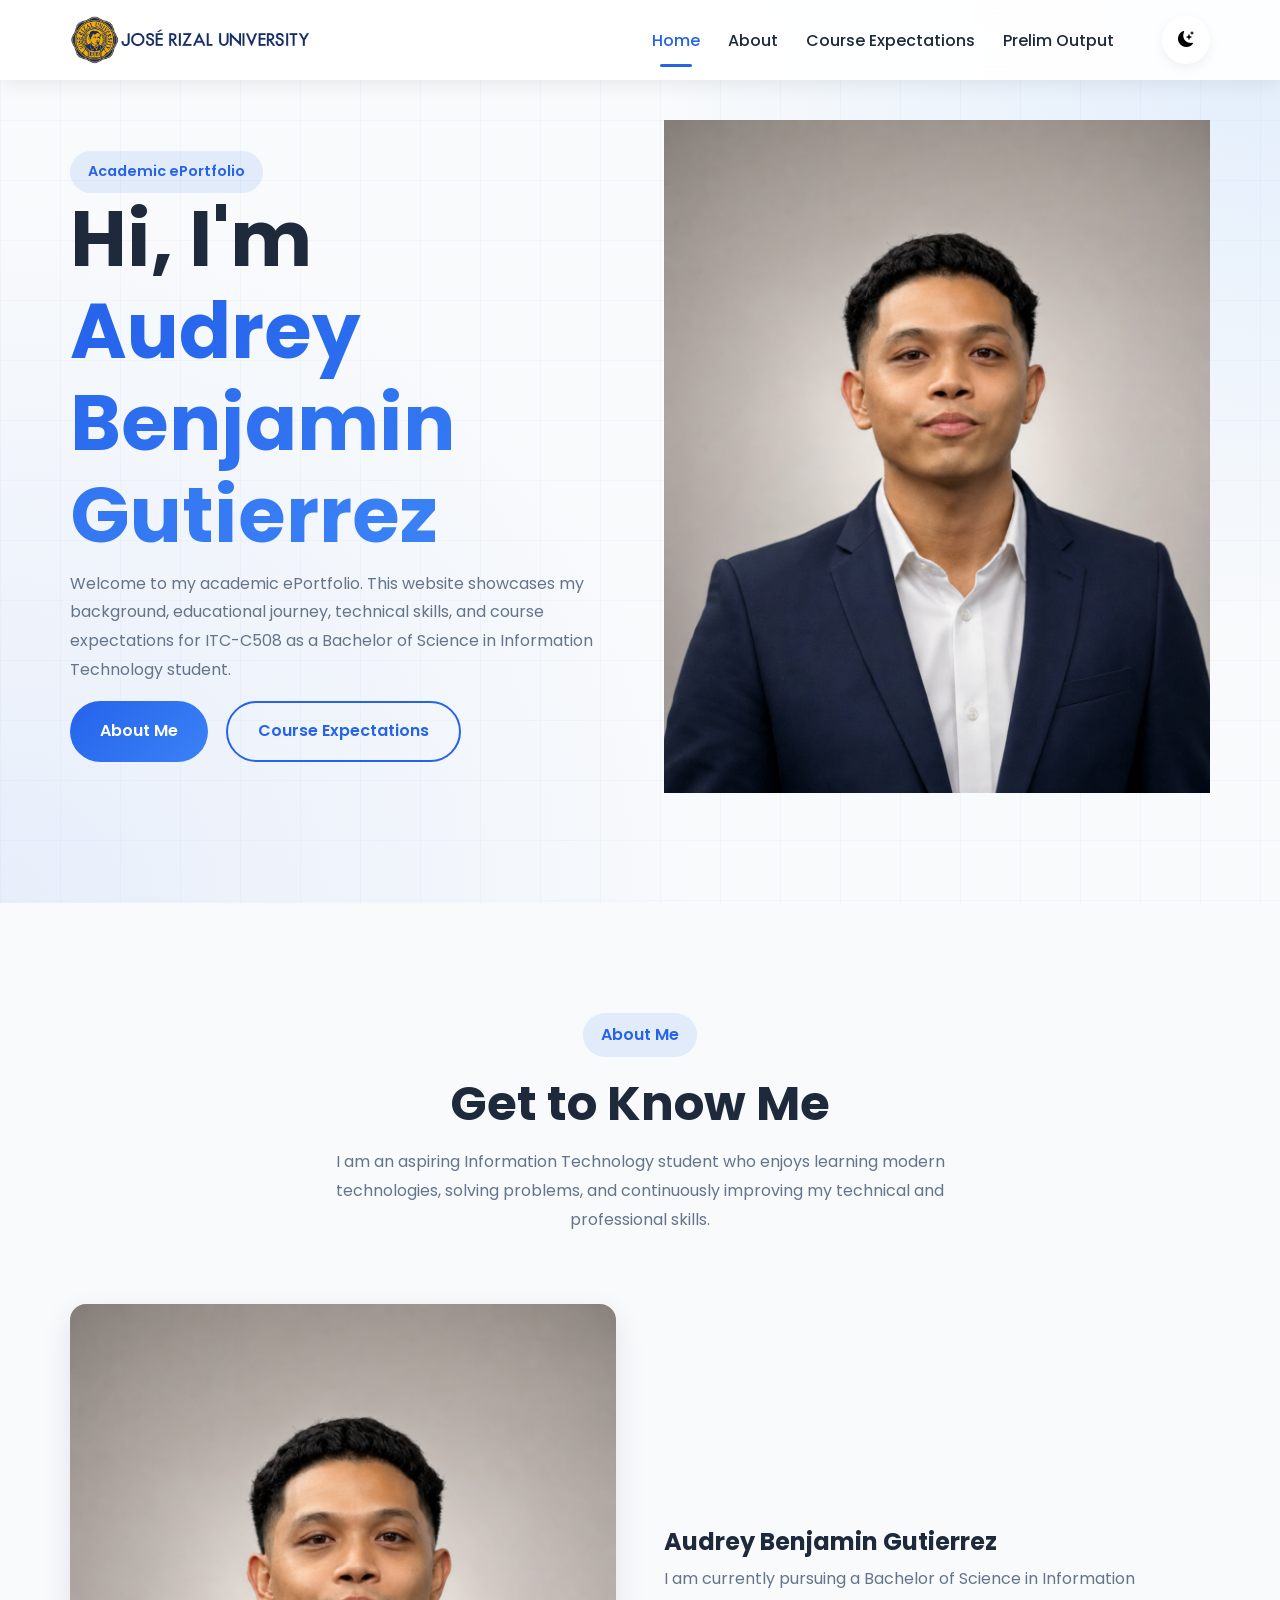
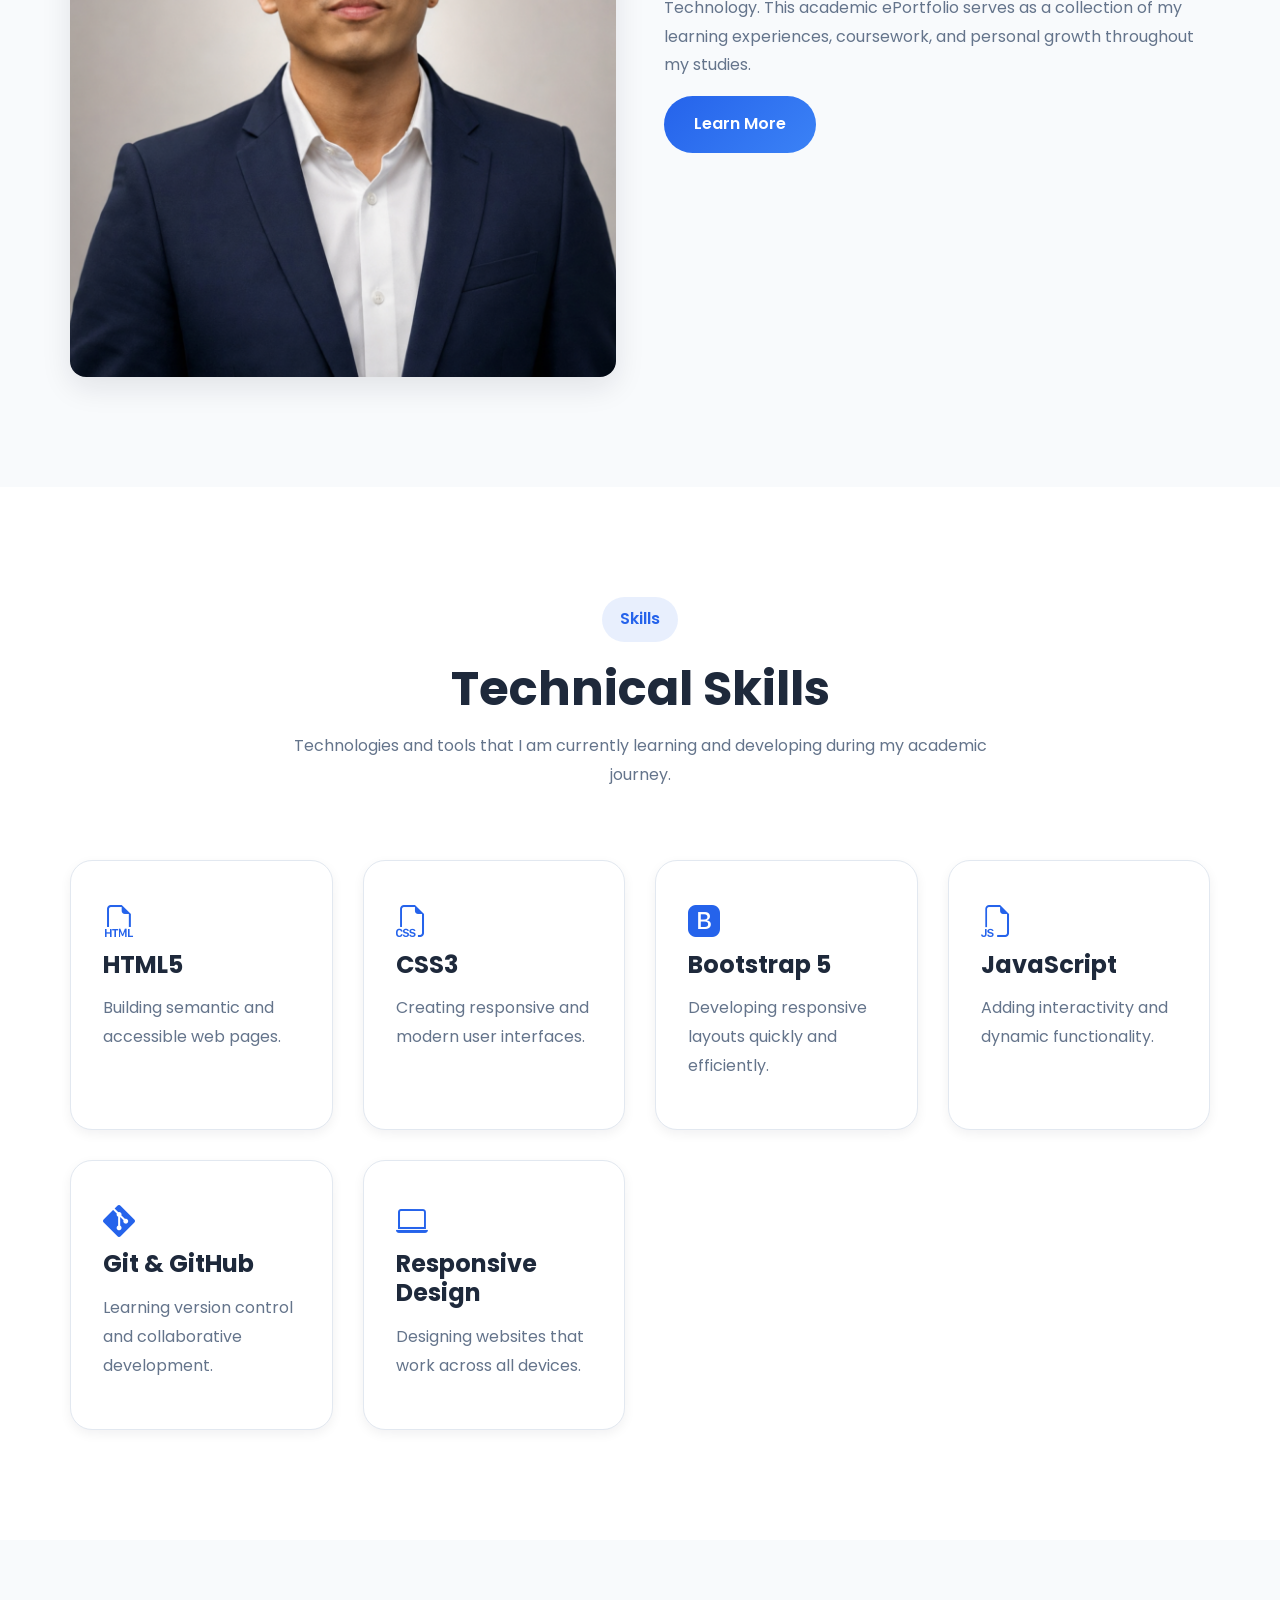
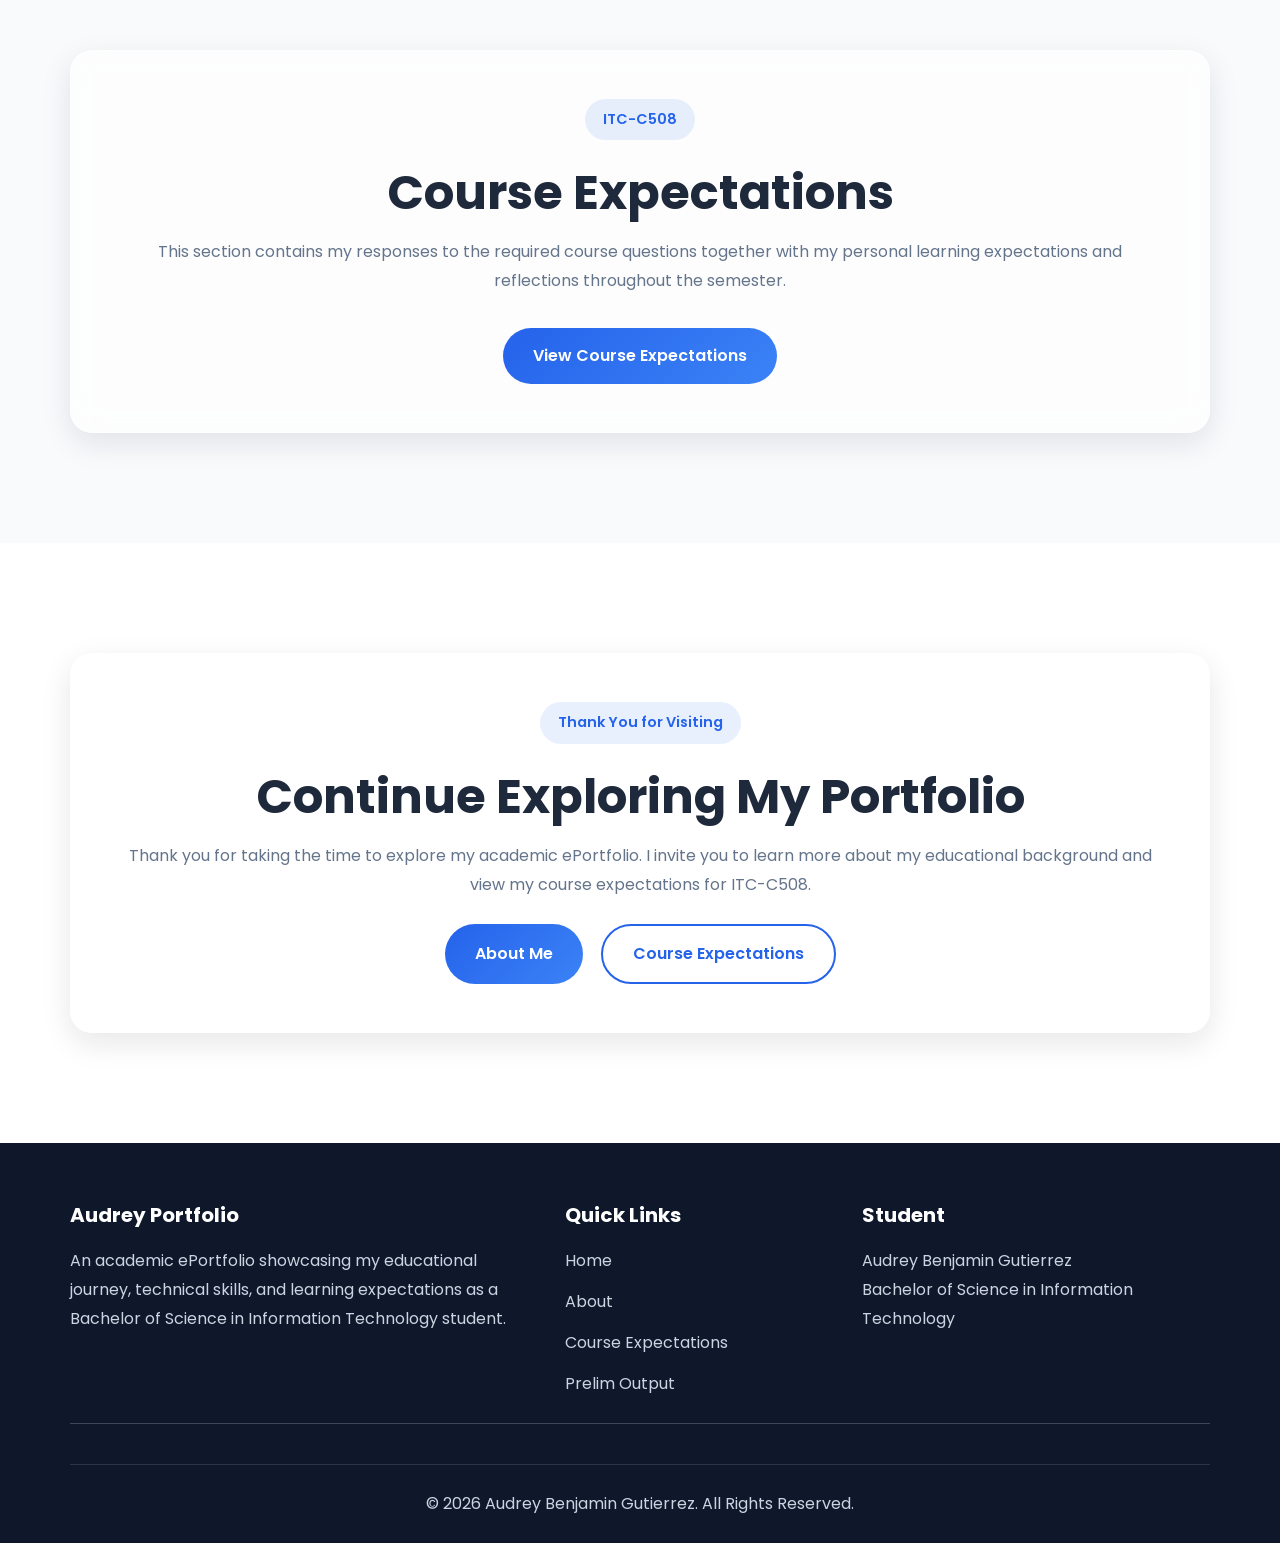
==== index.html @ da10d1b3 "Add Prelim Output page with seven captioned artifacts Publishes the ITC-C508 Prelim work on a dedica" ====
<!DOCTYPE html>
<html lang="en">

<head>

    <meta charset="UTF-8">
    <meta name="viewport" content="width=device-width, initial-scale=1.0">

    <title>Home | Audrey Benjamin Gutierrez</title>

    <meta name="description" content="Academic ePortfolio of Audrey Benjamin Gutierrez">

    <!-- Google Fonts -->
    <link href="https://fonts.googleapis.com/css2?family=Poppins:wght@300;400;500;600;700;800&display=swap"
        rel="stylesheet">

    <!-- Bootstrap -->
    <link href="https://cdn.jsdelivr.net/npm/bootstrap@5.3.3/dist/css/bootstrap.min.css" rel="stylesheet">

    <!-- Bootstrap Icons -->
    <link href="https://cdn.jsdelivr.net/npm/bootstrap-icons@1.11.3/font/bootstrap-icons.css" rel="stylesheet">

    <!-- Custom CSS -->
    <link rel="stylesheet" href="css/style.css">

    <link rel="stylesheet" href="css/responsive.css">

</head>

<body>

    <!-- ==========================================
         NAVIGATION
    =========================================== -->

    <nav class="navbar navbar-expand-lg fixed-top">

        <div class="container-custom">

            <a class="navbar-brand" href="index.html">

                <img src="images/jru.jpg" alt="Jose Rizal University Logo" class="navbar-logo">

            </a>

            <button class="navbar-toggler" type="button" data-bs-toggle="collapse" data-bs-target="#navbar">

                <span class="navbar-toggler-icon"></span>

            </button>

            <div class="collapse navbar-collapse" id="navbar">

                <ul class="navbar-nav ms-auto align-items-lg-center">

                    <li class="nav-item">

                        <a class="nav-link active" href="index.html">

                            Home

                        </a>

                    </li>

                    <li class="nav-item">

                        <a class="nav-link" href="about.html">

                            About

                        </a>

                    </li>

                    <li class="nav-item">

                        <a class="nav-link" href="expectations.html">

                            Course Expectations

                        </a>

                    </li>

                    <li class="nav-item">

                        <a class="nav-link" href="prelim.html">

                            Prelim Output

                        </a>

                    </li>

                    <li class="nav-item ms-lg-3">

                        <button id="darkModeToggle" class="btn-icon" aria-label="Toggle Dark Mode">

                            <i class="bi bi-moon-stars-fill"></i>

                        </button>

                    </li>

                </ul>

            </div>

        </div>

    </nav>

    <!-- ==========================================
         HERO
    =========================================== -->

    <section class="hero">

        <div class="container-custom">

            <div class="row align-items-center g-5">

                <div class="col-lg-6 fade-up">

                    <span class="badge-soft">

                        Academic ePortfolio

                    </span>

                    <h1>

                        Hi, I'm
                        <span class="gradient-text">
                            Audrey Benjamin Gutierrez
                        </span>

                    </h1>

                    <p class="hero-text">

                        Welcome to my academic ePortfolio. This website
                        showcases my background, educational journey,
                        technical skills, and course expectations for
                        ITC-C508 as a Bachelor of Science in Information
                        Technology student.

                    </p>

                    <div class="hero-buttons">

                        <a href="about.html" class="btn-primary-custom">

                            About Me

                        </a>

                        <a href="expectations.html" class="btn-outline-custom">

                            Course Expectations

                        </a>

                    </div>

                </div>

                <div class="col-lg-6 text-center fade-up">

                    <img src="images/profile.jpg" alt="Audrey Benjamin Gutierrez" class="hero-image img-fluid">

                </div>

            </div>

        </div>

    </section>

    <!-- ==========================================
         ABOUT PREVIEW
    =========================================== -->

    <section>

        <div class="container-custom">

            <div class="section-header fade-up">

                <span>About Me</span>

                <h2>Get to Know Me</h2>

                <p>

                    I am an aspiring Information Technology student who enjoys
                    learning modern technologies, solving problems, and
                    continuously improving my technical and professional skills.

                </p>

            </div>

            <div class="row align-items-center g-5">

                <div class="col-lg-6 fade-up">

                    <img src="images/profile.jpg" alt="Profile Picture" class="img-fluid rounded-4 shadow-soft">

                </div>

                <div class="col-lg-6 fade-up">

                    <h3>

                        Audrey Benjamin Gutierrez

                    </h3>

                    <p>

                        I am currently pursuing a Bachelor of Science in
                        Information Technology. This academic ePortfolio serves
                        as a collection of my learning experiences, coursework,
                        and personal growth throughout my studies.

                    </p>

                    <a href="about.html" class="btn-primary-custom">

                        Learn More

                    </a>

                </div>

            </div>

        </div>

    </section>

    <!-- ==========================================
         SKILLS
    =========================================== -->

    <section class="bg-white">

        <div class="container-custom">

            <div class="section-header fade-up">

                <span>Skills</span>

                <h2>Technical Skills</h2>

                <p>

                    Technologies and tools that I am currently learning and
                    developing during my academic journey.

                </p>

            </div>

            <div class="dashboard-grid">

                <div class="dashboard-card fade-up">

                    <i class="bi bi-filetype-html"></i>

                    <h3>HTML5</h3>

                    <p>Building semantic and accessible web pages.</p>

                </div>

                <div class="dashboard-card fade-up">

                    <i class="bi bi-filetype-css"></i>

                    <h3>CSS3</h3>

                    <p>Creating responsive and modern user interfaces.</p>

                </div>

                <div class="dashboard-card fade-up">

                    <i class="bi bi-bootstrap-fill"></i>

                    <h3>Bootstrap 5</h3>

                    <p>Developing responsive layouts quickly and efficiently.</p>

                </div>

                <div class="dashboard-card fade-up">

                    <i class="bi bi-filetype-js"></i>

                    <h3>JavaScript</h3>

                    <p>Adding interactivity and dynamic functionality.</p>

                </div>

                <div class="dashboard-card fade-up">

                    <i class="bi bi-git"></i>

                    <h3>Git & GitHub</h3>

                    <p>Learning version control and collaborative development.</p>

                </div>

                <div class="dashboard-card fade-up">

                    <i class="bi bi-laptop"></i>

                    <h3>Responsive Design</h3>

                    <p>Designing websites that work across all devices.</p>

                </div>

            </div>

        </div>

    </section>

    <!-- ==========================================
         COURSE EXPECTATIONS PREVIEW
    =========================================== -->

    <section>

        <div class="container-custom">

            <div class="glass p-5 text-center fade-up">

                <span class="badge-soft">

                    ITC-C508

                </span>

                <h2 class="mt-4">

                    Course Expectations

                </h2>

                <p class="mt-3">

                    This section contains my responses to the required course
                    questions together with my personal learning expectations
                    and reflections throughout the semester.

                </p>

                <a href="expectations.html" class="btn-primary-custom mt-3">

                    View Course Expectations

                </a>

            </div>

        </div>

    </section>

    <!-- ==========================================
         CALL TO ACTION
    =========================================== -->

    <section class="bg-white">

        <div class="container-custom">

            <div class="glass text-center p-5 fade-up">

                <span class="badge-soft">

                    Thank You for Visiting

                </span>

                <h2 class="mt-4">

                    Continue Exploring My Portfolio

                </h2>

                <p class="mt-3">

                    Thank you for taking the time to explore my academic
                    ePortfolio. I invite you to learn more about my educational
                    background and view my course expectations for ITC-C508.

                </p>

                <div class="hero-buttons justify-content-center mt-4">

                    <a href="about.html" class="btn-primary-custom">

                        About Me

                    </a>

                    <a href="expectations.html" class="btn-outline-custom">

                        Course Expectations

                    </a>

                </div>

            </div>

        </div>

    </section>

    <!-- ==========================================
         FOOTER
    =========================================== -->

    <footer class="footer">

        <div class="container-custom">

            <div class="row g-5">

                <div class="col-lg-5">

                    <h5>

                        Audrey Portfolio

                    </h5>

                    <p>

                        An academic ePortfolio showcasing my educational
                        journey, technical skills, and learning expectations
                        as a Bachelor of Science in Information Technology
                        student.

                    </p>

                </div>

                <div class="col-lg-3">

                    <h5>

                        Quick Links

                    </h5>

                    <div class="footer-links">

                        <a href="index.html">

                            Home

                        </a>

                        <a href="about.html">

                            About

                        </a>

                        <a href="expectations.html">

                            Course Expectations

                        </a>

                        <a href="prelim.html">

                            Prelim Output

                        </a>

                    </div>

                </div>

                <div class="col-lg-4">

                    <h5>

                        Student

                    </h5>

                    <p>

                        Audrey Benjamin Gutierrez<br>

                        Bachelor of Science in Information Technology

                    </p>

                </div>

            </div>

            <hr class="my-4">

            <div class="footer-bottom text-center">

                <p class="mb-0">

                    &copy;
                    <span id="year"></span>

                    Audrey Benjamin Gutierrez.
                    All Rights Reserved.

                </p>

            </div>

        </div>

    </footer>

    <!-- ==========================================
         BACK TO TOP
    =========================================== -->

    <button id="backToTop" aria-label="Back To Top">

        <i class="bi bi-arrow-up"></i>

    </button>

    <!-- ==========================================
         JAVASCRIPT
    =========================================== -->

    <script src="https://cdn.jsdelivr.net/npm/bootstrap@5.3.3/dist/js/bootstrap.bundle.min.js"></script>

    <script src="js/script.js"></script>

</body>

</html>
---- css/style.css ----
/* ==========================================================
   Academic ePortfolio
   Author: Audrey Benjamin Gutierrez
   Design: Modern • Apple Inspired
========================================================== */

@import url('https://fonts.googleapis.com/css2?family=Poppins:wght@300;400;500;600;700;800&display=swap');

/* ==========================================================
   VARIABLES
========================================================== */

:root {

    --primary: #2563EB;
    --secondary: #3B82F6;
    --accent: #60A5FA;

    --background: #F8FAFC;
    --surface: #FFFFFF;

    --text: #1E293B;
    --text-light: #64748B;

    --border: #E2E8F0;

    --shadow-sm: 0 4px 12px rgba(15, 23, 42, .06);
    --shadow-md: 0 10px 30px rgba(15, 23, 42, .10);
    --shadow-lg: 0 20px 60px rgba(15, 23, 42, .14);

    --radius: 22px;

    --transition: .35s ease;

    --navbar-height: 80px;

}

/* ==========================================================
   DARK MODE
========================================================== */

body.dark-mode {

    --background: #0F172A;

    --surface: #1E293B;

    --text: #F8FAFC;

    --text-light: #CBD5E1;

    --border: #334155;

}

/* ==========================================================
   RESET
========================================================== */

*,
*::before,
*::after {

    margin: 0;
    padding: 0;

    box-sizing: border-box;

}

html {

    scroll-behavior: smooth;

}

body {

    font-family: 'Poppins', sans-serif;

    background: var(--background);

    color: var(--text);

    line-height: 1.8;

    overflow-x: hidden;

    transition: var(--transition);

}

img {

    display: block;

    max-width: 100%;

}

a {

    text-decoration: none;

    color: inherit;

}

ul {

    list-style: none;

}

button {

    border: none;

    outline: none;

    cursor: pointer;

    background: none;

}

/* ==========================================================
   TYPOGRAPHY
========================================================== */

h1,
h2,
h3,
h4,
h5,
h6 {

    color: var(--text);

    font-weight: 700;

    line-height: 1.2;

}

h1 {

    font-size: clamp(3rem, 6vw, 5rem);

}

h2 {

    font-size: clamp(2rem, 4vw, 3rem);

}

h3 {

    font-size: 1.5rem;

}

p {

    color: var(--text-light);

    margin-bottom: 1rem;

}

/* ==========================================================
   LAYOUT
========================================================== */

section {

    padding: 110px 0;

}

.container-custom {

    width: min(1200px, 92%);

    margin: auto;

}

.bg-white {

    background: var(--surface);

}

/* ==========================================================
   NAVBAR
========================================================== */

.navbar {

    position: fixed;

    top: 0;
    left: 0;

    width: 100%;

    min-height: 80px;

    background: rgba(255, 255, 255, .92);

    backdrop-filter: blur(20px);

    box-shadow: 0 4px 20px rgba(0, 0, 0, .08);

    z-index: 1000;

}

body.dark-mode .navbar {

    background: rgba(15, 23, 42, .92);

}

.navbar .container-custom {

    display: flex;

    align-items: center;

}

.navbar-brand {

    display: flex;

    align-items: center;

    margin-right: auto;

}

.navbar-logo {

    height: 48px;

    width: auto;

}

.navbar-nav {

    align-items: center;

    gap: 12px;

}

.navbar-nav .nav-link {

    position: relative;

    padding: .5rem 1rem;

    line-height: normal;

    font-weight: 500;

    color: var(--text) !important;

}

.navbar-nav .nav-link.active,

.navbar-nav .nav-link:hover {

    color: var(--primary) !important;

}

.navbar-nav .nav-link::after {

    content: "";

    position: absolute;

    left: 1rem;

    right: 1rem;

    bottom: -6px;

    height: 3px;

    border-radius: 999px;

    background: var(--primary);

    transform: scaleX(0);

    transition: .3s;

}

.navbar-nav .nav-link:hover::after,

.navbar-nav .nav-link.active::after {

    transform: scaleX(1);

}

.btn-icon {

    width: 48px;

    height: 48px;

    margin-left: 12px;

    display: flex;

    align-items: center;

    justify-content: center;

    border-radius: 50%;

    background: var(--surface);

    box-shadow: var(--shadow-sm);

}

/* ==========================================================
   BUTTONS
========================================================== */

.btn-primary-custom {

    display: inline-flex;

    align-items: center;

    justify-content: center;

    padding: 14px 30px;

    border-radius: 999px;

    background: linear-gradient(135deg,
            var(--primary),
            var(--secondary));

    color: #fff;

    font-weight: 600;

    transition: var(--transition);

}

.btn-primary-custom:hover {

    transform: translateY(-4px);

    box-shadow: var(--shadow-md);

    color: #fff;

}

.btn-outline-custom {

    display: inline-flex;

    align-items: center;

    justify-content: center;

    padding: 14px 30px;

    border-radius: 999px;

    border: 2px solid var(--primary);

    color: var(--primary);

    font-weight: 600;

    transition: var(--transition);

}

.btn-outline-custom:hover {

    background: var(--primary);

    color: #fff;

}

.btn-icon {

    width: 48px;

    height: 48px;

    display: flex;

    align-items: center;

    justify-content: center;

    border-radius: 50%;

    background: var(--surface);

    box-shadow: var(--shadow-sm);

    transition: .3s;

}

.btn-icon:hover {

    background: var(--primary);

    color: #fff;

}

/* ==========================================================
   HERO SECTION
========================================================== */

.hero {

    min-height: 100vh;

    display: flex;
    align-items: center;

    padding-top: calc(var(--navbar-height) + 40px);

    position: relative;

    overflow: hidden;

    background:
        radial-gradient(circle at top right,
            rgba(96, 165, 250, .15),
            transparent 40%),
        radial-gradient(circle at bottom left,
            rgba(37, 99, 235, .08),
            transparent 45%),
        var(--background);

}

.hero::before {

    content: "";

    position: absolute;
    inset: 0;

    background-image:
        linear-gradient(rgba(37, 99, 235, .03) 1px, transparent 1px),
        linear-gradient(90deg, rgba(37, 99, 235, .03) 1px, transparent 1px);

    background-size: 60px 60px;

    pointer-events: none;

}

.hero-content {

    position: relative;

    z-index: 2;

}

.hero-badge {

    display: inline-block;

    padding: 10px 22px;

    border-radius: 999px;

    background: rgba(37, 99, 235, .10);

    color: var(--primary);

    font-weight: 600;

    margin-bottom: 25px;

}

.hero-title span {

    color: var(--primary);

}

.hero-subtitle {

    max-width: 650px;

    font-size: 1.15rem;

    margin: 25px 0 35px;

}

.hero-buttons {

    display: flex;

    flex-wrap: wrap;

    gap: 18px;

}

.hero-image {

    display: flex;

    justify-content: center;

}

.hero-image img {

    width: 340px;

    height: 340px;

    object-fit: cover;

    border-radius: 50%;

    border: 8px solid rgba(255, 255, 255, .9);

    box-shadow: var(--shadow-lg);

}

/* ==========================================================
   PAGE BANNER
========================================================== */

.page-banner {

    padding: 170px 0 90px;

    text-align: center;

    background:
        linear-gradient(135deg,
            rgba(37, 99, 235, .08),
            rgba(96, 165, 250, .04));

}

.page-banner h1 {

    margin: 20px 0;

}

.page-banner p {

    max-width: 720px;

    margin: auto;

}

/* ==========================================================
   SECTION HEADER
========================================================== */

.section-header {

    text-align: center;

    margin-bottom: 70px;

}

.section-header span {

    display: inline-block;

    padding: 8px 18px;

    border-radius: 999px;

    background: rgba(37, 99, 235, .10);

    color: var(--primary);

    font-weight: 600;

    margin-bottom: 18px;

}

.section-header h2 {

    margin-bottom: 15px;

}

.section-header p {

    max-width: 700px;

    margin: auto;

}

/* ==========================================================
   GLASS CARD
========================================================== */

.glass {

    background: rgba(255, 255, 255, .65);

    backdrop-filter: blur(16px);

    border: 1px solid rgba(255, 255, 255, .35);

    border-radius: var(--radius);

    box-shadow: var(--shadow-md);

}

body.dark-mode .glass {

    background: rgba(30, 41, 59, .55);

}

/* ==========================================================
   ABOUT
========================================================== */

.about-image {

    overflow: hidden;

    border-radius: 28px;

    box-shadow: var(--shadow-lg);

}

.about-image img {

    transition: .4s;

}

.about-image:hover img {

    transform: scale(1.05);

}

.about-info {

    display: grid;

    grid-template-columns: repeat(2, 1fr);

    gap: 20px;

    margin-top: 35px;

}

.info-box {

    padding: 22px;

    background: var(--surface);

    border-radius: 18px;

    box-shadow: var(--shadow-sm);

}

.info-box h5 {

    color: var(--primary);

    margin-bottom: 10px;

}

/* ==========================================================
   SKILLS
========================================================== */

.skill-card {

    background: var(--surface);

    border-radius: var(--radius);

    padding: 30px;

    box-shadow: var(--shadow-sm);

    transition: var(--transition);

    height: 100%;

}

.skill-card:hover {

    transform: translateY(-8px);

    box-shadow: var(--shadow-lg);

}

.skill-card i {

    font-size: 2.4rem;

    color: var(--primary);

    margin-bottom: 20px;

}

.skill-progress {

    width: 100%;

    height: 10px;

    background: var(--border);

    border-radius: 999px;

    overflow: hidden;

    margin-top: 18px;

}

.skill-progress span {

    display: block;

    height: 100%;

    border-radius: inherit;

    background: linear-gradient(90deg,
            var(--primary),
            var(--accent));

}

/* ==========================================================
   COURSE EXPECTATIONS
========================================================== */

.dashboard-grid {

    display: grid;

    grid-template-columns: repeat(auto-fit, minmax(260px, 1fr));

    gap: 30px;

}

.dashboard-card {

    background: var(--surface);

    border: 1px solid var(--border);

    border-radius: var(--radius);

    padding: 32px;

    box-shadow: var(--shadow-sm);

    transition: var(--transition);

    height: 100%;

}

.dashboard-card:hover {

    transform: translateY(-8px);

    border-color: var(--primary);

    box-shadow: var(--shadow-lg);

}

.dashboard-card i {

    font-size: 2rem;

    color: var(--primary);

    margin-bottom: 18px;

}

.dashboard-card h3 {

    margin-bottom: 15px;

}

/* ==========================================================
   TIMELINE
========================================================== */

.timeline {

    max-width: 900px;

    margin: auto;

}

.timeline-item {

    background: var(--surface);

    border-left: 5px solid var(--primary);

    border-radius: 18px;

    padding: 28px;

    margin-bottom: 25px;

    box-shadow: var(--shadow-sm);

    transition: var(--transition);

}

.timeline-item:hover {

    transform: translateY(-6px);

    box-shadow: var(--shadow-lg);

}

/* ==========================================================
   FOOTER
========================================================== */

.footer {

    background: #0F172A;

    color: #CBD5E1;

    padding: 60px 0 25px;

}

.footer h5 {

    color: #FFFFFF;

    margin-bottom: 20px;

}

.footer p {

    color: #CBD5E1;

}

.footer-links {

    display: flex;

    flex-direction: column;

    gap: 12px;

}

.footer-links a {

    color: #CBD5E1;

    transition: var(--transition);

}

.footer-links a:hover {

    color: var(--accent);

    padding-left: 6px;

}

.footer-bottom {

    margin-top: 40px;

    padding-top: 25px;

    border-top: 1px solid rgba(255, 255, 255, .12);

    text-align: center;

}

/* ==========================================================
   BACK TO TOP
========================================================== */

#backToTop {

    position: fixed;

    right: 25px;

    bottom: 25px;

    width: 55px;

    height: 55px;

    display: flex;

    align-items: center;

    justify-content: center;

    border-radius: 50%;

    background: var(--primary);

    color: #FFFFFF;

    font-size: 1.3rem;

    box-shadow: var(--shadow-md);

    opacity: 0;

    visibility: hidden;

    transition: var(--transition);

    z-index: 999;

}

#backToTop.show {

    opacity: 1;

    visibility: visible;

}

#backToTop:hover {

    background: var(--secondary);

    transform: translateY(-5px);

}

/* ==========================================================
   BADGES
========================================================== */

.badge-soft {

    display: inline-block;

    padding: 8px 18px;

    border-radius: 999px;

    background: rgba(37, 99, 235, .10);

    color: var(--primary);

    font-size: .9rem;

    font-weight: 600;

}

/* ==========================================================
   UTILITIES
========================================================== */

.rounded-xl {

    border-radius: var(--radius);

}

.shadow-soft {

    box-shadow: var(--shadow-md);

}

.gradient-text {

    background: linear-gradient(135deg,
            var(--primary),
            var(--secondary));

    -webkit-background-clip: text;

    -webkit-text-fill-color: transparent;

    background-clip: text;

}

.fade-up {

    opacity: 0;

    transform: translateY(40px);

    transition: .8s ease;

}

.fade-up.show {

    opacity: 1;

    transform: translateY(0);

}

/* ==========================================================
   DARK MODE
========================================================== */

body.dark-mode .glass,
body.dark-mode .skill-card,
body.dark-mode .dashboard-card,
body.dark-mode .info-box,
body.dark-mode .timeline-item {

    background: var(--surface);

}

body.dark-mode .page-banner {

    background:
        linear-gradient(135deg,
            rgba(59, 130, 246, .12),
            rgba(96, 165, 250, .06));

}

/* ==========================================================
   SCROLLBAR
========================================================== */

::-webkit-scrollbar {

    width: 10px;

}

::-webkit-scrollbar-track {

    background: var(--background);

}

::-webkit-scrollbar-thumb {

    background: var(--primary);

    border-radius: 999px;

}

::-webkit-scrollbar-thumb:hover {

    background: var(--secondary);

}

/* ==========================================================
   TEXT SELECTION
========================================================== */

::selection {

    background: var(--primary);

    color: #FFFFFF;

}

/* ==========================================================
   ANIMATIONS
========================================================== */

@keyframes fadeUp {

    from {

        opacity: 0;

        transform: translateY(40px);

    }

    to {

        opacity: 1;

        transform: translateY(0);

    }

}

.animate-fade-up {

    animation: fadeUp .8s ease both;

}

/* ==========================================================
   PRELIM ARTIFACTS
========================================================== */

.artifact-frame {

    position: relative;

    width: 100%;

    height: 720px;

    margin: 30px 0;

    border: 1px solid var(--border);

    border-radius: var(--radius);

    background: var(--surface);

    box-shadow: var(--shadow-sm);

    overflow: hidden;

}

.artifact-frame iframe,
.artifact-frame object,
.artifact-frame embed {

    display: block;

    width: 100%;

    height: 100%;

    border: 0;

}

.artifact-fallback {

    display: flex;

    flex-direction: column;

    align-items: center;

    justify-content: center;

    height: 100%;

    padding: 40px;

    text-align: center;

    color: var(--text-light);

}

.artifact-fallback i {

    font-size: 2.5rem;

    color: var(--primary);

    margin-bottom: 15px;

}

.artifact-actions {

    display: flex;

    flex-wrap: wrap;

    align-items: center;

    gap: 15px;

}

.file-meta {

    display: inline-flex;

    align-items: center;

    gap: 8px;

    font-size: .85rem;

    font-weight: 500;

    color: var(--text-light);

}

.file-meta i {

    font-size: 1rem;

    color: var(--primary);

}

/* ==========================================================
   GALLERY
========================================================== */

.gallery-grid {

    display: grid;

    grid-template-columns: repeat(auto-fit, minmax(280px, 1fr));

    gap: 30px;

}

.gallery-item {

    background: var(--surface);

    border: 1px solid var(--border);

    border-radius: var(--radius);

    box-shadow: var(--shadow-sm);

    transition: var(--transition);

    overflow: hidden;

}

.gallery-item:hover {

    transform: translateY(-8px);

    border-color: var(--primary);

    box-shadow: var(--shadow-lg);

}

.gallery-item img {

    display: block;

    width: 100%;

    height: 240px;

    object-fit: cover;

    cursor: zoom-in;

}

/* Single wide screenshot: show the whole frame rather than cropping it. */

.gallery-grid--single {

    grid-template-columns: 1fr;

}

.gallery-grid--single .gallery-item img {

    height: auto;

    max-height: 540px;

    object-fit: contain;

    background: var(--background);

}

.gallery-caption {

    padding: 22px 26px;

}

.gallery-caption h3 {

    font-size: 1.05rem;

    margin-bottom: 6px;

}

.gallery-caption p {

    font-size: .9rem;

    color: var(--text-light);

    margin-bottom: 0;

}

/* ==========================================================
   LIGHTBOX
========================================================== */

.lightbox {

    position: fixed;

    inset: 0;

    z-index: 2000;

    display: none;

    align-items: center;

    justify-content: center;

    padding: 40px 20px;

    background: rgba(15, 23, 42, .88);

    backdrop-filter: blur(8px);

    cursor: zoom-out;

}

.lightbox.active {

    display: flex;

    animation: fadeUp .35s ease both;

}

.lightbox img {

    max-width: min(1100px, 100%);

    max-height: 88vh;

    border-radius: var(--radius);

    box-shadow: var(--shadow-lg);

}

.lightbox::after {

    content: "\00D7";

    position: absolute;

    top: 14px;

    right: 30px;

    font-size: 2.6rem;

    line-height: 1;

    color: #FFFFFF;

    opacity: .85;

}

body.dark-mode .artifact-frame {

    background: #1E293B;

}

/* ==========================================================
   ARTIFACT CAPTION
========================================================== */

.artifact-caption {

    display: grid;

    grid-template-columns: auto 1fr;

    gap: 8px 20px;

    margin: 26px 0;

    padding: 24px 28px;

    background: var(--surface);

    border: 1px solid var(--border);

    border-left: 4px solid var(--primary);

    border-radius: 16px;

}

.artifact-caption dt {

    font-size: .78rem;

    font-weight: 600;

    letter-spacing: .05em;

    text-transform: uppercase;

    color: var(--primary);

    line-height: 2.2;

}

.artifact-caption dd {

    margin: 0;

    font-size: .95rem;

    line-height: 2.2;

    color: var(--text);

}

/* ==========================================================
   ARTIFACT INDEX
========================================================== */

.artifact-index {

    display: grid;

    grid-template-columns: repeat(auto-fit, minmax(250px, 1fr));

    gap: 18px;

}

.artifact-index a {

    display: flex;

    align-items: center;

    gap: 14px;

    padding: 18px 22px;

    background: var(--surface);

    border: 1px solid var(--border);

    border-radius: 16px;

    color: var(--text);

    font-weight: 500;

    line-height: 1.5;

    text-decoration: none;

    transition: var(--transition);

}

.artifact-index a:hover {

    transform: translateY(-4px);

    border-color: var(--primary);

    color: var(--primary);

    box-shadow: var(--shadow-md);

}

.artifact-index i {

    flex-shrink: 0;

    font-size: 1.3rem;

    color: var(--primary);

}

/* ==========================================================
   STAT TILES
========================================================== */

.stat-row {

    display: grid;

    grid-template-columns: repeat(auto-fit, minmax(210px, 1fr));

    gap: 26px;

}

.stat-tile {

    padding: 30px 24px;

    text-align: center;

    background: var(--surface);

    border: 1px solid var(--border);

    border-radius: var(--radius);

    box-shadow: var(--shadow-sm);

}

.stat-value {

    display: block;

    font-size: 2.3rem;

    font-weight: 700;

    line-height: 1.2;

    color: var(--primary);

}

.stat-label {

    display: block;

    margin-top: 10px;

    font-size: .88rem;

    line-height: 1.6;

    color: var(--text-light);

}

/* ==========================================================
   DATA TABLE
========================================================== */

.table-scroll {

    overflow-x: auto;

    background: var(--surface);

    border: 1px solid var(--border);

    border-radius: var(--radius);

    box-shadow: var(--shadow-sm);

}

.data-table {

    width: 100%;

    border-collapse: collapse;

    font-size: .85rem;

    line-height: 1.6;

    white-space: nowrap;

}

.data-table th,
.data-table td {

    padding: 13px 18px;

    text-align: right;

    border-bottom: 1px solid var(--border);

}

.data-table thead th {

    font-weight: 600;

    color: var(--text);

    border-bottom: 2px solid var(--border);

}

.data-table thead th:first-child {

    text-align: left;

}

.data-table tbody th {

    text-align: left;

    font-weight: 600;

    color: var(--primary);

}

.data-table tbody tr:last-child th,
.data-table tbody tr:last-child td {

    border-bottom: 0;

}

.data-table tbody tr:hover {

    background: rgba(37, 99, 235, .06);

}

/* ==========================================================
   CHART
========================================================== */

.viz-root {

    --series-val: #2A78D6;

    --series-test: #EB6834;

    --viz-line: #E2E8F0;

    --viz-band: rgba(15, 23, 42, .03);

    position: relative;

    padding: 30px;

    background: var(--surface);

    border: 1px solid var(--border);

    border-radius: var(--radius);

    box-shadow: var(--shadow-sm);

}

body.dark-mode .viz-root {

    --series-val: #3987E5;

    --series-test: #D95926;

    --viz-line: #334155;

    --viz-band: rgba(248, 250, 252, .04);

}

.viz-legend {

    display: flex;

    flex-wrap: wrap;

    gap: 26px;

    margin-bottom: 22px;

}

.viz-legend span {

    display: inline-flex;

    align-items: center;

    gap: 10px;

    font-size: .9rem;

    font-weight: 500;

    color: var(--text);

}

.viz-swatch {

    width: 14px;

    height: 14px;

    border-radius: 50%;

}

.viz-swatch--val {

    background: var(--series-val);

}

.viz-swatch--test {

    background: var(--series-test);

}

.viz-svg {

    display: block;

    width: 100%;

    height: auto;

}

.viz-grid {

    stroke: var(--viz-line);

    stroke-width: 1;

}

.viz-band {

    fill: var(--viz-band);

}

.viz-tick,
.viz-axis-label,
.viz-rowlabel,
.viz-callout {

    font-family: 'Poppins', sans-serif;

}

.viz-tick {

    font-size: 13px;

    fill: var(--text-light);

}

.viz-axis-label {

    font-size: 13px;

    font-weight: 600;

    fill: var(--text-light);

}

.viz-rowlabel {

    font-size: 13px;

    font-weight: 500;

    fill: var(--text);

}

.viz-callout {

    font-size: 12px;

    font-weight: 600;

    fill: var(--text);

}

.viz-connector {

    stroke: var(--text-light);

    stroke-width: 2;

    opacity: .35;

}

.viz-dot {

    stroke: var(--surface);

    stroke-width: 2;

    cursor: pointer;

    transition: r .15s ease;

}

.viz-dot--val {

    fill: var(--series-val);

}

.viz-dot--test {

    fill: var(--series-test);

}

.viz-dot:hover,
.viz-dot:focus {

    r: 8;

    outline: none;

}

.viz-tooltip {

    position: absolute;

    z-index: 5;

    padding: 11px 15px;

    background: var(--text);

    color: var(--background);

    border-radius: 12px;

    font-size: .82rem;

    line-height: 1.6;

    white-space: nowrap;

    box-shadow: var(--shadow-md);

    pointer-events: none;

    opacity: 0;

    transform: translate(-50%, -125%);

    transition: opacity .15s ease;

}

.viz-tooltip.active {

    opacity: 1;

}

.visually-hidden {

    position: absolute;

    width: 1px;

    height: 1px;

    padding: 0;

    margin: -1px;

    overflow: hidden;

    clip: rect(0 0 0 0);

    white-space: nowrap;

    border: 0;

}

/* ==========================================================
   PRINT
========================================================== */

@media print {

    .navbar,
    .footer,
    #backToTop {

        display: none !important;

    }

    body {

        background: #FFFFFF;

        color: #000000;

    }

    section {

        padding: 20px 0;

    }

}
---- css/responsive.css ----
/* ==========================================================
   RESPONSIVE STYLES
   Academic ePortfolio
========================================================== */

/* ==========================================================
   LARGE DESKTOP
========================================================== */

@media (max-width: 1400px) {

    .container-custom {

        width: min(1140px, 92%);

    }

}

/* ==========================================================
   LAPTOP
========================================================== */

@media (max-width: 1200px) {

    section {

        padding: 90px 0;

    }

    .hero-title {

        font-size: 3.8rem;

    }

    .hero-image img {

        width: 300px;
        height: 300px;

    }

}

/* ==========================================================
   TABLET
========================================================== */

@media (max-width: 992px) {

    html {

        font-size: 15px;

    }

    .navbar-collapse {

        background: var(--surface);

        padding: 20px;

        margin-top: 15px;

        border-radius: 18px;

        box-shadow: var(--shadow-md);

    }

    body.dark-mode .navbar-collapse {

        background: var(--surface);

    }

    .navbar-nav .nav-link {

        margin: 12px 0;

    }

    .hero {

        text-align: center;

        padding-top: 120px;

        min-height: auto;

    }

    .hero-content {

        margin-bottom: 50px;

    }

    .hero-subtitle {

        margin-left: auto;

        margin-right: auto;

    }

    .hero-buttons {

        justify-content: center;

    }

    .hero-image {

        margin-top: 25px;

    }

    .hero-image img {

        width: 280px;

        height: 280px;

    }

    .about-info {

        grid-template-columns: 1fr;

    }

    .dashboard-grid {

        grid-template-columns: repeat(auto-fit, minmax(260px, 1fr));

    }

    .timeline {

        display: flex;

        flex-direction: column;

        gap: 25px;

    }

    .timeline-item {

        width: 100%;

    }

    .footer {

        text-align: center;

    }

}
/* ==========================================================
   MOBILE
========================================================== */

@media (max-width: 768px) {

    html {

        font-size: 14px;

    }

    section {

        padding: 70px 0;

    }

    .page-banner {

        padding: 140px 0 70px;

    }

    .hero-title {

        font-size: 2.8rem;

    }

    .hero-subtitle {

        font-size: 1rem;

    }

    .hero-image img {

        width: 240px;

        height: 240px;

    }

    .glass,
    .dashboard-card,
    .skill-card,
    .info-box,
    .timeline-item {

        padding: 24px;

    }

    .section-header {

        margin-bottom: 50px;

    }

    #backToTop {

        width: 48px;

        height: 48px;

        right: 18px;

        bottom: 18px;

    }

}

/* ==========================================================
   SMALL PHONES
========================================================== */

@media (max-width: 576px) {

    .container-custom {

        width: 94%;

    }

    .hero {

        padding-top: 110px;

    }

    .hero-title {

        font-size: 2.3rem;

    }

    .hero-badge {

        padding: 8px 16px;

        font-size: .85rem;

    }

    .hero-buttons {

        flex-direction: column;

        width: 100%;

    }

    .hero-buttons a {

        width: 100%;

        justify-content: center;

    }

    .hero-image img {

        width: 200px;

        height: 200px;

    }

    .glass,
    .dashboard-card,
    .skill-card,
    .info-box,
    .timeline-item {

        padding: 20px;

    }

    .dashboard-grid {

        grid-template-columns: 1fr;

    }

    .footer {

        padding: 50px 0 25px;

    }

    .footer-bottom {

        margin-top: 30px;

    }

}

/* ==========================================================
   ULTRA SMALL DEVICES
========================================================== */

@media (max-width: 400px) {

    .hero-title {

        font-size: 2rem;

    }

    .hero-image img {

        width: 170px;

        height: 170px;

    }

    .section-header h2 {

        font-size: 1.8rem;

    }

    .glass,
    .dashboard-card,
    .skill-card,
    .info-box,
    .timeline-item {

        padding: 18px;

    }

}

/* ==========================================================
   PRELIM ARTIFACTS
========================================================== */

@media (max-width: 992px) {

    .artifact-frame {

        height: 560px;

    }

}

@media (max-width: 768px) {

    .artifact-frame {

        height: 440px;

    }

    .gallery-item img {

        height: 200px;

    }

}

@media (max-width: 576px) {

    .artifact-frame {

        height: 360px;

        margin: 24px 0;

    }

    .artifact-actions {

        flex-direction: column;

        align-items: stretch;

    }

    .artifact-actions .btn-primary-custom,
    .artifact-actions .btn-outline-custom {

        width: 100%;

        text-align: center;

    }

    .file-meta {

        justify-content: center;

    }

    .artifact-caption {

        grid-template-columns: 1fr;

        gap: 2px;

        padding: 20px 22px;

    }

    .artifact-caption dt {

        line-height: 1.8;

        margin-top: 10px;

    }

    .artifact-caption dd {

        line-height: 1.7;

    }

    .stat-value {

        font-size: 1.9rem;

    }

    .viz-root {

        padding: 20px 16px;

    }

}

/* ==========================================================
   LANDSCAPE PHONES
========================================================== */

@media (max-height: 500px) and (orientation: landscape) {

    .hero {

        min-height: auto;

        padding: 130px 0 80px;

    }

    .hero-image {

        display: none;

    }

}
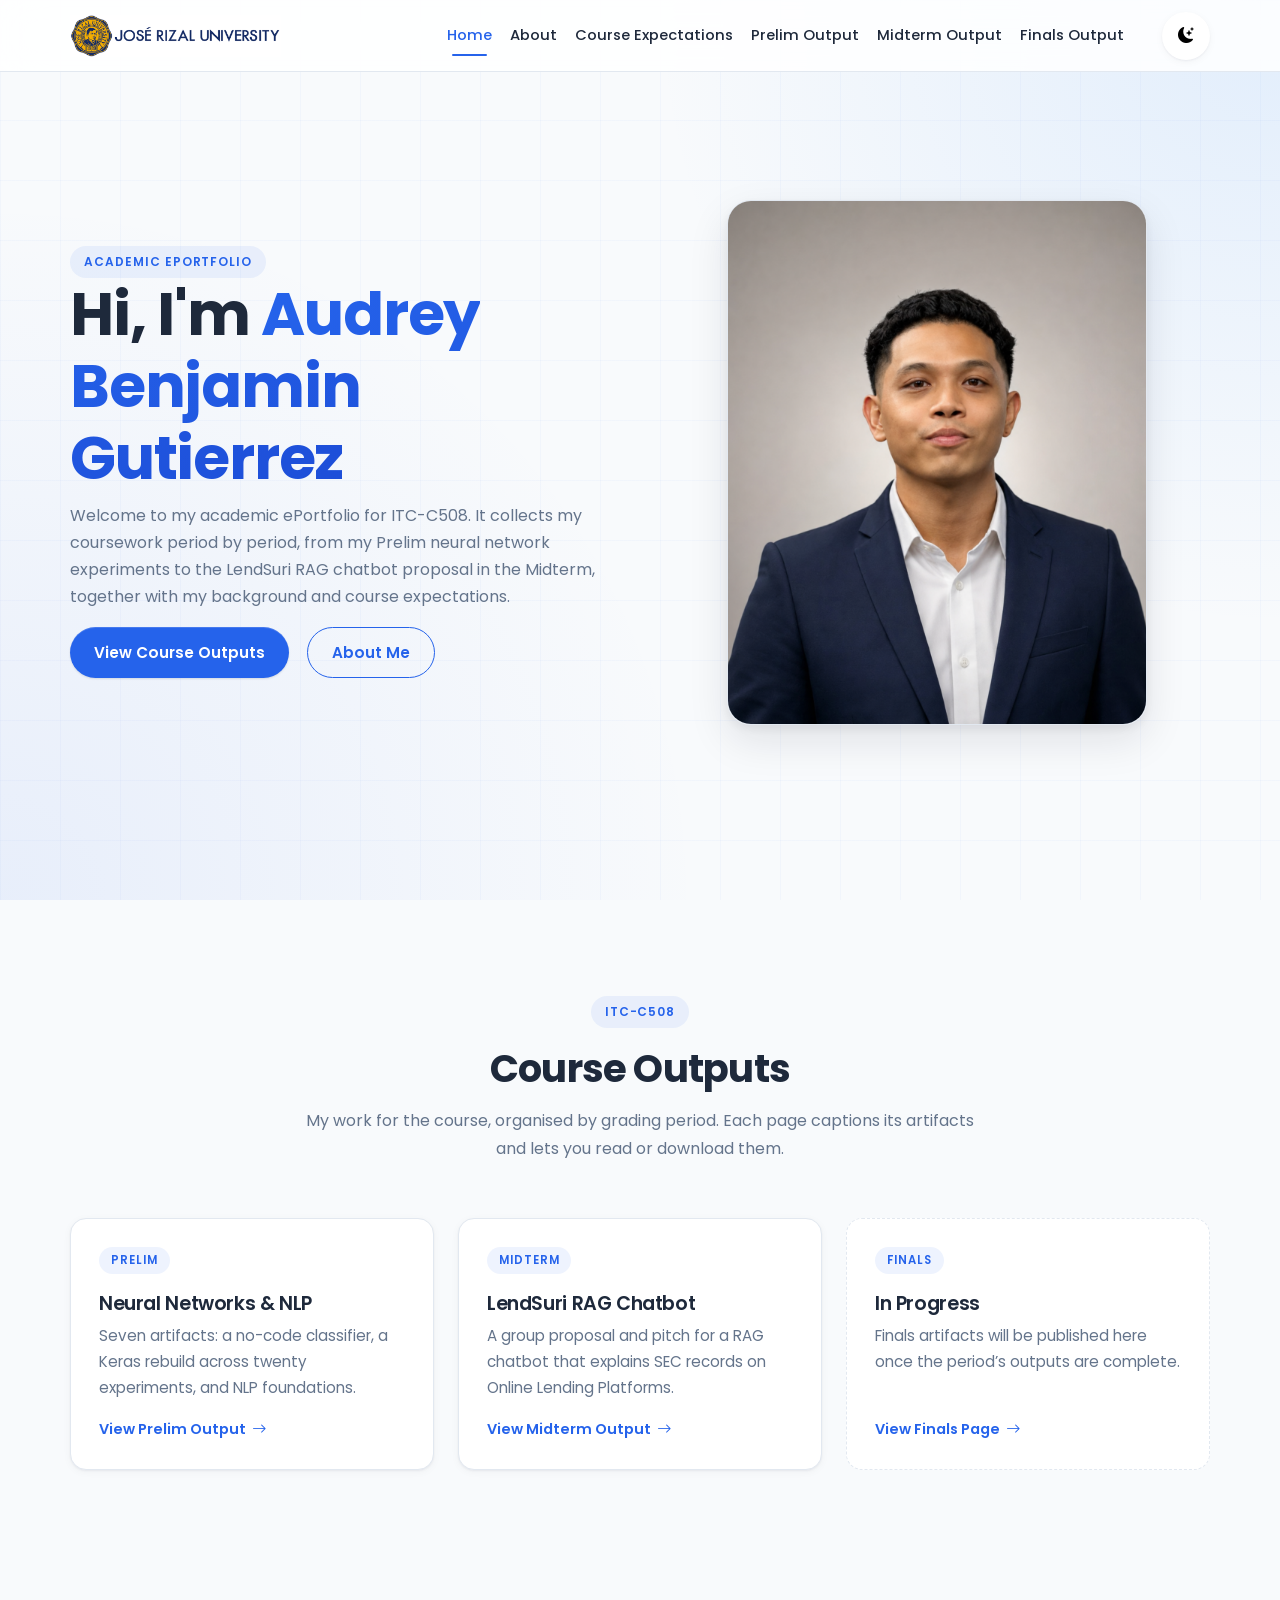
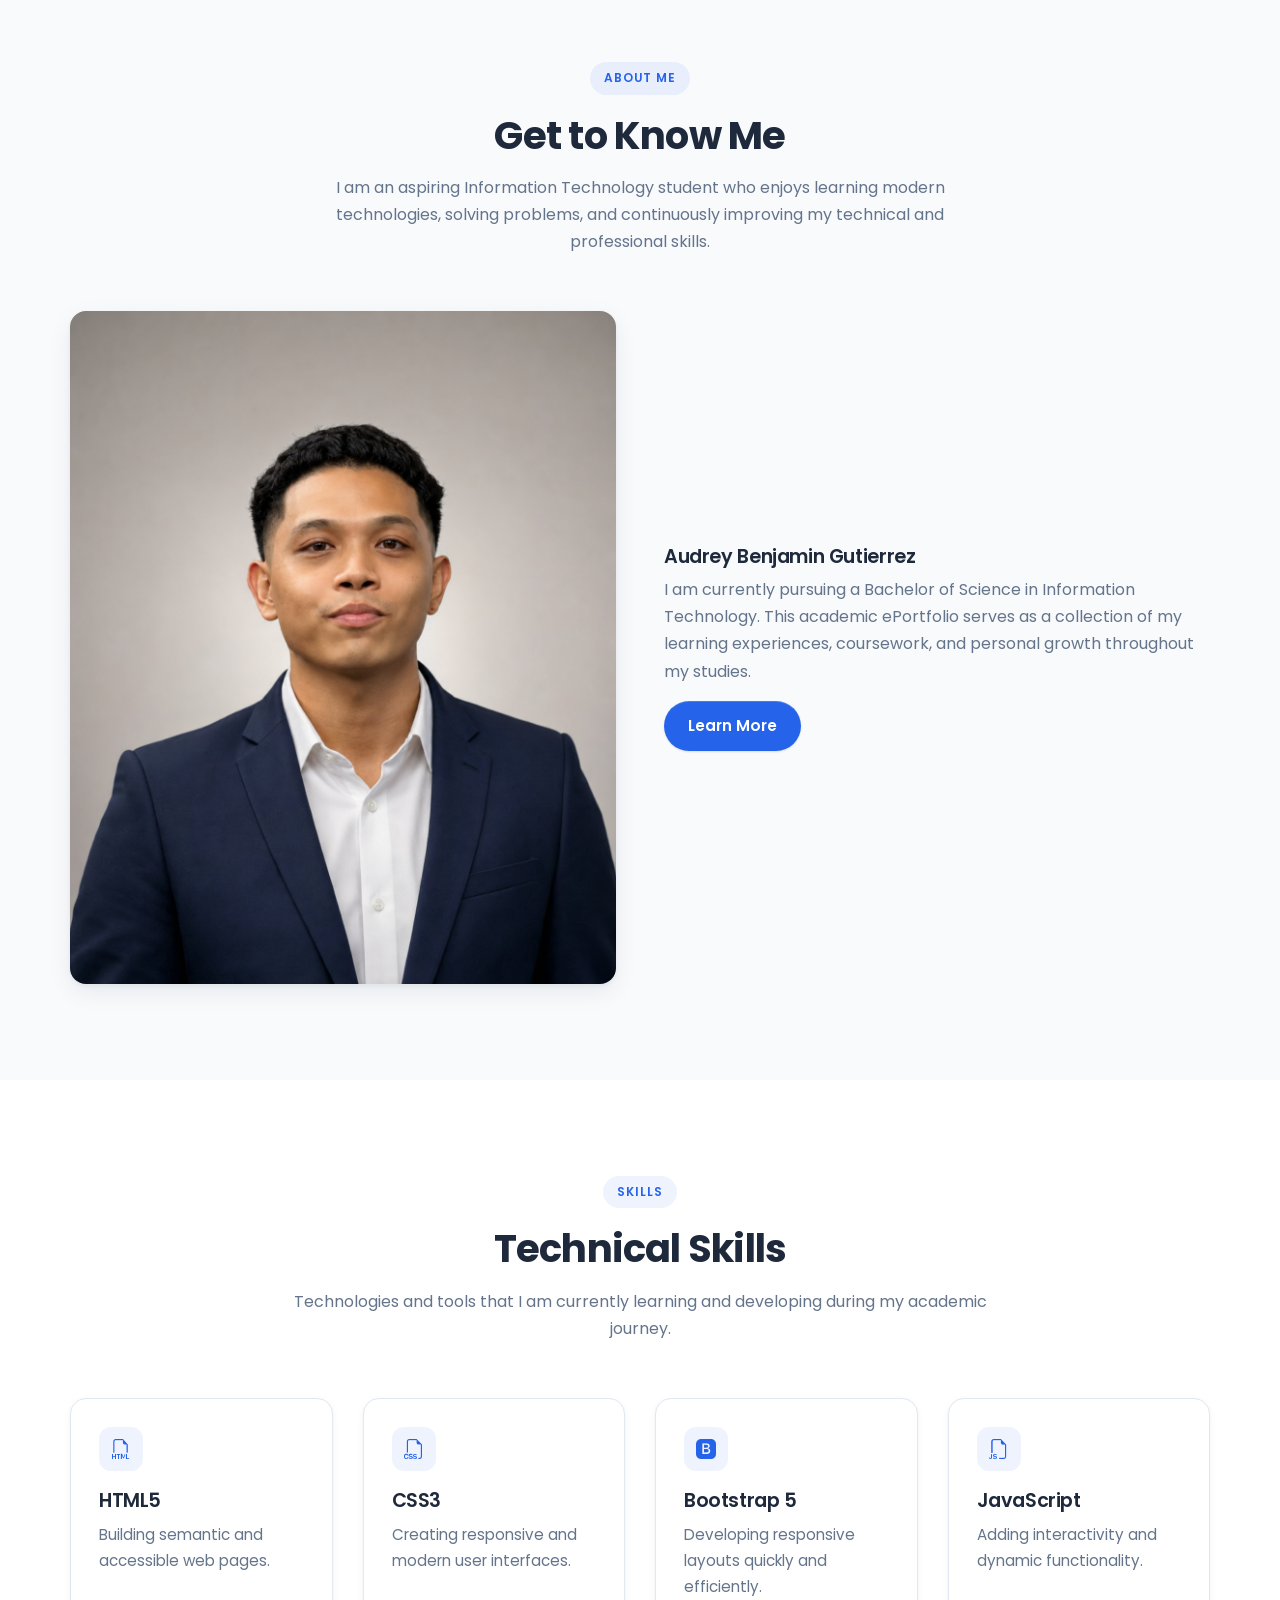
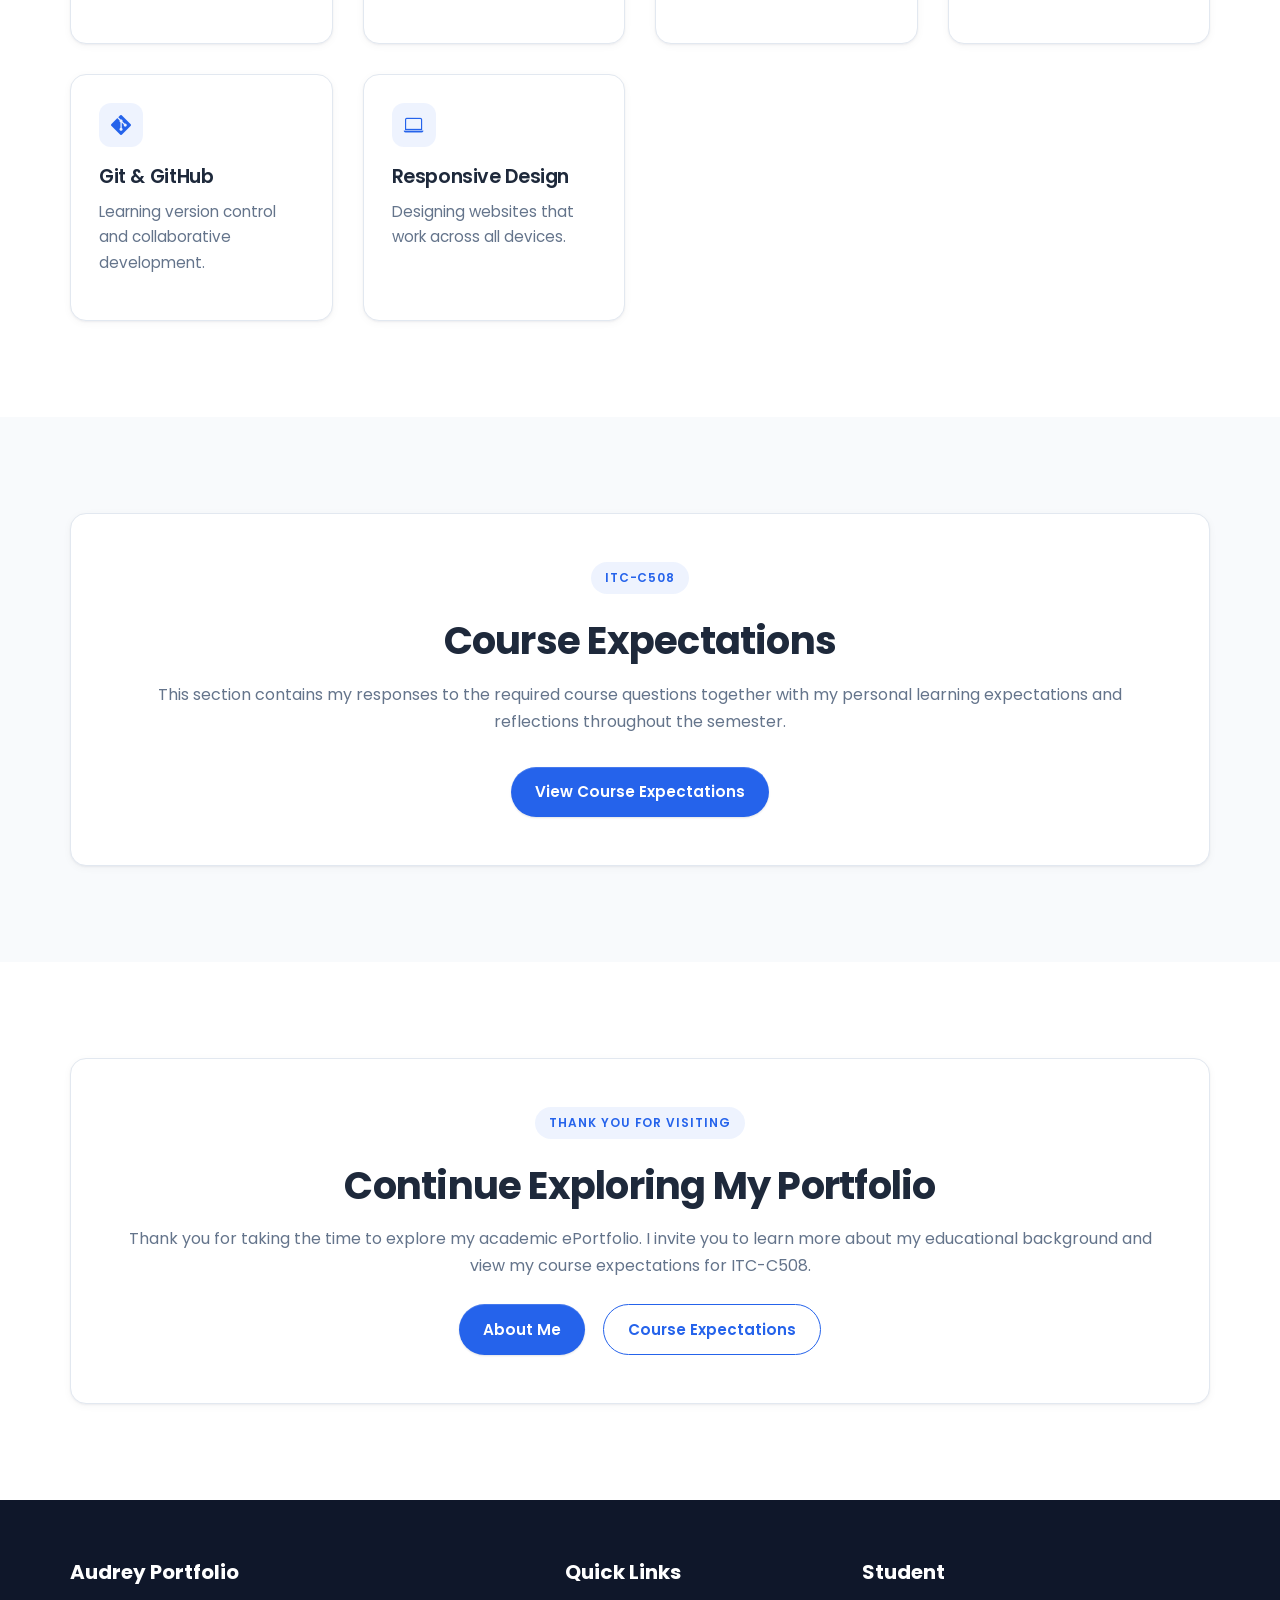
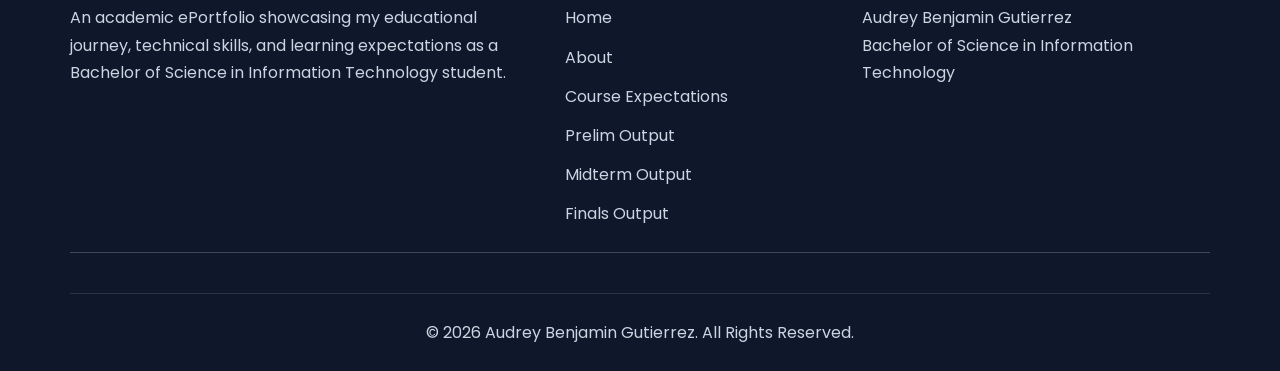
==== commit f118060b: "Add Midterm and Finals pages and refresh the site design - Midterm: WW-M2 LendSuri proposal and pitc" ====
--- a/index.html
+++ b/index.html
@@ -88,6 +88,26 @@
                         <a class="nav-link" href="prelim.html">
 
                             Prelim Output
+
+                        </a>
+
+                    </li>
+
+                    <li class="nav-item">
+
+                        <a class="nav-link" href="midterm.html">
+
+                            Midterm Output
+
+                        </a>
+
+                    </li>
+
+                    <li class="nav-item">
+
+                        <a class="nav-link" href="finals.html">
+
+                            Finals Output
 
                         </a>
 
@@ -140,28 +160,28 @@
 
                     <p class="hero-text">
 
-                        Welcome to my academic ePortfolio. This website
-                        showcases my background, educational journey,
-                        technical skills, and course expectations for
-                        ITC-C508 as a Bachelor of Science in Information
-                        Technology student.
+                        Welcome to my academic ePortfolio for ITC-C508. It
+                        collects my coursework period by period, from my
+                        Prelim neural network experiments to the LendSuri
+                        RAG chatbot proposal in the Midterm, together with
+                        my background and course expectations.
 
                     </p>
 
                     <div class="hero-buttons">
 
-                        <a href="about.html" class="btn-primary-custom">
+                        <a href="#outputs" class="btn-primary-custom">
+
+                            View Course Outputs
+
+                        </a>
+
+                        <a href="about.html" class="btn-outline-custom">
 
                             About Me
 
                         </a>
 
-                        <a href="expectations.html" class="btn-outline-custom">
-
-                            Course Expectations
-
-                        </a>
-
                     </div>
 
                 </div>
@@ -171,6 +191,73 @@
                     <img src="images/profile.jpg" alt="Audrey Benjamin Gutierrez" class="hero-image img-fluid">
 
                 </div>
+
+            </div>
+
+        </div>
+
+    </section>
+
+    <!-- ==========================================
+         COURSE OUTPUTS
+    =========================================== -->
+
+    <section id="outputs">
+
+        <div class="container-custom">
+
+            <div class="section-header fade-up">
+
+                <span>ITC-C508</span>
+
+                <h2>Course Outputs</h2>
+
+                <p>
+
+                    My work for the course, organised by grading period. Each page
+                    captions its artifacts and lets you read or download them.
+
+                </p>
+
+            </div>
+
+            <div class="output-grid">
+
+                <a href="prelim.html" class="output-card fade-up">
+
+                    <span class="output-period">Prelim</span>
+
+                    <h3>Neural Networks &amp; NLP</h3>
+
+                    <p>Seven artifacts: a no-code classifier, a Keras rebuild across twenty experiments, and NLP foundations.</p>
+
+                    <span class="output-link">View Prelim Output <i class="bi bi-arrow-right" aria-hidden="true"></i></span>
+
+                </a>
+
+                <a href="midterm.html" class="output-card fade-up">
+
+                    <span class="output-period">Midterm</span>
+
+                    <h3>LendSuri RAG Chatbot</h3>
+
+                    <p>A group proposal and pitch for a RAG chatbot that explains SEC records on Online Lending Platforms.</p>
+
+                    <span class="output-link">View Midterm Output <i class="bi bi-arrow-right" aria-hidden="true"></i></span>
+
+                </a>
+
+                <a href="finals.html" class="output-card output-card--pending fade-up">
+
+                    <span class="output-period">Finals</span>
+
+                    <h3>In Progress</h3>
+
+                    <p>Finals artifacts will be published here once the period&rsquo;s outputs are complete.</p>
+
+                    <span class="output-link">View Finals Page <i class="bi bi-arrow-right" aria-hidden="true"></i></span>
+
+                </a>
 
             </div>
 
@@ -489,6 +576,18 @@
 
                         </a>
 
+                        <a href="midterm.html">
+
+                            Midterm Output
+
+                        </a>
+
+                        <a href="finals.html">
+
+                            Finals Output
+
+                        </a>
+
                     </div>
 
                 </div>
--- a/css/style.css
+++ b/css/style.css
@@ -1560,409 +1560,6 @@
 
 }
 
-/* ==========================================================
-   STAT TILES
-========================================================== */
-
-.stat-row {
-
-    display: grid;
-
-    grid-template-columns: repeat(auto-fit, minmax(210px, 1fr));
-
-    gap: 26px;
-
-}
-
-.stat-tile {
-
-    padding: 30px 24px;
-
-    text-align: center;
-
-    background: var(--surface);
-
-    border: 1px solid var(--border);
-
-    border-radius: var(--radius);
-
-    box-shadow: var(--shadow-sm);
-
-}
-
-.stat-value {
-
-    display: block;
-
-    font-size: 2.3rem;
-
-    font-weight: 700;
-
-    line-height: 1.2;
-
-    color: var(--primary);
-
-}
-
-.stat-label {
-
-    display: block;
-
-    margin-top: 10px;
-
-    font-size: .88rem;
-
-    line-height: 1.6;
-
-    color: var(--text-light);
-
-}
-
-/* ==========================================================
-   DATA TABLE
-========================================================== */
-
-.table-scroll {
-
-    overflow-x: auto;
-
-    background: var(--surface);
-
-    border: 1px solid var(--border);
-
-    border-radius: var(--radius);
-
-    box-shadow: var(--shadow-sm);
-
-}
-
-.data-table {
-
-    width: 100%;
-
-    border-collapse: collapse;
-
-    font-size: .85rem;
-
-    line-height: 1.6;
-
-    white-space: nowrap;
-
-}
-
-.data-table th,
-.data-table td {
-
-    padding: 13px 18px;
-
-    text-align: right;
-
-    border-bottom: 1px solid var(--border);
-
-}
-
-.data-table thead th {
-
-    font-weight: 600;
-
-    color: var(--text);
-
-    border-bottom: 2px solid var(--border);
-
-}
-
-.data-table thead th:first-child {
-
-    text-align: left;
-
-}
-
-.data-table tbody th {
-
-    text-align: left;
-
-    font-weight: 600;
-
-    color: var(--primary);
-
-}
-
-.data-table tbody tr:last-child th,
-.data-table tbody tr:last-child td {
-
-    border-bottom: 0;
-
-}
-
-.data-table tbody tr:hover {
-
-    background: rgba(37, 99, 235, .06);
-
-}
-
-/* ==========================================================
-   CHART
-========================================================== */
-
-.viz-root {
-
-    --series-val: #2A78D6;
-
-    --series-test: #EB6834;
-
-    --viz-line: #E2E8F0;
-
-    --viz-band: rgba(15, 23, 42, .03);
-
-    position: relative;
-
-    padding: 30px;
-
-    background: var(--surface);
-
-    border: 1px solid var(--border);
-
-    border-radius: var(--radius);
-
-    box-shadow: var(--shadow-sm);
-
-}
-
-body.dark-mode .viz-root {
-
-    --series-val: #3987E5;
-
-    --series-test: #D95926;
-
-    --viz-line: #334155;
-
-    --viz-band: rgba(248, 250, 252, .04);
-
-}
-
-.viz-legend {
-
-    display: flex;
-
-    flex-wrap: wrap;
-
-    gap: 26px;
-
-    margin-bottom: 22px;
-
-}
-
-.viz-legend span {
-
-    display: inline-flex;
-
-    align-items: center;
-
-    gap: 10px;
-
-    font-size: .9rem;
-
-    font-weight: 500;
-
-    color: var(--text);
-
-}
-
-.viz-swatch {
-
-    width: 14px;
-
-    height: 14px;
-
-    border-radius: 50%;
-
-}
-
-.viz-swatch--val {
-
-    background: var(--series-val);
-
-}
-
-.viz-swatch--test {
-
-    background: var(--series-test);
-
-}
-
-.viz-svg {
-
-    display: block;
-
-    width: 100%;
-
-    height: auto;
-
-}
-
-.viz-grid {
-
-    stroke: var(--viz-line);
-
-    stroke-width: 1;
-
-}
-
-.viz-band {
-
-    fill: var(--viz-band);
-
-}
-
-.viz-tick,
-.viz-axis-label,
-.viz-rowlabel,
-.viz-callout {
-
-    font-family: 'Poppins', sans-serif;
-
-}
-
-.viz-tick {
-
-    font-size: 13px;
-
-    fill: var(--text-light);
-
-}
-
-.viz-axis-label {
-
-    font-size: 13px;
-
-    font-weight: 600;
-
-    fill: var(--text-light);
-
-}
-
-.viz-rowlabel {
-
-    font-size: 13px;
-
-    font-weight: 500;
-
-    fill: var(--text);
-
-}
-
-.viz-callout {
-
-    font-size: 12px;
-
-    font-weight: 600;
-
-    fill: var(--text);
-
-}
-
-.viz-connector {
-
-    stroke: var(--text-light);
-
-    stroke-width: 2;
-
-    opacity: .35;
-
-}
-
-.viz-dot {
-
-    stroke: var(--surface);
-
-    stroke-width: 2;
-
-    cursor: pointer;
-
-    transition: r .15s ease;
-
-}
-
-.viz-dot--val {
-
-    fill: var(--series-val);
-
-}
-
-.viz-dot--test {
-
-    fill: var(--series-test);
-
-}
-
-.viz-dot:hover,
-.viz-dot:focus {
-
-    r: 8;
-
-    outline: none;
-
-}
-
-.viz-tooltip {
-
-    position: absolute;
-
-    z-index: 5;
-
-    padding: 11px 15px;
-
-    background: var(--text);
-
-    color: var(--background);
-
-    border-radius: 12px;
-
-    font-size: .82rem;
-
-    line-height: 1.6;
-
-    white-space: nowrap;
-
-    box-shadow: var(--shadow-md);
-
-    pointer-events: none;
-
-    opacity: 0;
-
-    transform: translate(-50%, -125%);
-
-    transition: opacity .15s ease;
-
-}
-
-.viz-tooltip.active {
-
-    opacity: 1;
-
-}
-
-.visually-hidden {
-
-    position: absolute;
-
-    width: 1px;
-
-    height: 1px;
-
-    padding: 0;
-
-    margin: -1px;
-
-    overflow: hidden;
-
-    clip: rect(0 0 0 0);
-
-    white-space: nowrap;
-
-    border: 0;
-
-}
 
 /* ==========================================================
    PRINT
@@ -1992,4 +1589,502 @@
 
     }
 
-}+}
+/* ==========================================================
+   REFRESH (November 2026)
+   A calmer, more professional layer over the original design:
+   solid surfaces, tighter type, tactile press feedback,
+   visible focus, accessible dark mode, reduced-motion support.
+   Everything above stays; these rules override it.
+========================================================== */
+
+:root {
+    --primary: #2563EB;
+    --secondary: #1D4ED8;
+    --accent: #60A5FA;
+    --primary-soft: rgba(37, 99, 235, .08);
+    --radius: 16px;
+    --radius-sm: 12px;
+    --shadow-sm: 0 1px 2px rgba(15, 23, 42, .05), 0 2px 8px rgba(15, 23, 42, .04);
+    --shadow-md: 0 2px 4px rgba(15, 23, 42, .05), 0 8px 24px rgba(15, 23, 42, .07);
+    --shadow-lg: 0 4px 8px rgba(15, 23, 42, .06), 0 16px 40px rgba(15, 23, 42, .10);
+    --ease-out: cubic-bezier(.2, .8, .2, 1);
+    --transition: .22s var(--ease-out);
+}
+
+body.dark-mode {
+    --primary: #60A5FA;
+    --secondary: #3B82F6;
+    --accent: #93C5FD;
+    --primary-soft: rgba(96, 165, 250, .12);
+}
+
+body {
+    line-height: 1.7;
+    -webkit-font-smoothing: antialiased;
+}
+
+/* ---------- Alternate sections ----------
+   Bootstrap's .bg-white uses !important, which kept these
+   sections white in dark mode (white text on white). */
+
+.bg-white {
+    background-color: var(--surface) !important;
+}
+
+/* ---------- Typography ---------- */
+
+h1, h2, h3 {
+    letter-spacing: -.02em;
+}
+
+h1 {
+    font-size: clamp(2.4rem, 5vw, 3.75rem);
+}
+
+h2 {
+    font-size: clamp(1.7rem, 3.2vw, 2.4rem);
+}
+
+h3 {
+    font-size: 1.2rem;
+    font-weight: 600;
+}
+
+section {
+    padding: 96px 0;
+}
+
+/* ---------- Home hero photo ---------- */
+
+img.hero-image {
+    width: 100%;
+    max-width: 420px;
+    aspect-ratio: 4 / 5;
+    margin: 0 auto;
+    object-fit: cover;
+    object-position: top;
+    border-radius: 24px;
+    border: 1px solid var(--border);
+    box-shadow: var(--shadow-lg);
+}
+
+/* ---------- Eyebrows and badges ---------- */
+
+.section-header span,
+.badge-soft,
+.hero-badge {
+    padding: 6px 14px;
+    background: var(--primary-soft);
+    color: var(--primary);
+    font-size: .75rem;
+    font-weight: 600;
+    letter-spacing: .08em;
+    text-transform: uppercase;
+}
+
+.section-header {
+    margin-bottom: 56px;
+}
+
+/* ---------- Surfaces: solid, hairline-bordered ---------- */
+
+.glass,
+body.dark-mode .glass {
+    background: var(--surface);
+    backdrop-filter: none;
+    border: 1px solid var(--border);
+    box-shadow: var(--shadow-sm);
+}
+
+.page-banner {
+    padding: 150px 0 72px;
+    background:
+        radial-gradient(ellipse at top, var(--primary-soft), transparent 70%),
+        var(--background);
+    border-bottom: 1px solid var(--border);
+}
+
+body.dark-mode .page-banner {
+    background:
+        radial-gradient(ellipse at top, var(--primary-soft), transparent 70%),
+        var(--background);
+}
+
+.navbar {
+    min-height: 72px;
+    background: rgba(255, 255, 255, .85);
+    box-shadow: none;
+    border-bottom: 1px solid var(--border);
+    transition: box-shadow var(--transition);
+}
+
+.navbar.shadow {
+    box-shadow: var(--shadow-sm) !important;
+}
+
+.navbar-logo {
+    height: 42px;
+}
+
+.navbar-nav {
+    gap: 2px;
+}
+
+.navbar-nav .nav-link {
+    padding: .5rem .8rem;
+    font-size: .92rem;
+}
+
+.navbar-nav .nav-link::after {
+    left: .8rem;
+    right: .8rem;
+    bottom: -2px;
+    height: 2px;
+}
+
+/* ---------- Buttons: tactile press feedback ---------- */
+
+.btn-primary-custom,
+.btn-outline-custom {
+    gap: 8px;
+    padding: 12px 24px;
+    font-size: .95rem;
+    transition:
+        transform .15s var(--ease-out),
+        box-shadow var(--transition),
+        background-color var(--transition),
+        color var(--transition);
+    -webkit-tap-highlight-color: transparent;
+    user-select: none;
+}
+
+.btn-primary-custom {
+    background: var(--primary);
+    box-shadow: 0 1px 2px rgba(15, 23, 42, .12), inset 0 1px 0 rgba(255, 255, 255, .15);
+}
+
+body.dark-mode .btn-primary-custom {
+    color: #0F172A;
+}
+
+.btn-primary-custom:hover {
+    background: var(--secondary);
+    transform: translateY(-2px);
+    box-shadow: var(--shadow-md);
+}
+
+body.dark-mode .btn-primary-custom:hover {
+    color: #0F172A;
+}
+
+.btn-outline-custom {
+    border-width: 1.5px;
+}
+
+.btn-outline-custom:hover {
+    transform: translateY(-2px);
+}
+
+body.dark-mode .btn-outline-custom:hover {
+    color: #0F172A;
+}
+
+.btn-primary-custom:active,
+.btn-outline-custom:active,
+.btn-icon:active,
+#backToTop:active {
+    transform: translateY(0) scale(.97);
+    box-shadow: none;
+    transition-duration: .06s;
+}
+
+/* ---------- Cards: lift on hover, settle on press ---------- */
+
+.dashboard-card,
+.timeline-item,
+.gallery-item,
+.artifact-index a,
+.output-card {
+    transition:
+        transform var(--transition),
+        box-shadow var(--transition),
+        border-color var(--transition);
+}
+
+.dashboard-card:hover,
+.timeline-item:hover,
+.gallery-item:hover {
+    transform: translateY(-4px);
+    box-shadow: var(--shadow-md);
+}
+
+.dashboard-card {
+    padding: 28px;
+}
+
+.dashboard-card i {
+    display: inline-flex;
+    align-items: center;
+    justify-content: center;
+    width: 44px;
+    height: 44px;
+    border-radius: var(--radius-sm);
+    background: var(--primary-soft);
+    font-size: 1.25rem;
+}
+
+.dashboard-card h3 {
+    margin-bottom: 10px;
+}
+
+.dashboard-card p {
+    font-size: .95rem;
+}
+
+.timeline-item {
+    border-left-width: 3px;
+    border-radius: var(--radius-sm);
+}
+
+.artifact-index a {
+    border-radius: var(--radius-sm);
+}
+
+.artifact-index a:hover {
+    transform: translateY(-2px);
+    box-shadow: var(--shadow-sm);
+}
+
+.artifact-index a:active,
+.output-card:active,
+.dashboard-card:active {
+    transform: scale(.985);
+    transition-duration: .06s;
+}
+
+.artifact-index a.is-current {
+    border-color: var(--primary);
+    background: var(--primary-soft);
+    color: var(--primary);
+}
+
+.artifact-caption {
+    border-radius: var(--radius-sm);
+    border-left-width: 3px;
+}
+
+.artifact-frame {
+    height: 680px;
+    border-radius: var(--radius-sm);
+}
+
+.artifact-frame--slides {
+    height: auto;
+    aspect-ratio: 16 / 10;
+}
+
+/* ---------- Course output cards (home, finals) ---------- */
+
+.output-grid {
+    display: grid;
+    grid-template-columns: repeat(auto-fit, minmax(260px, 1fr));
+    gap: 24px;
+}
+
+.output-card {
+    position: relative;
+    display: flex;
+    flex-direction: column;
+    padding: 28px;
+    background: var(--surface);
+    border: 1px solid var(--border);
+    border-radius: var(--radius);
+    box-shadow: var(--shadow-sm);
+    color: var(--text);
+    overflow: hidden;
+    -webkit-tap-highlight-color: transparent;
+}
+
+.output-card::before {
+    content: "";
+    position: absolute;
+    inset: 0 0 auto;
+    height: 3px;
+    background: var(--primary);
+    transform: scaleX(0);
+    transform-origin: left;
+    transition: transform .35s var(--ease-out);
+}
+
+.output-card:hover {
+    transform: translateY(-4px);
+    border-color: var(--primary);
+    box-shadow: var(--shadow-md);
+    color: var(--text);
+}
+
+.output-card:hover::before {
+    transform: scaleX(1);
+}
+
+.output-period {
+    align-self: flex-start;
+    padding: 4px 12px;
+    border-radius: 999px;
+    background: var(--primary-soft);
+    color: var(--primary);
+    font-size: .72rem;
+    font-weight: 600;
+    letter-spacing: .08em;
+    text-transform: uppercase;
+}
+
+.output-card h3 {
+    margin: 18px 0 8px;
+}
+
+.output-card p {
+    flex: 1;
+    font-size: .95rem;
+}
+
+.output-link {
+    display: inline-flex;
+    align-items: center;
+    gap: 6px;
+    color: var(--primary);
+    font-size: .9rem;
+    font-weight: 600;
+}
+
+.output-link i {
+    transition: transform var(--transition);
+}
+
+.output-card:hover .output-link i {
+    transform: translateX(4px);
+}
+
+.output-card--pending {
+    border-style: dashed;
+    box-shadow: none;
+}
+
+/* ---------- Status pill (finals) ---------- */
+
+.status-pill {
+    display: inline-flex;
+    align-items: center;
+    gap: 8px;
+    padding: 6px 14px;
+    border-radius: 999px;
+    background: rgba(245, 158, 11, .12);
+    color: #92400E;
+    font-size: .8rem;
+    font-weight: 600;
+    letter-spacing: .04em;
+    text-transform: uppercase;
+}
+
+body.dark-mode .status-pill {
+    color: #FCD34D;
+}
+
+.status-dot {
+    width: 8px;
+    height: 8px;
+    border-radius: 50%;
+    background: #F59E0B;
+    animation: statusPulse 1.8s ease-in-out infinite;
+}
+
+@keyframes statusPulse {
+    0%, 100% { box-shadow: 0 0 0 0 rgba(245, 158, 11, .5); }
+    50% { box-shadow: 0 0 0 6px rgba(245, 158, 11, 0); }
+}
+
+.status-card p {
+    max-width: 620px;
+    margin-left: auto;
+    margin-right: auto;
+}
+
+/* ---------- Reading progress bar ---------- */
+
+.scroll-progress {
+    position: fixed;
+    top: 0;
+    left: 0;
+    z-index: 1100;
+    width: 100%;
+    height: 3px;
+    background: var(--primary);
+    transform: scaleX(0);
+    transform-origin: left;
+    pointer-events: none;
+}
+
+/* ---------- Back to top ---------- */
+
+#backToTop {
+    width: 48px;
+    height: 48px;
+    font-size: 1.1rem;
+}
+
+body.dark-mode #backToTop {
+    color: #0F172A;
+}
+
+#backToTop:hover {
+    transform: translateY(-3px);
+}
+
+/* ---------- Reveal: shorter and subtler ---------- */
+
+.fade-up {
+    transform: translateY(16px);
+    transition: opacity .6s var(--ease-out), transform .6s var(--ease-out);
+}
+
+/* ---------- Visible keyboard focus ---------- */
+
+:focus-visible {
+    outline: 3px solid var(--accent);
+    outline-offset: 3px;
+    border-radius: 6px;
+}
+
+.btn-primary-custom:focus-visible,
+.btn-outline-custom:focus-visible,
+.btn-icon:focus-visible,
+#backToTop:focus-visible {
+    border-radius: 999px;
+}
+
+/* ---------- Reduced motion ---------- */
+
+@media (prefers-reduced-motion: reduce) {
+
+    html {
+        scroll-behavior: auto;
+    }
+
+    *,
+    *::before,
+    *::after {
+        animation-duration: .01ms !important;
+        animation-iteration-count: 1 !important;
+        transition-duration: .01ms !important;
+    }
+
+    .fade-up {
+        opacity: 1;
+        transform: none;
+    }
+
+    .scroll-progress {
+        display: none;
+    }
+}
--- a/css/responsive.css
+++ b/css/responsive.css
@@ -446,17 +446,6 @@
 
     }
 
-    .stat-value {
-
-        font-size: 1.9rem;
-
-    }
-
-    .viz-root {
-
-        padding: 20px 16px;
-
-    }
 
 }
 
@@ -480,4 +469,48 @@
 
     }
 
-}+}
+/* ==========================================================
+   REFRESH (November 2026)
+========================================================== */
+
+@media (max-width: 1200px) and (min-width: 992px) {
+
+    .navbar-nav .nav-link {
+        padding: .5rem .55rem;
+        font-size: .88rem;
+    }
+}
+
+@media (max-width: 768px) {
+
+    section {
+        padding: 72px 0;
+    }
+
+    .page-banner {
+        padding: 120px 0 56px;
+    }
+
+    .artifact-frame--slides {
+        height: auto;
+    }
+}
+
+@media (max-width: 576px) {
+
+    /* Bootstrap's g-5 gutter is wider than the 4% side margin of
+       .container-custom, which pushed rows ~9px past the screen. */
+    .row.g-5 {
+        --bs-gutter-x: 1.5rem;
+    }
+
+    .output-card,
+    .dashboard-card {
+        padding: 22px;
+    }
+
+    .glass.p-5 {
+        padding: 1.75rem !important;
+    }
+}
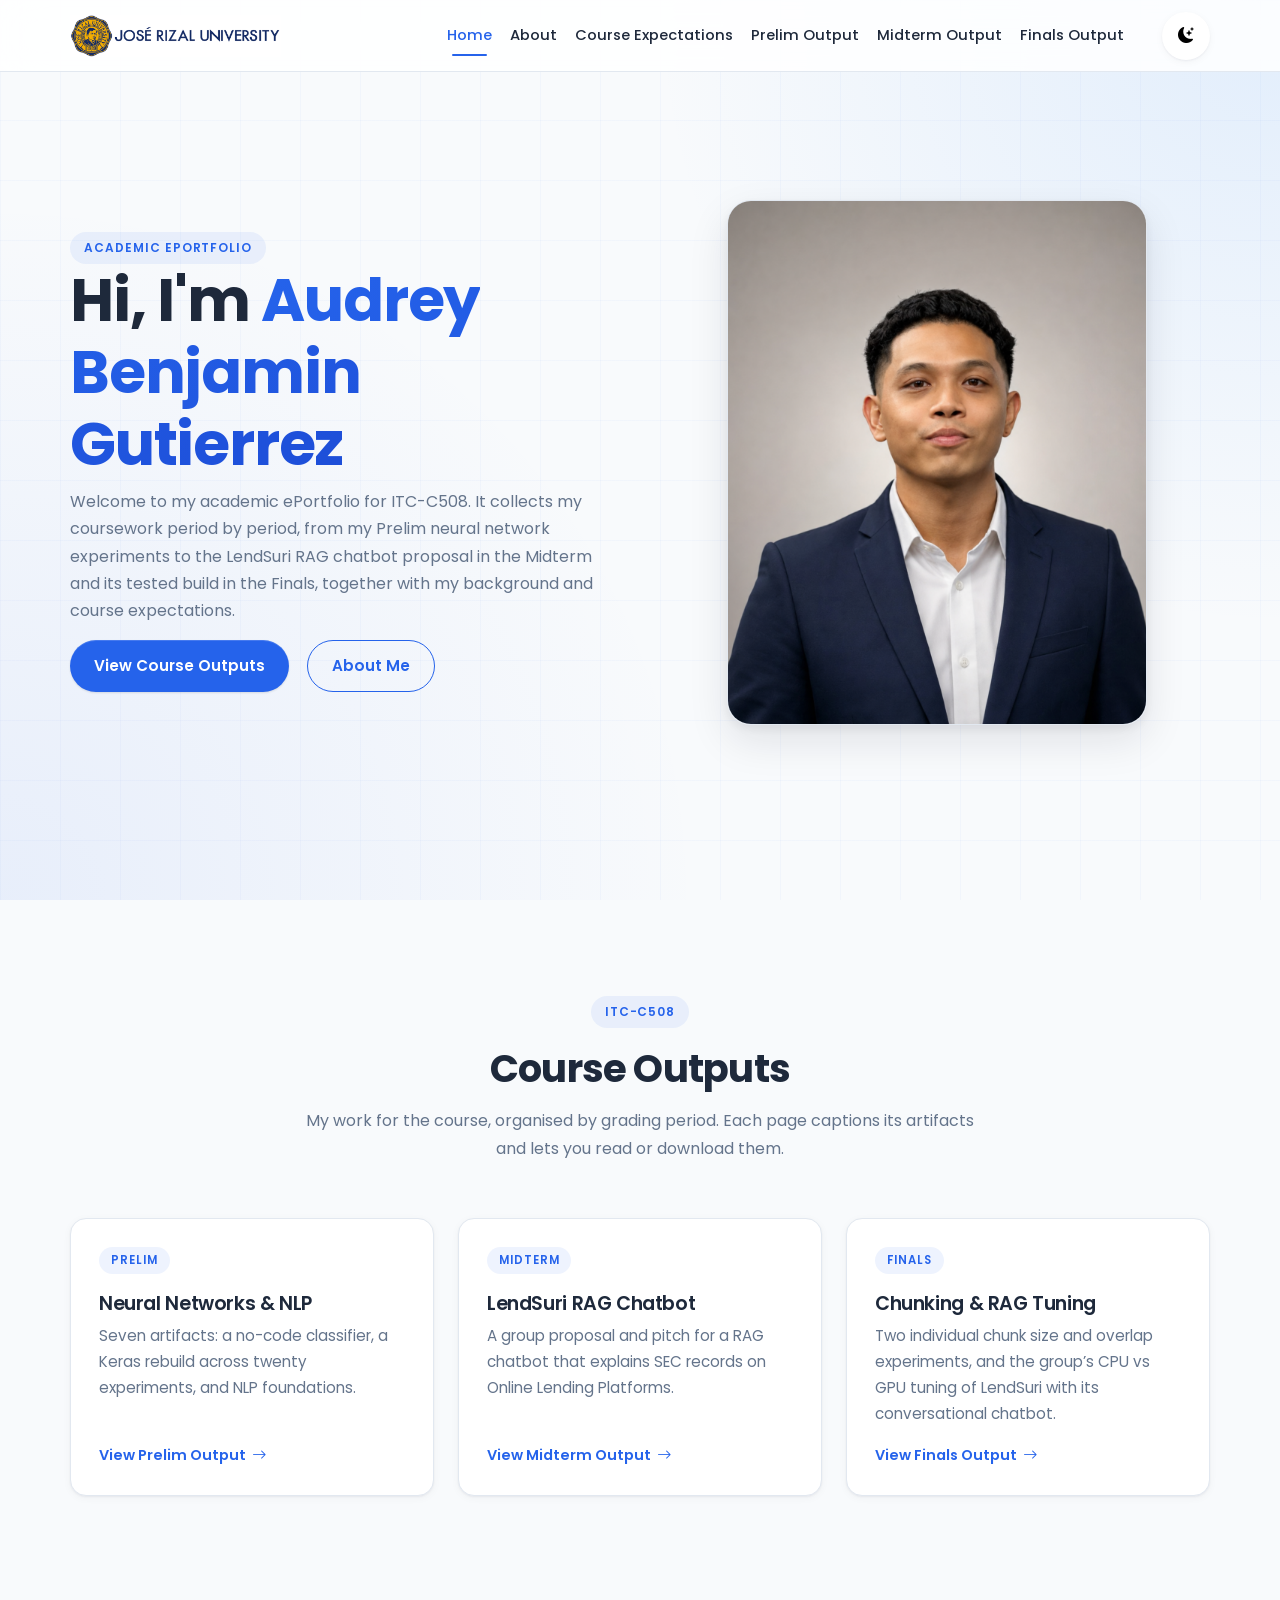
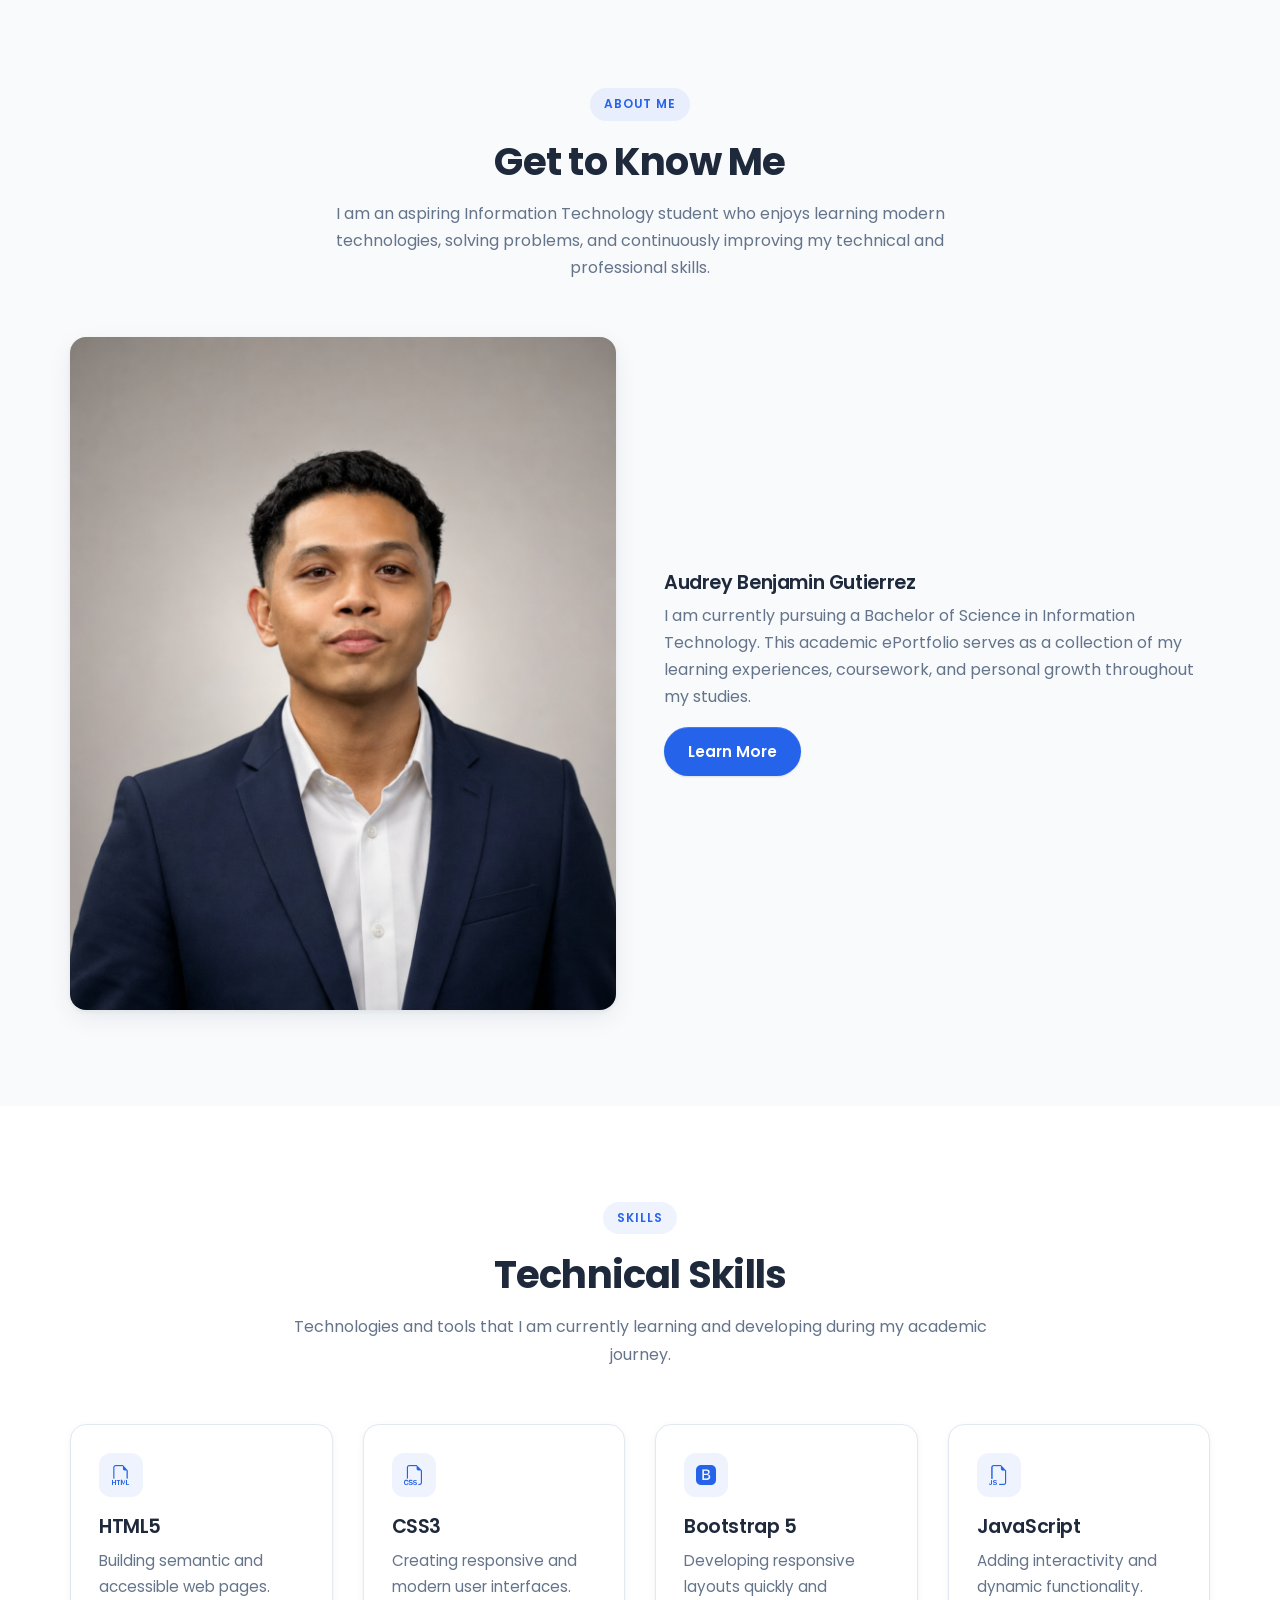
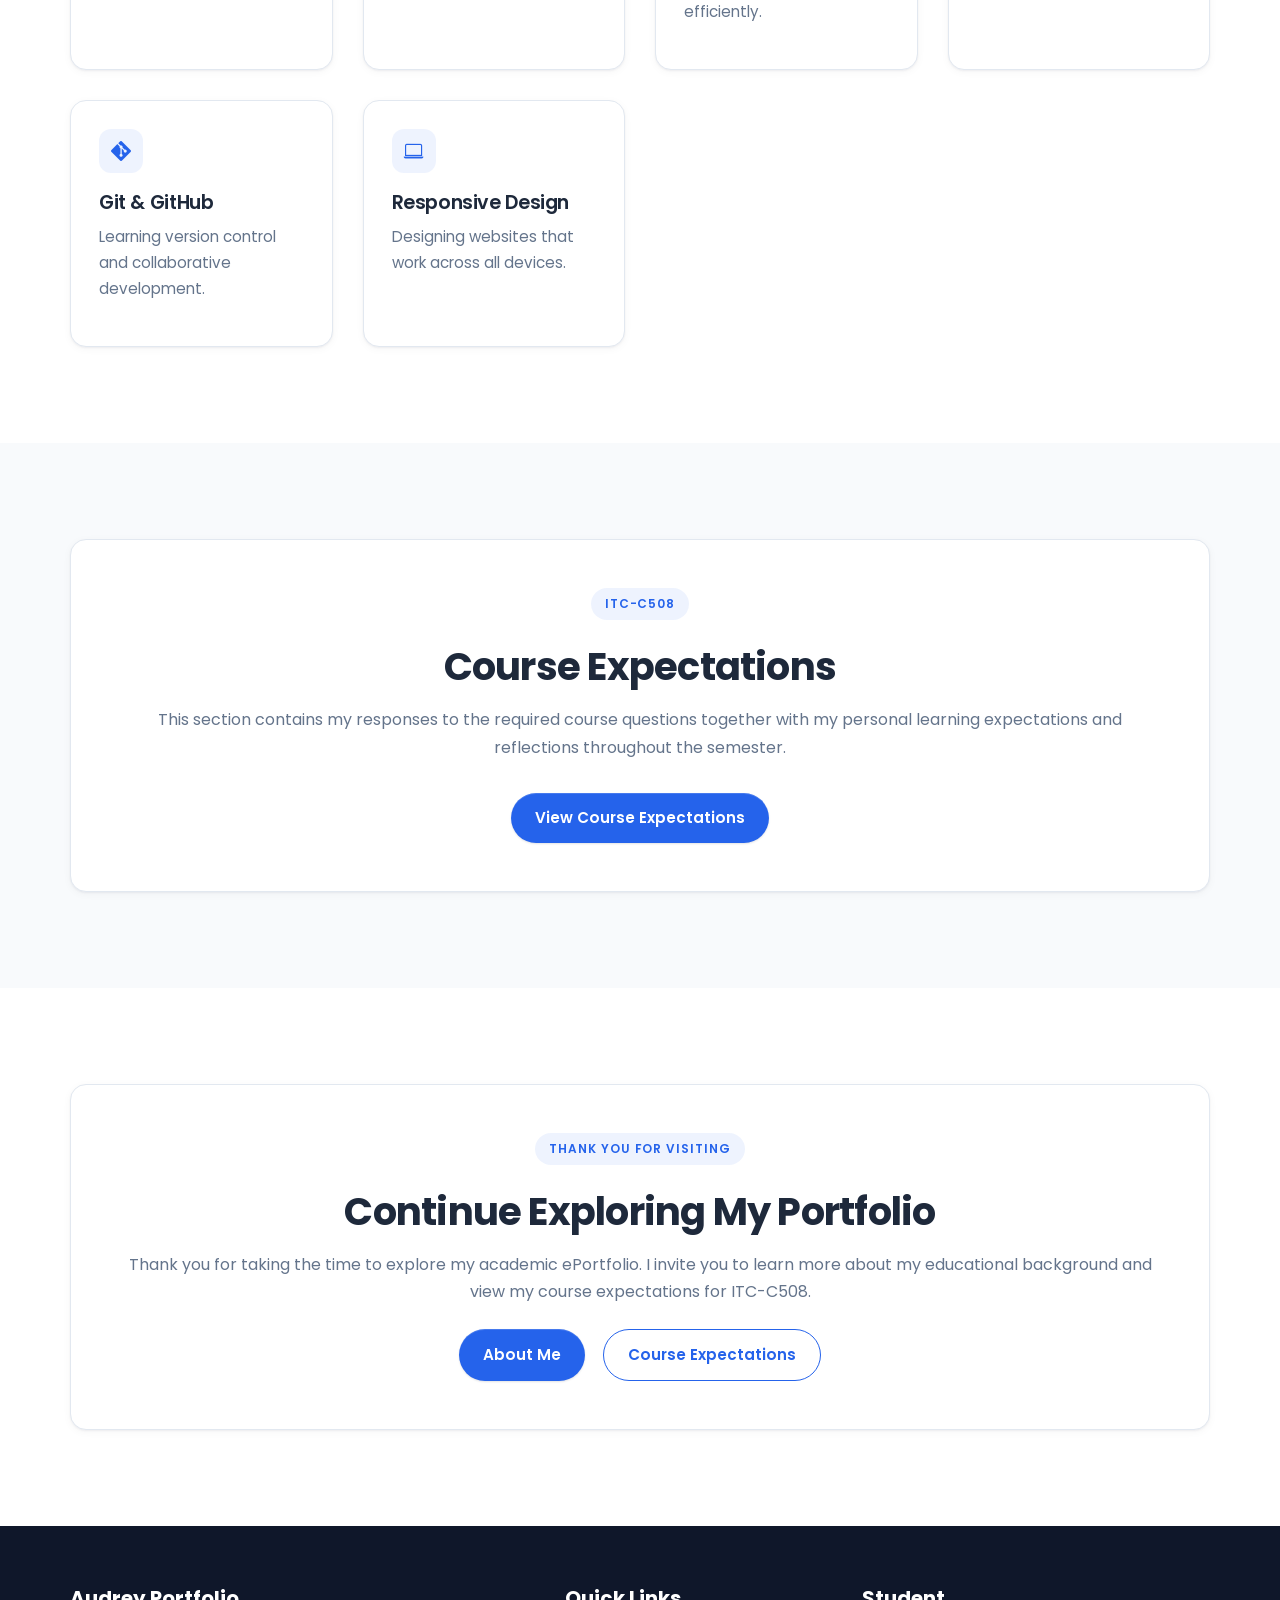
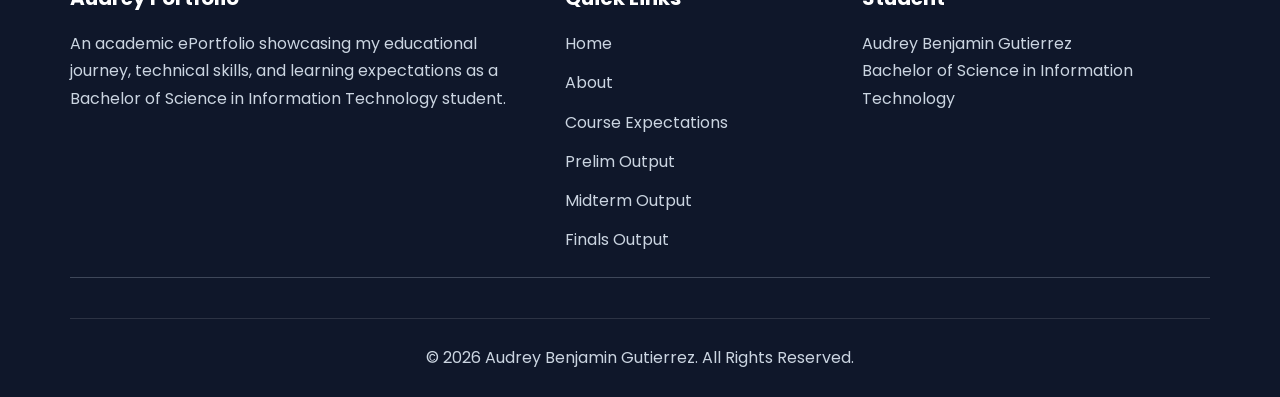
==== commit 971bee5d: "Publish Finals output: PT-F1, PT-F2, WW1 & WW2 and the learning reflection Co-Authored-By: Claude Op" ====
--- a/index.html
+++ b/index.html
@@ -163,7 +163,8 @@
                         Welcome to my academic ePortfolio for ITC-C508. It
                         collects my coursework period by period, from my
                         Prelim neural network experiments to the LendSuri
-                        RAG chatbot proposal in the Midterm, together with
+                        RAG chatbot proposal in the Midterm and its tested
+                        build in the Finals, together with
                         my background and course expectations.
 
                     </p>
@@ -247,15 +248,15 @@
 
                 </a>
 
-                <a href="finals.html" class="output-card output-card--pending fade-up">
+                <a href="finals.html" class="output-card fade-up">
 
                     <span class="output-period">Finals</span>
 
-                    <h3>In Progress</h3>
-
-                    <p>Finals artifacts will be published here once the period&rsquo;s outputs are complete.</p>
-
-                    <span class="output-link">View Finals Page <i class="bi bi-arrow-right" aria-hidden="true"></i></span>
+                    <h3>Chunking &amp; RAG Tuning</h3>
+
+                    <p>Two individual chunk size and overlap experiments, and the group&rsquo;s CPU vs GPU tuning of LendSuri with its conversational chatbot.</p>
+
+                    <span class="output-link">View Finals Output <i class="bi bi-arrow-right" aria-hidden="true"></i></span>
 
                 </a>
 
--- a/css/style.css
+++ b/css/style.css
@@ -2088,3 +2088,65 @@
         display: none;
     }
 }
+
+/* ---------- Data table (finals results) ---------- */
+
+.table-scroll {
+    margin-top: 20px;
+    overflow-x: auto;
+    border: 1px solid var(--border);
+    border-radius: var(--radius-sm);
+}
+
+.data-table {
+    width: 100%;
+    min-width: 520px;
+    border-collapse: collapse;
+    font-size: .92rem;
+    font-variant-numeric: tabular-nums;
+}
+
+.data-table th,
+.data-table td {
+    padding: 12px 16px;
+    text-align: right;
+    border-bottom: 1px solid var(--border);
+    color: var(--text);
+}
+
+.data-table th:first-child,
+.data-table td:first-child,
+.data-table th:nth-child(2),
+.data-table td:nth-child(2) {
+    text-align: left;
+}
+
+.data-table thead th {
+    background: var(--primary-soft);
+    color: var(--primary);
+    font-size: .75rem;
+    font-weight: 600;
+    letter-spacing: .06em;
+    text-transform: uppercase;
+}
+
+.data-table tbody tr:last-child td {
+    border-bottom: 0;
+}
+
+.data-table tbody tr {
+    transition: background-color var(--transition);
+}
+
+.data-table tbody tr:hover {
+    background: var(--primary-soft);
+}
+
+.data-table tr.is-best td {
+    font-weight: 600;
+    background: var(--primary-soft);
+}
+
+.data-table tr.is-best td:first-child {
+    box-shadow: inset 3px 0 0 var(--primary);
+}
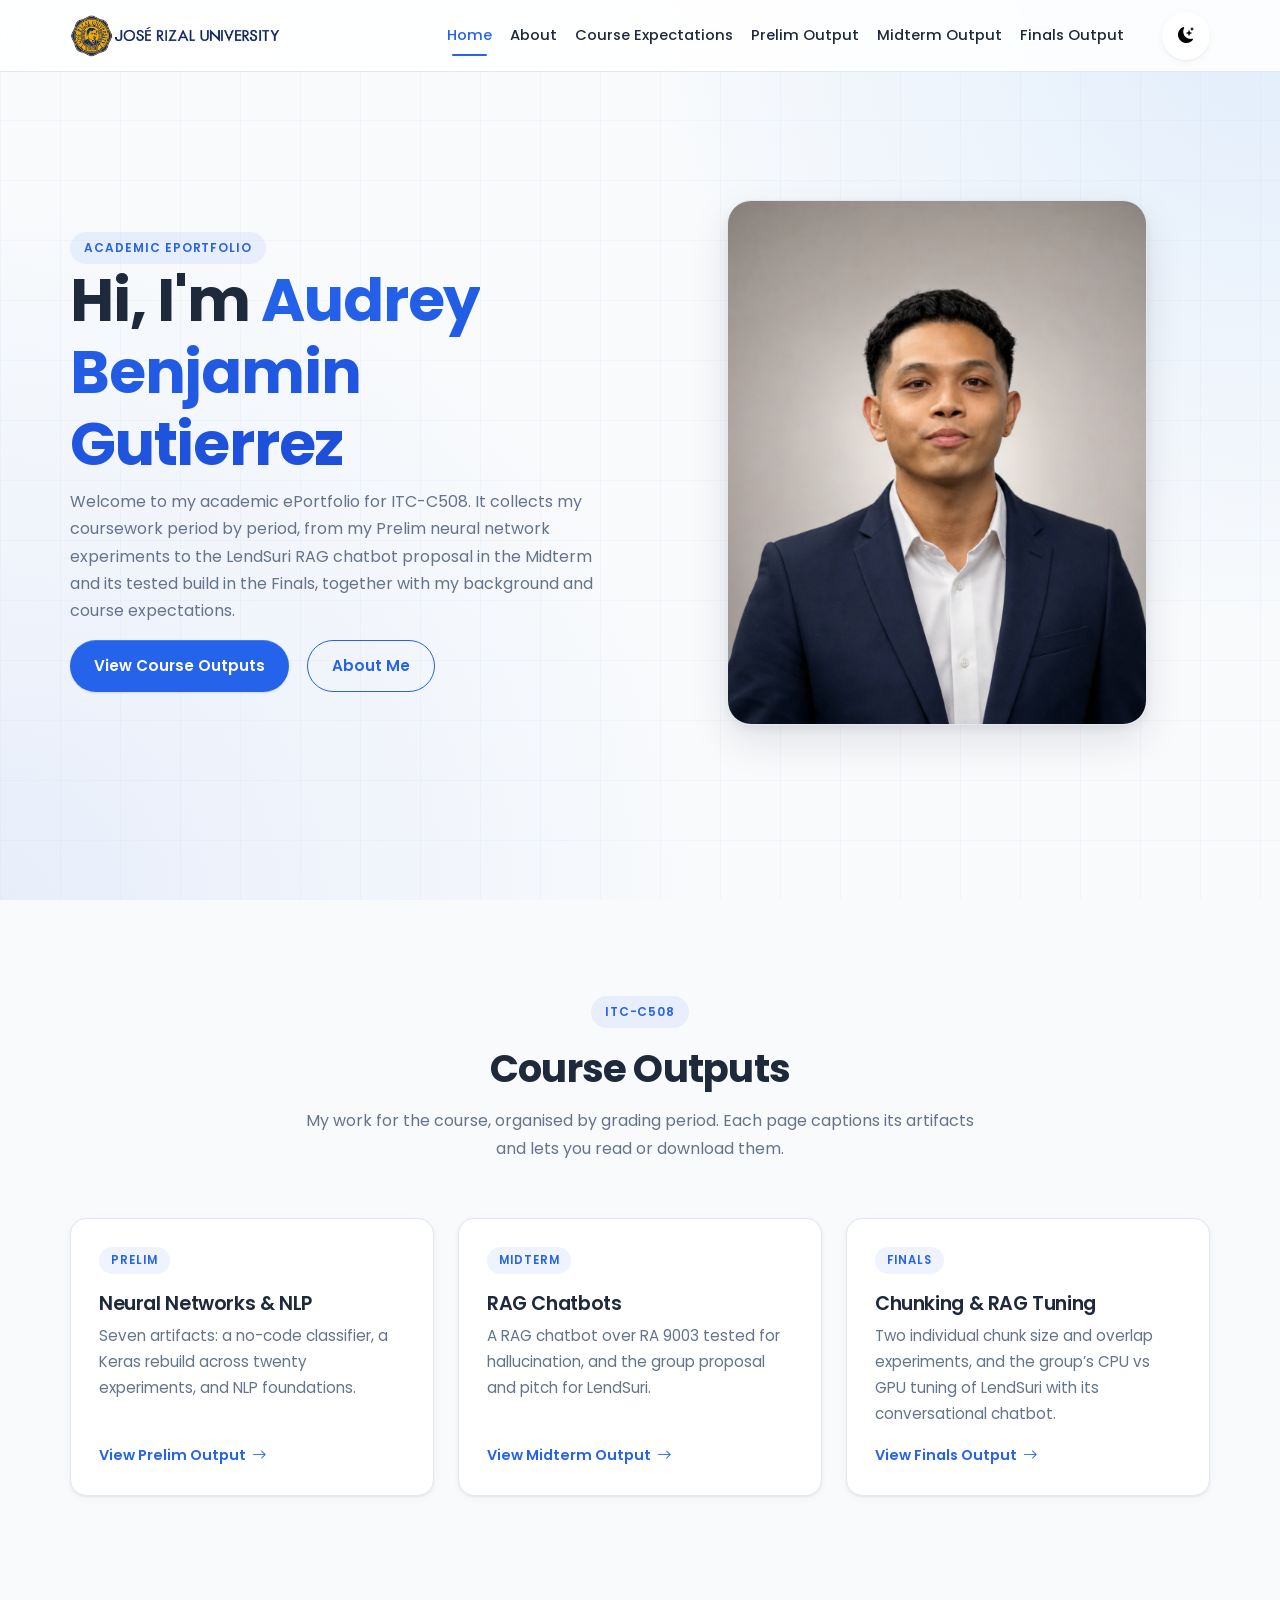
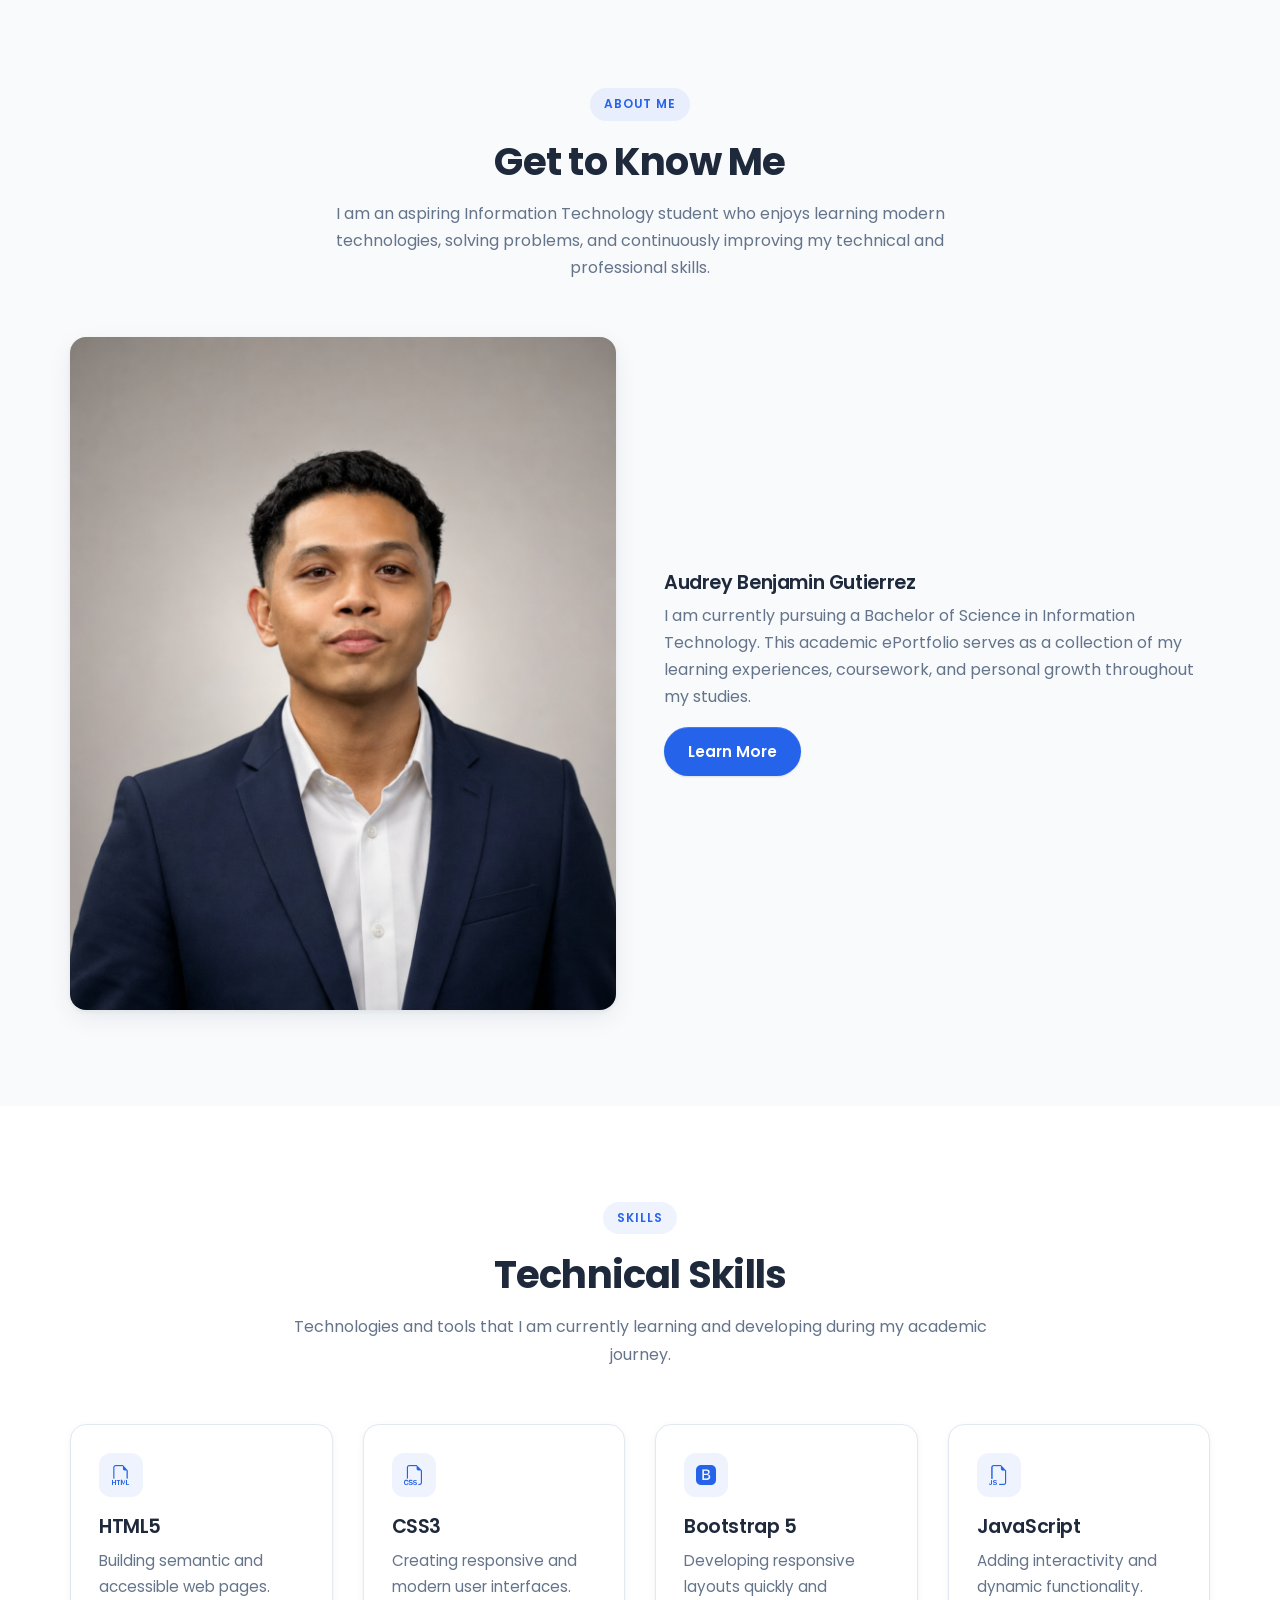
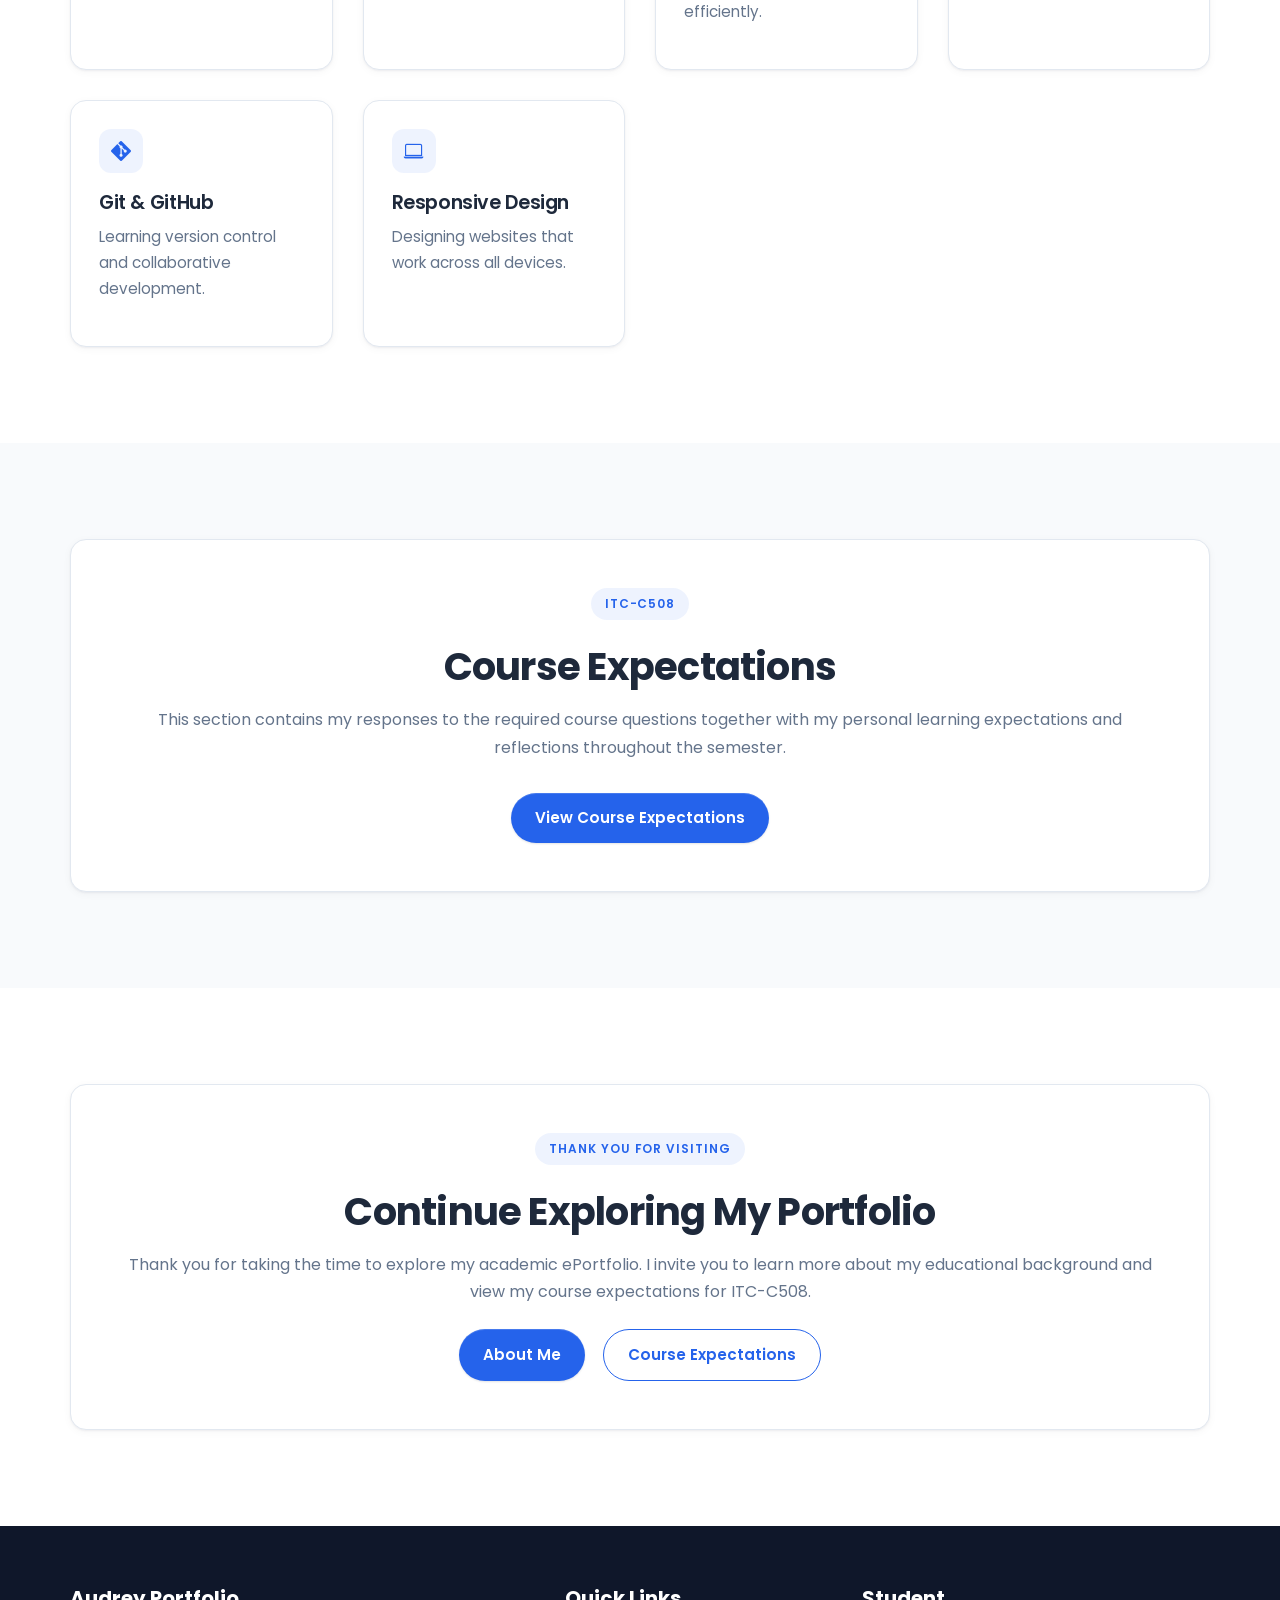
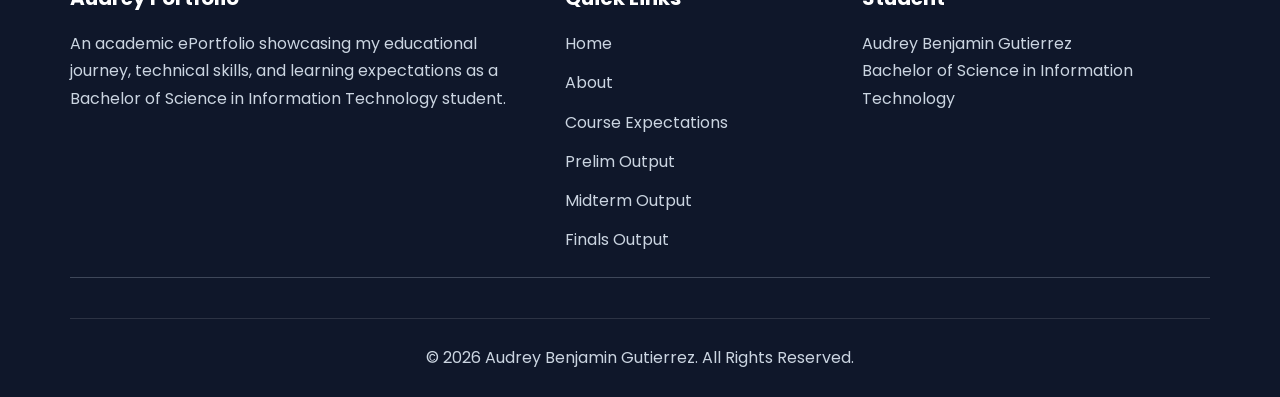
==== commit 6d4a62e6: "Add PT-M1 RAG chatbot lab to the Midterm page and update its reflection Co-Authored-By: Claude Opus " ====
--- a/index.html
+++ b/index.html
@@ -240,9 +240,9 @@
 
                     <span class="output-period">Midterm</span>
 
-                    <h3>LendSuri RAG Chatbot</h3>
-
-                    <p>A group proposal and pitch for a RAG chatbot that explains SEC records on Online Lending Platforms.</p>
+                    <h3>RAG Chatbots</h3>
+
+                    <p>A RAG chatbot over RA 9003 tested for hallucination, and the group proposal and pitch for LendSuri.</p>
 
                     <span class="output-link">View Midterm Output <i class="bi bi-arrow-right" aria-hidden="true"></i></span>
 
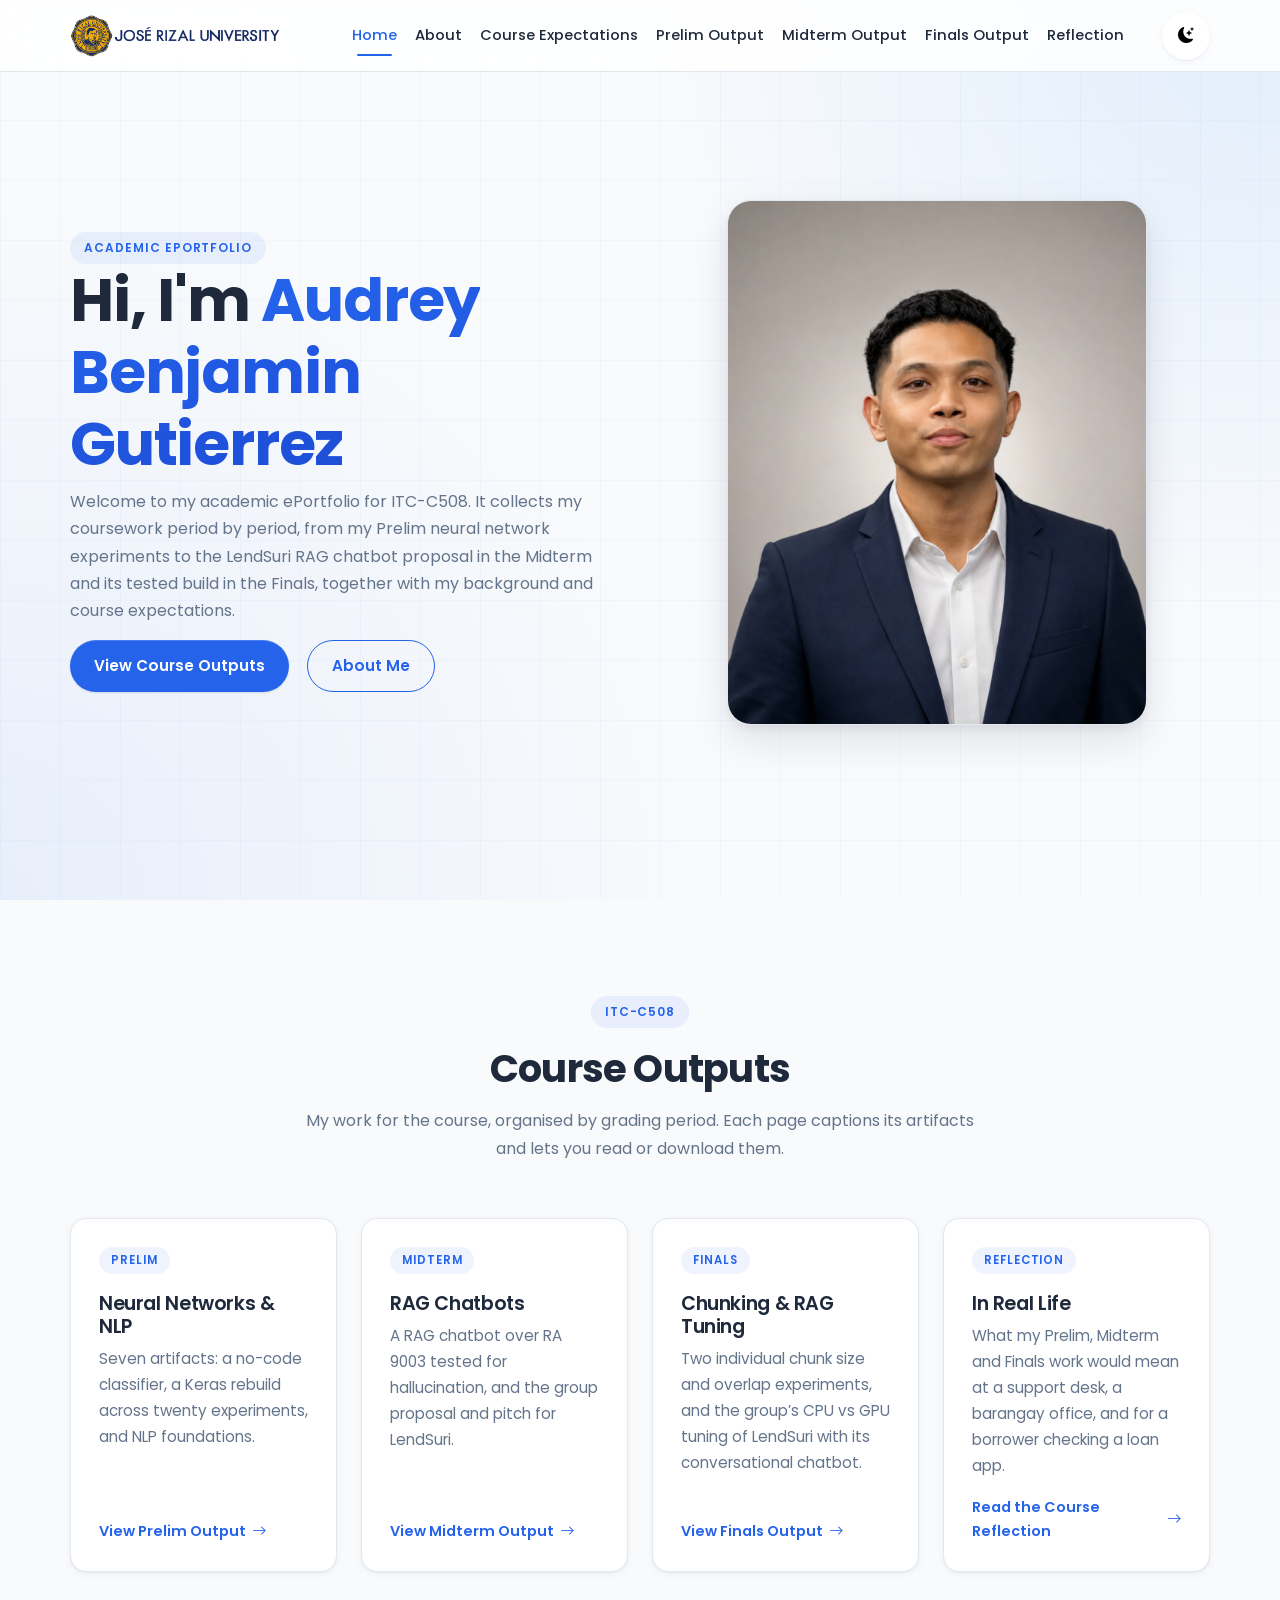
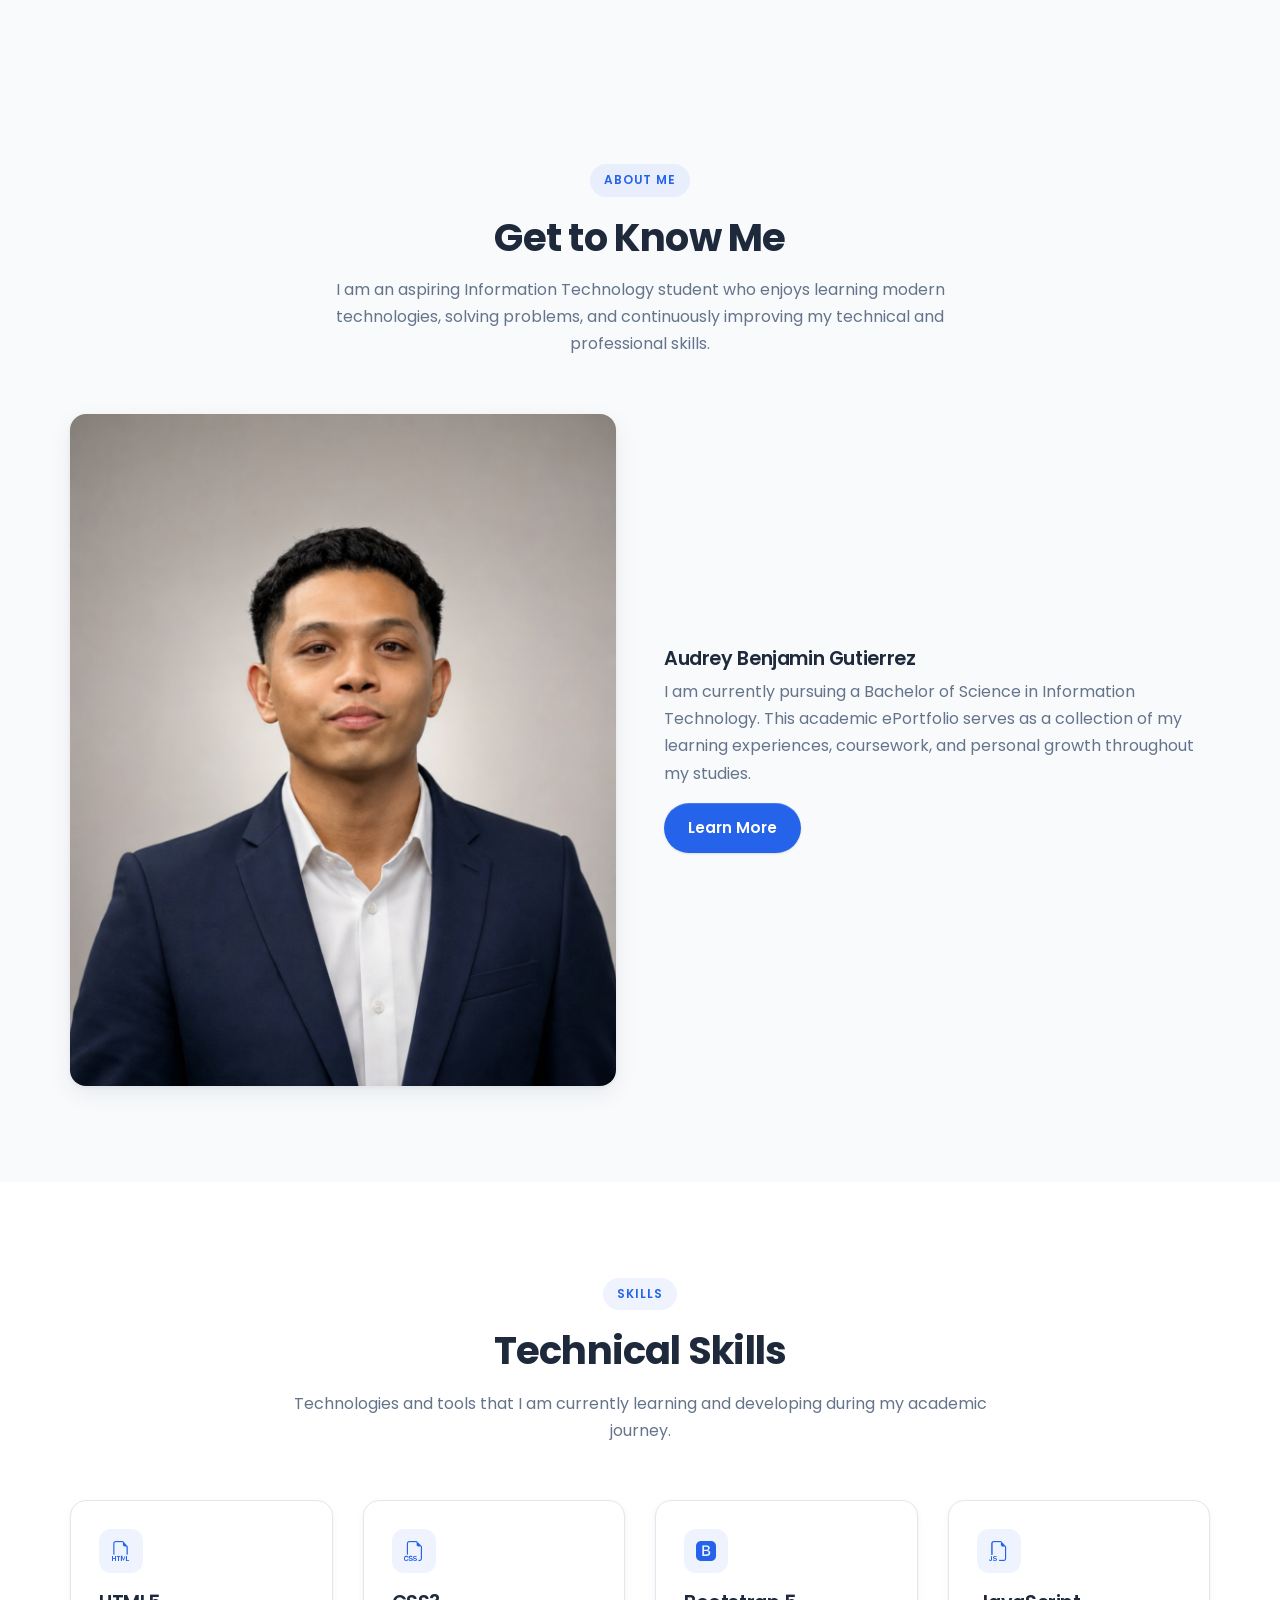
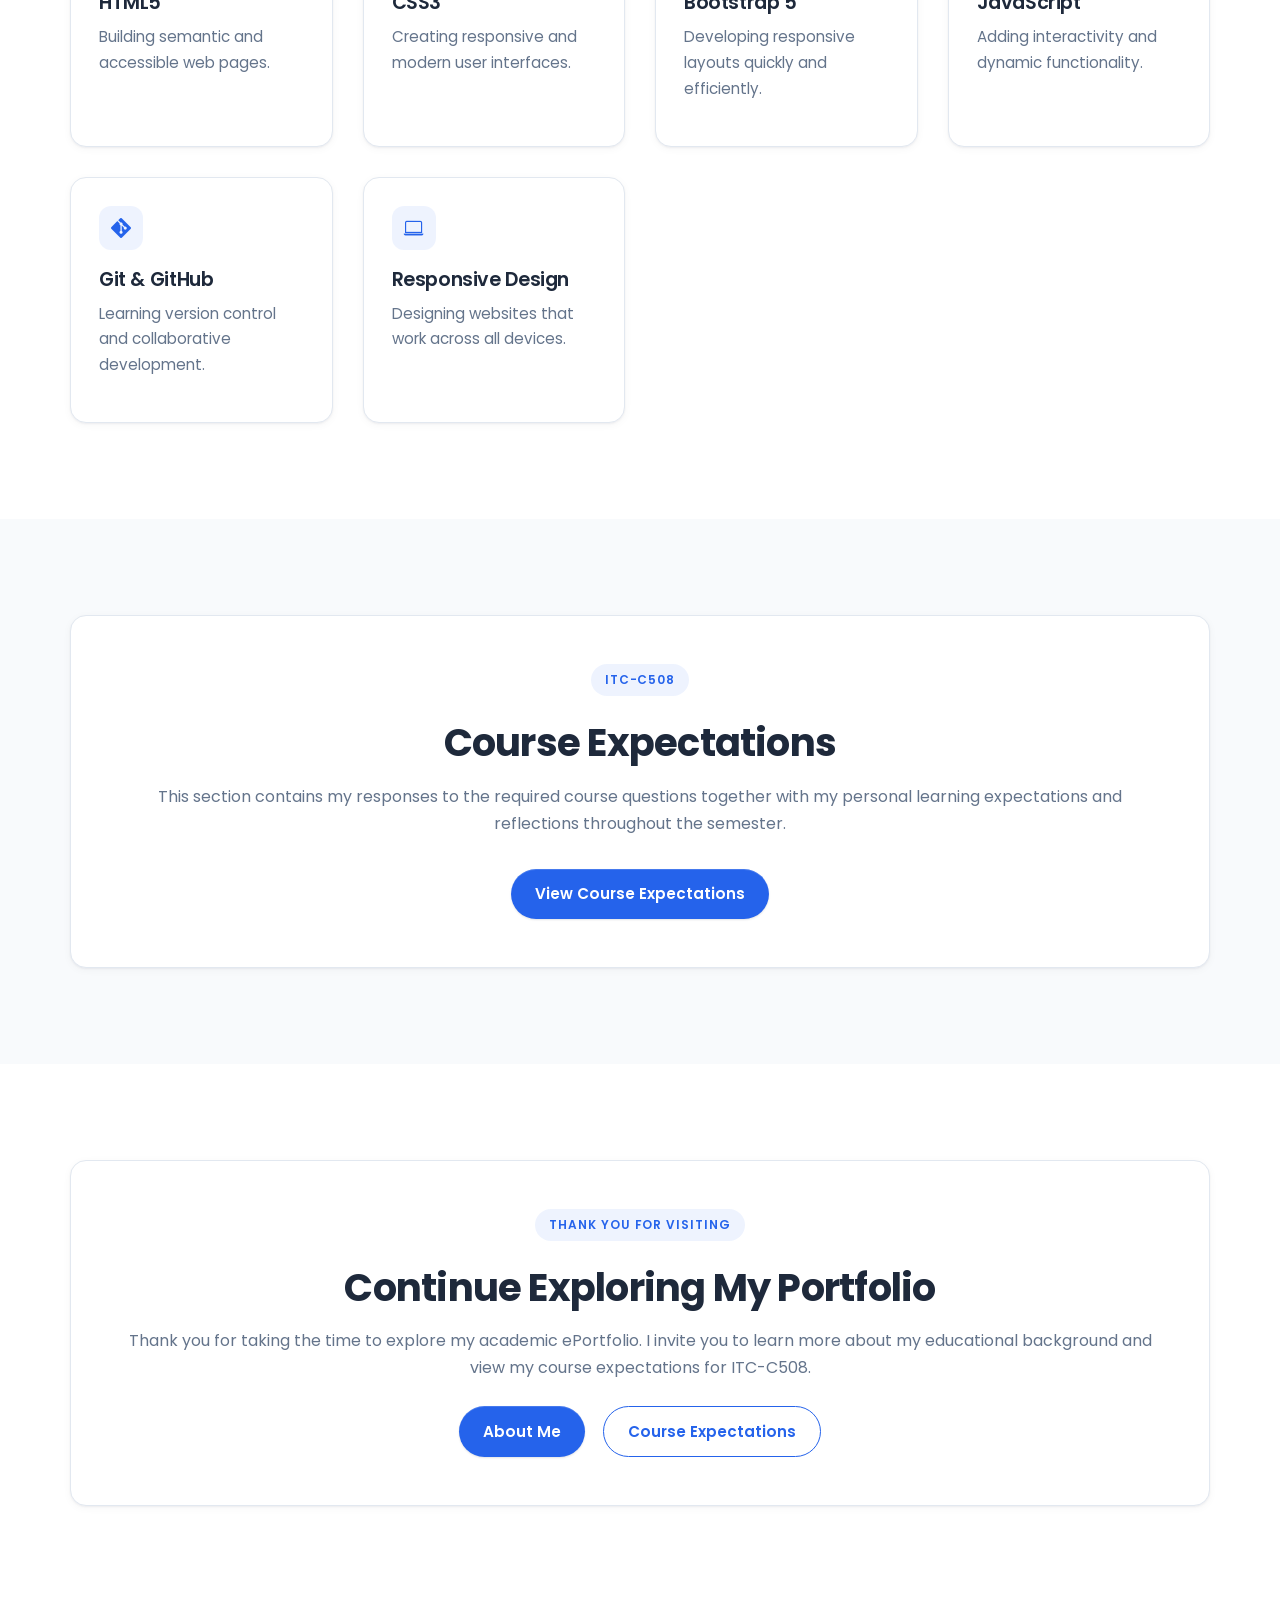
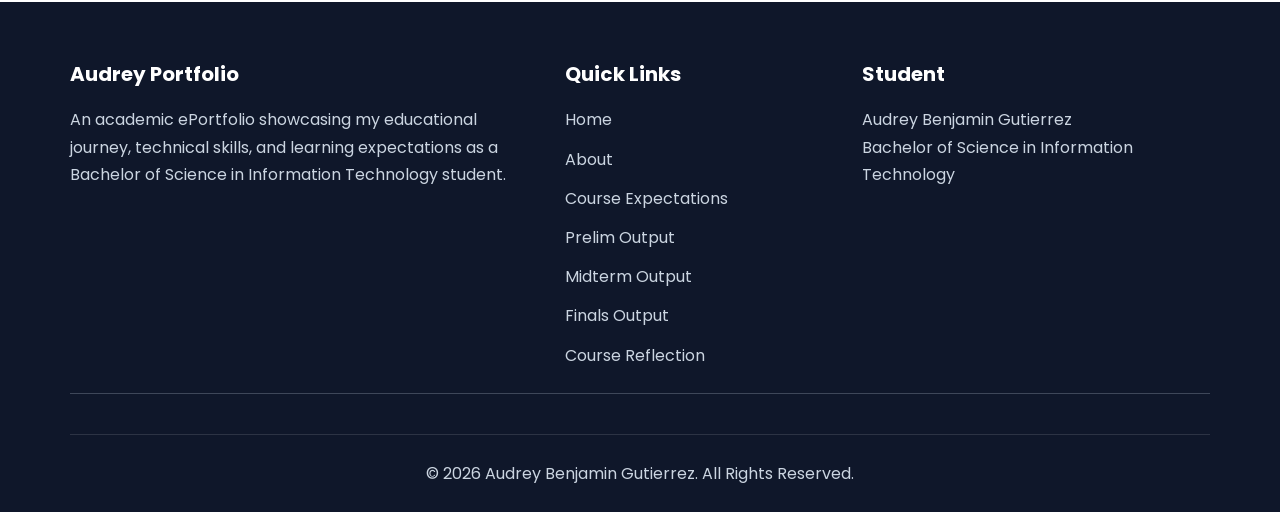
==== commit b725b1ee: "Add a Course Reflection page with real-life scenarios for each period Co-Authored-By: Claude Opus 5." ====
--- a/index.html
+++ b/index.html
@@ -108,6 +108,16 @@
                         <a class="nav-link" href="finals.html">
 
                             Finals Output
+
+                        </a>
+
+                    </li>
+
+                    <li class="nav-item">
+
+                        <a class="nav-link" href="reflection.html">
+
+                            Reflection
 
                         </a>
 
@@ -260,6 +270,18 @@
 
                 </a>
 
+                <a href="reflection.html" class="output-card fade-up">
+
+                    <span class="output-period">Reflection</span>
+
+                    <h3>In Real Life</h3>
+
+                    <p>What my Prelim, Midterm and Finals work would mean at a support desk, a barangay office, and for a borrower checking a loan app.</p>
+
+                    <span class="output-link">Read the Course Reflection <i class="bi bi-arrow-right" aria-hidden="true"></i></span>
+
+                </a>
+
             </div>
 
         </div>
@@ -589,6 +611,12 @@
 
                         </a>
 
+                        <a href="reflection.html">
+
+                            Course Reflection
+
+                        </a>
+
                     </div>
 
                 </div>
--- a/css/responsive.css
+++ b/css/responsive.css
@@ -474,11 +474,35 @@
    REFRESH (November 2026)
 ========================================================== */
 
-@media (max-width: 1200px) and (min-width: 992px) {
+@media (min-width: 992px) {
 
     .navbar-nav .nav-link {
-        padding: .5rem .55rem;
-        font-size: .88rem;
+        white-space: nowrap;
+    }
+}
+
+@media (max-width: 1199.98px) and (min-width: 992px) {
+
+    .navbar-logo {
+        height: 34px;
+    }
+
+    .navbar-nav {
+        gap: 0;
+    }
+
+    .navbar-nav .nav-link {
+        padding: .45rem .42rem;
+        font-size: .8rem;
+    }
+
+    .navbar-nav .nav-link::after {
+        left: .42rem;
+        right: .42rem;
+    }
+
+    .navbar-nav .nav-item.ms-lg-3 {
+        margin-left: .5rem !important;
     }
 }
 
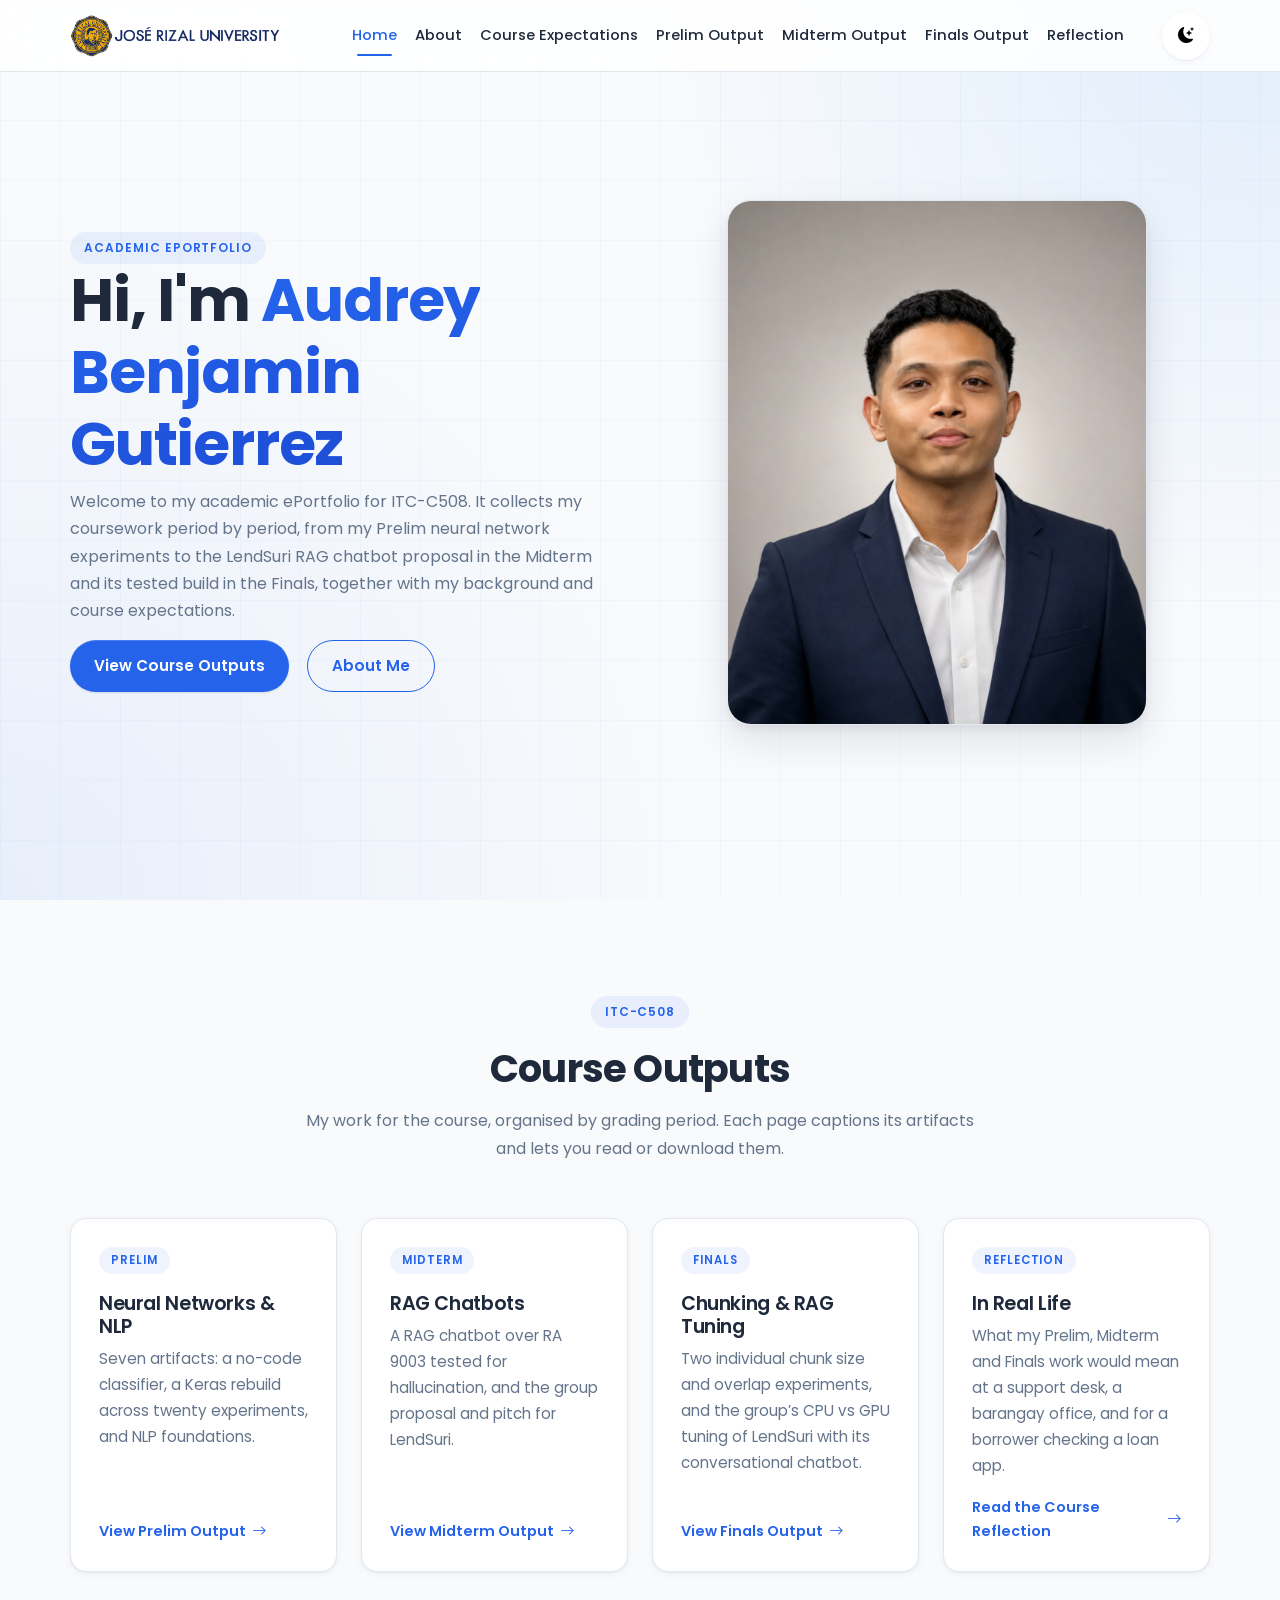
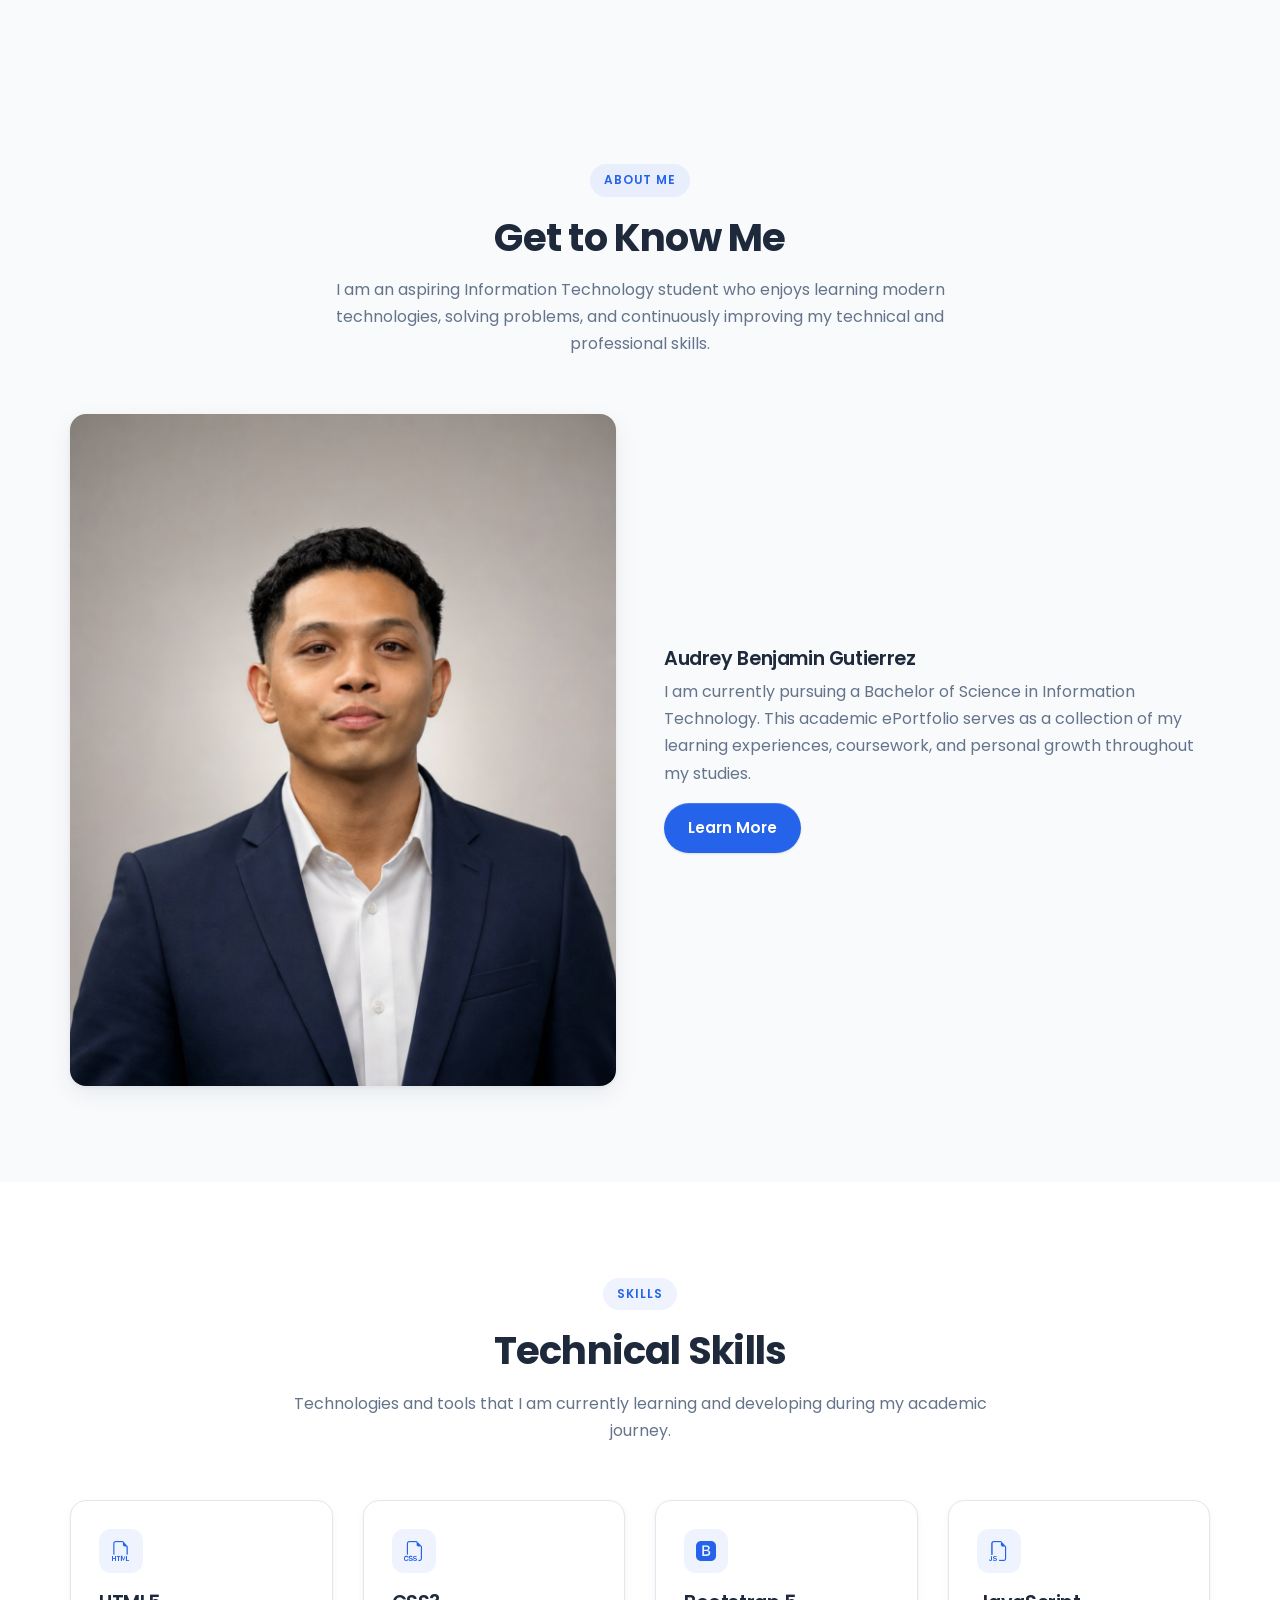
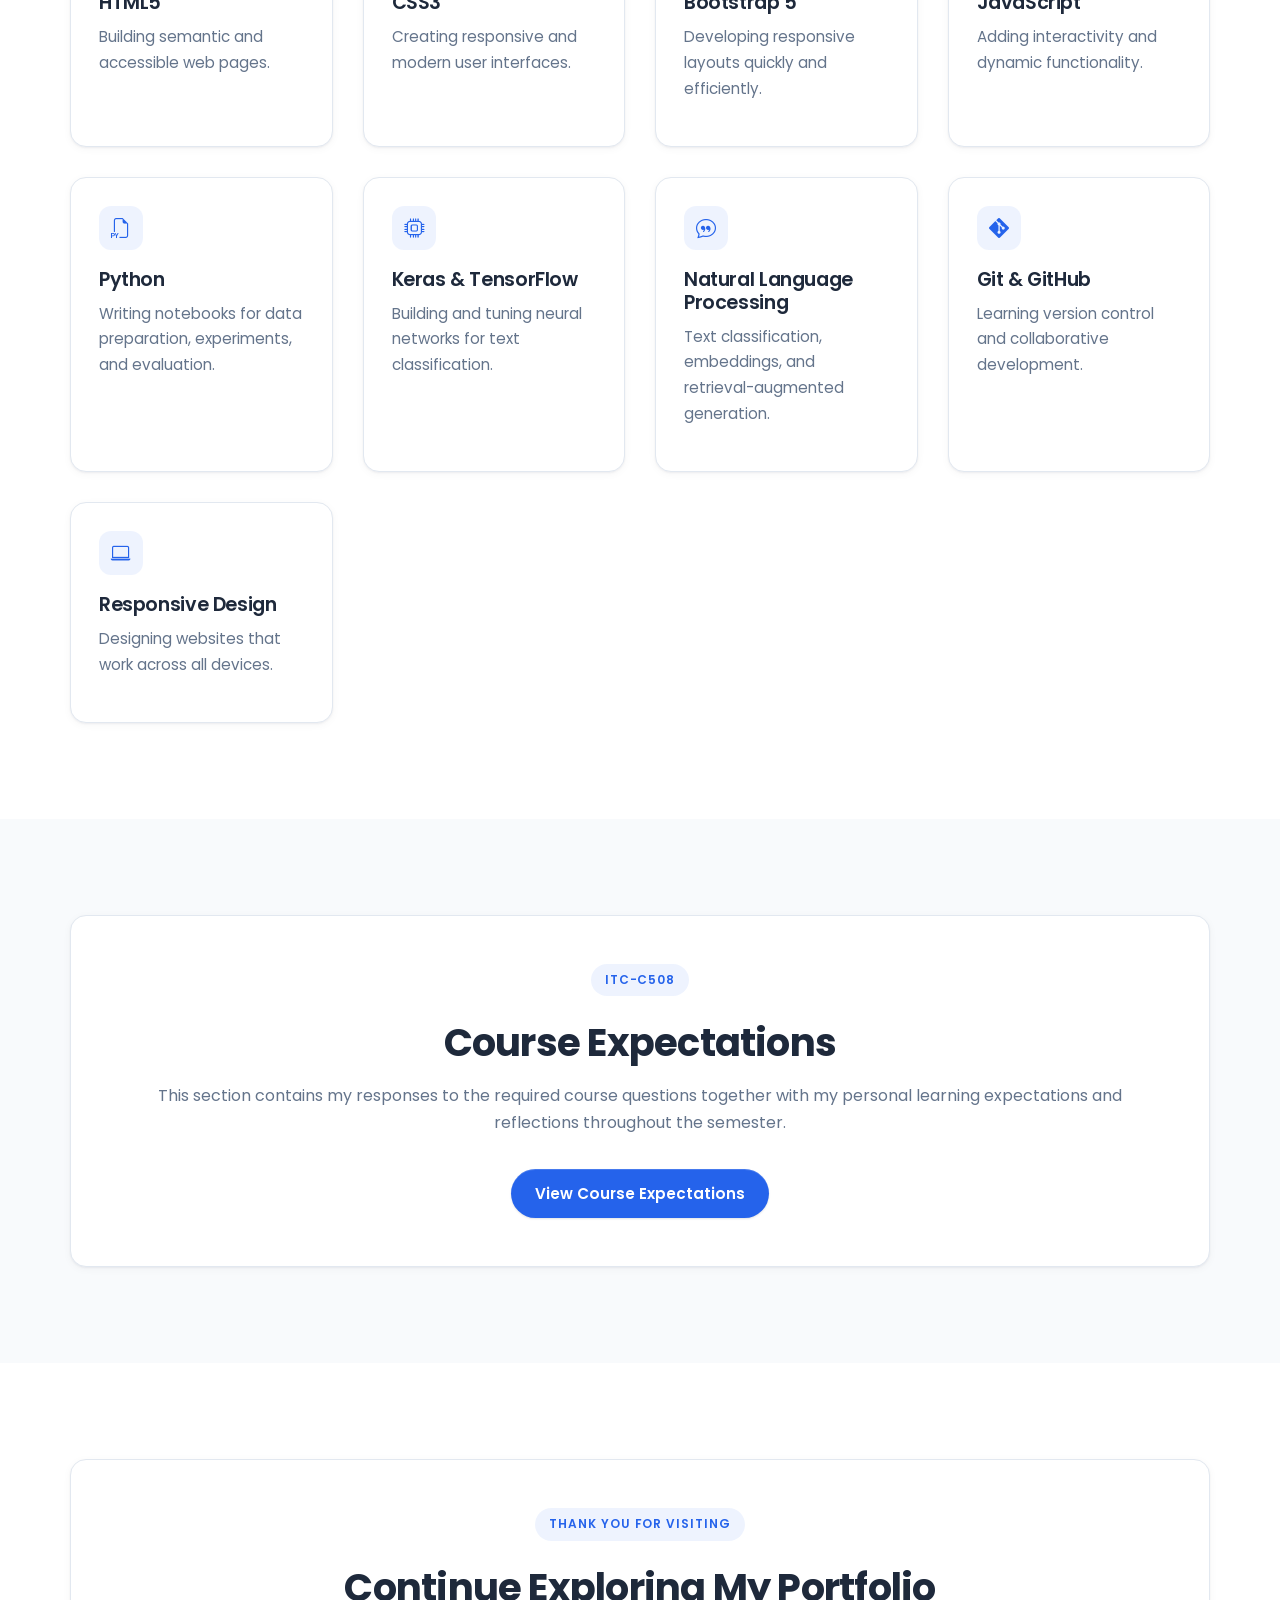
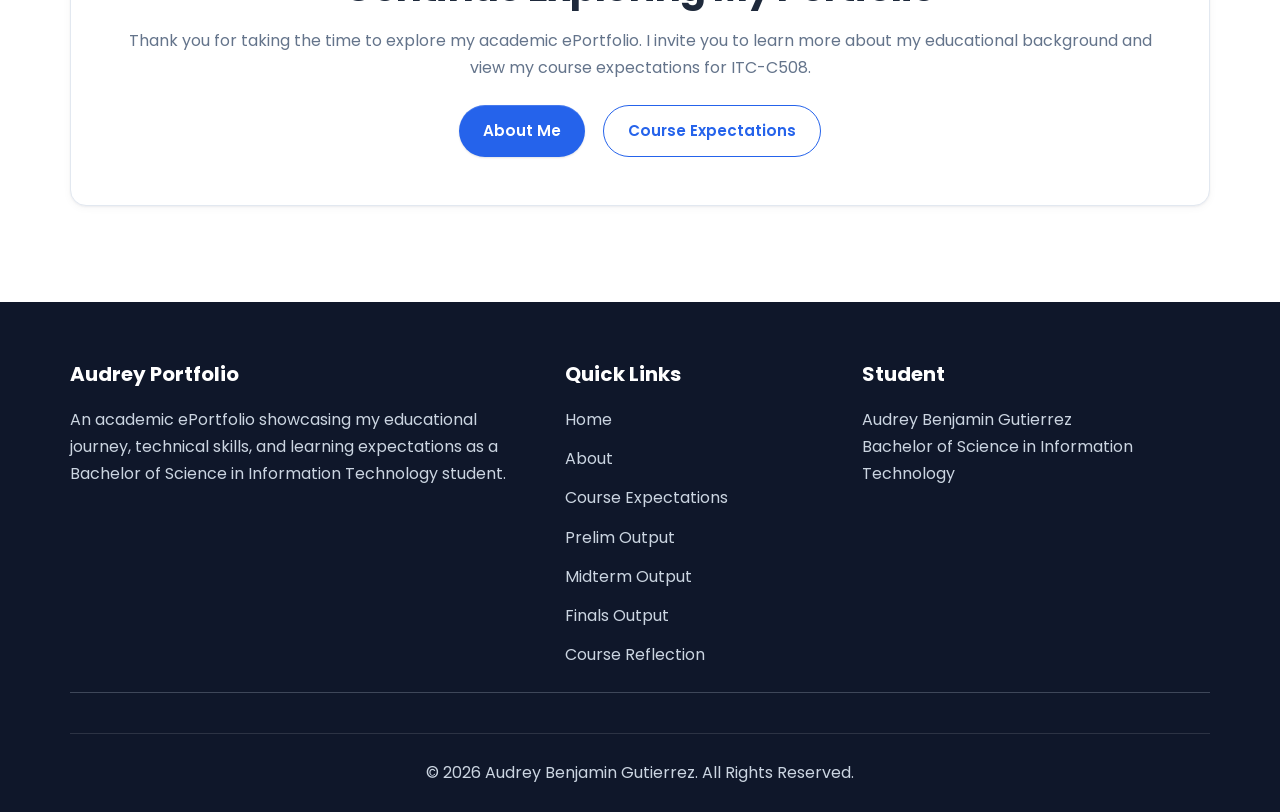
==== commit 234a1144: "Add Python, Keras and NLP skills; make reflections plain prose Co-Authored-By: Claude Opus 5.5 <nore" ====
--- a/index.html
+++ b/index.html
@@ -418,6 +418,36 @@
 
                 <div class="dashboard-card fade-up">
 
+                    <i class="bi bi-filetype-py"></i>
+
+                    <h3>Python</h3>
+
+                    <p>Writing notebooks for data preparation, experiments, and evaluation.</p>
+
+                </div>
+
+                <div class="dashboard-card fade-up">
+
+                    <i class="bi bi-cpu"></i>
+
+                    <h3>Keras &amp; TensorFlow</h3>
+
+                    <p>Building and tuning neural networks for text classification.</p>
+
+                </div>
+
+                <div class="dashboard-card fade-up">
+
+                    <i class="bi bi-chat-quote"></i>
+
+                    <h3>Natural Language Processing</h3>
+
+                    <p>Text classification, embeddings, and retrieval-augmented generation.</p>
+
+                </div>
+
+                <div class="dashboard-card fade-up">
+
                     <i class="bi bi-git"></i>
 
                     <h3>Git & GitHub</h3>
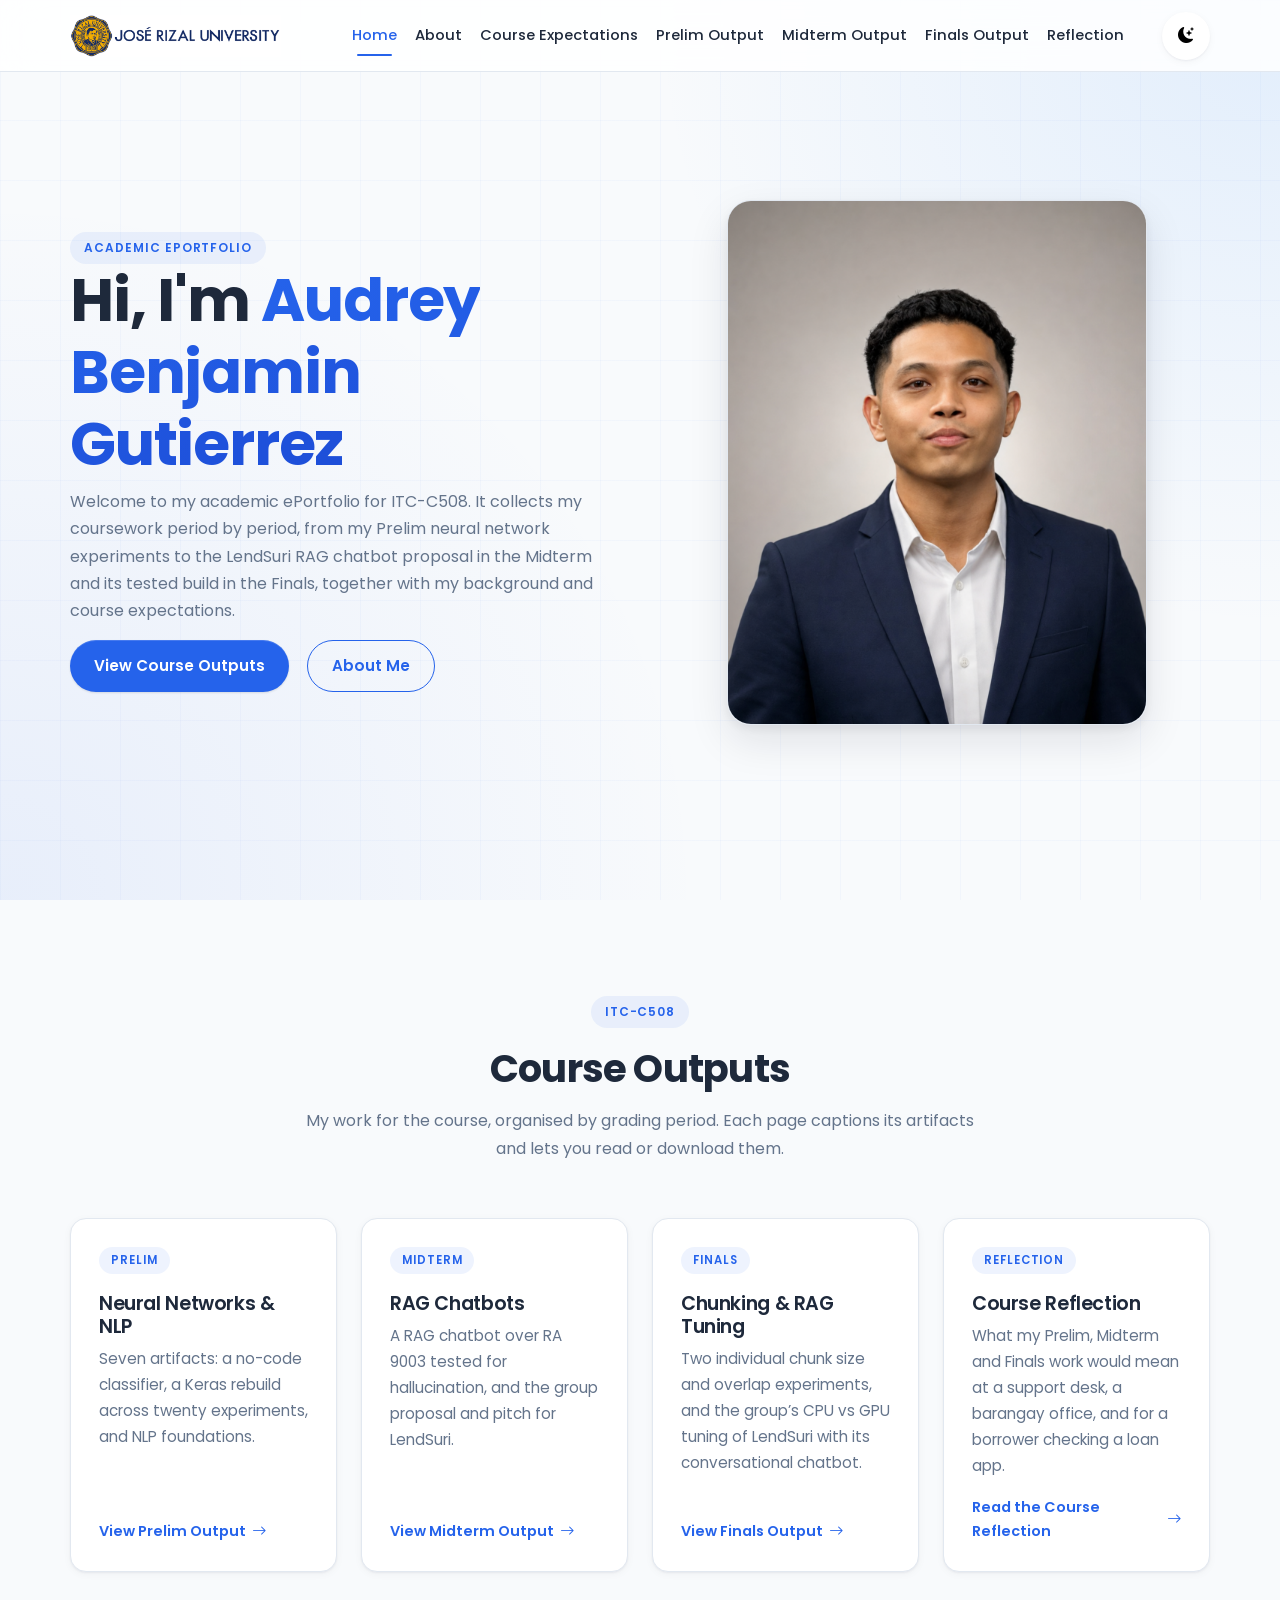
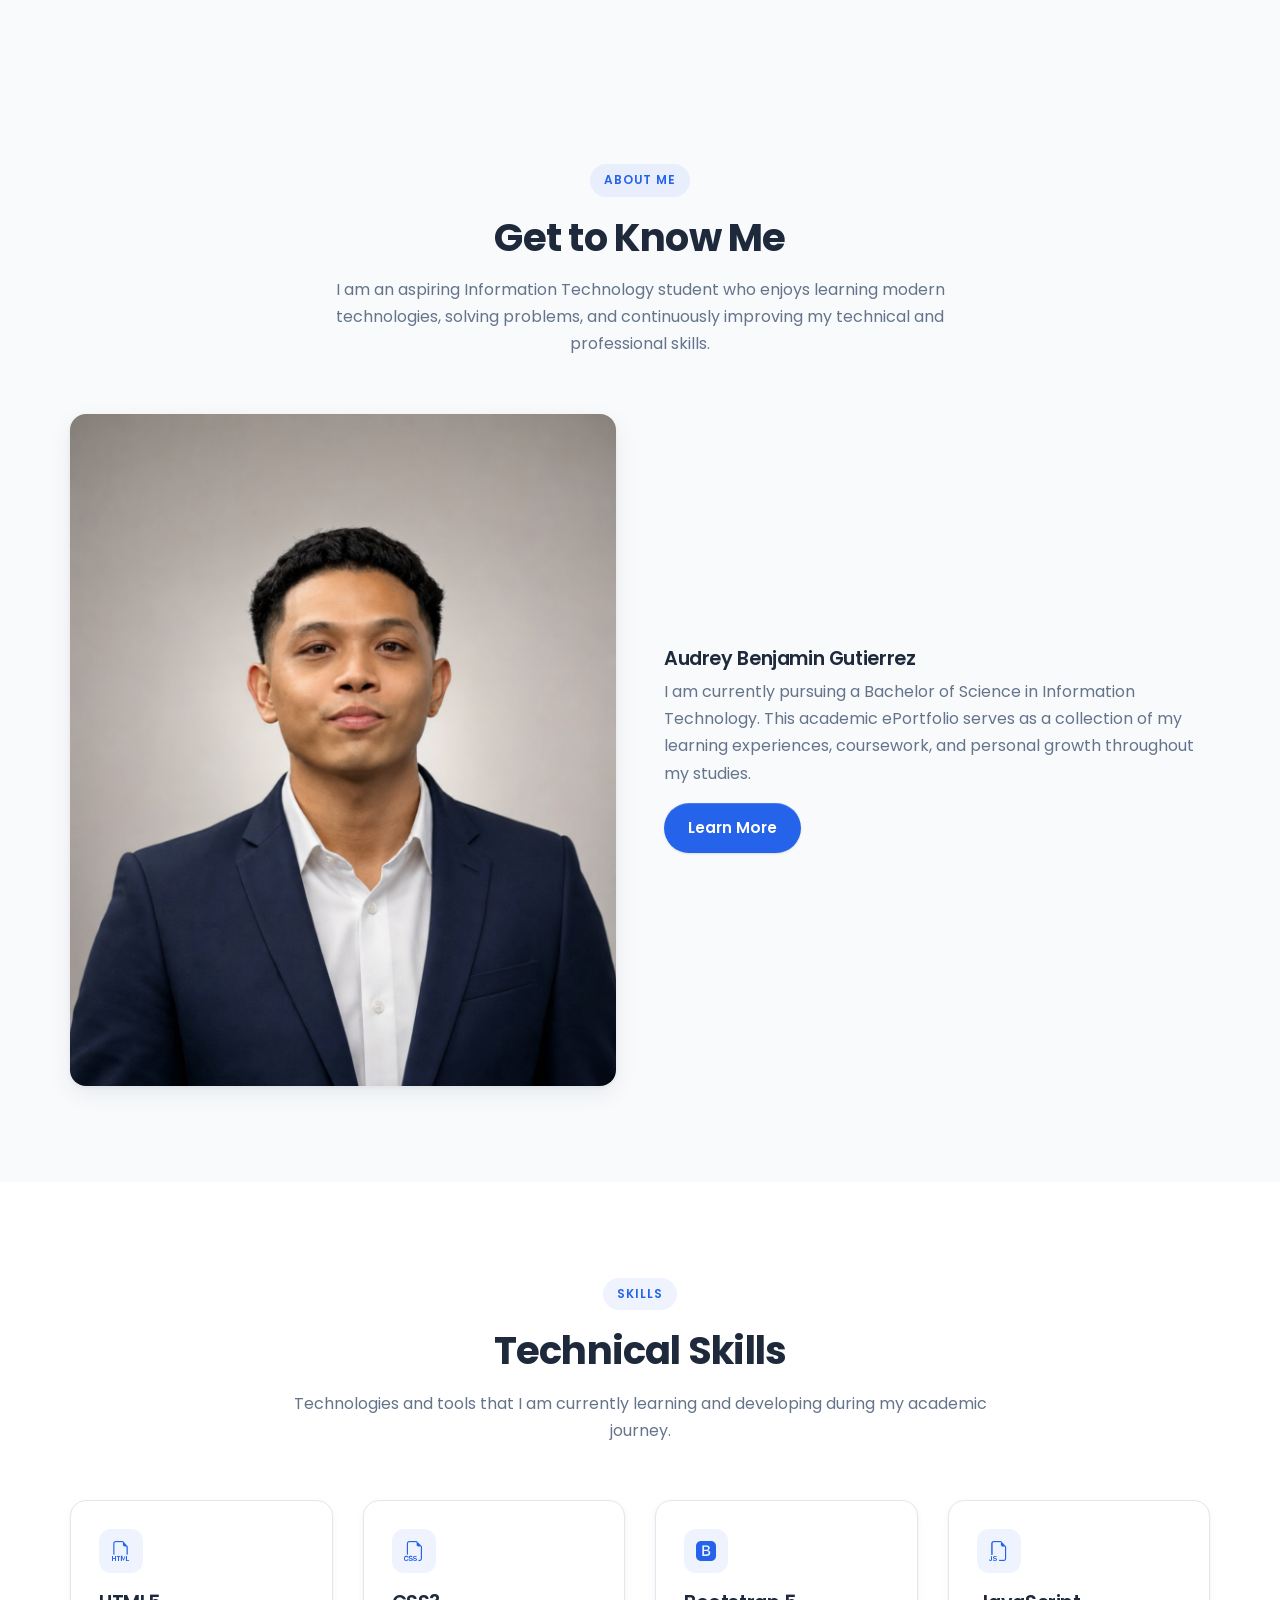
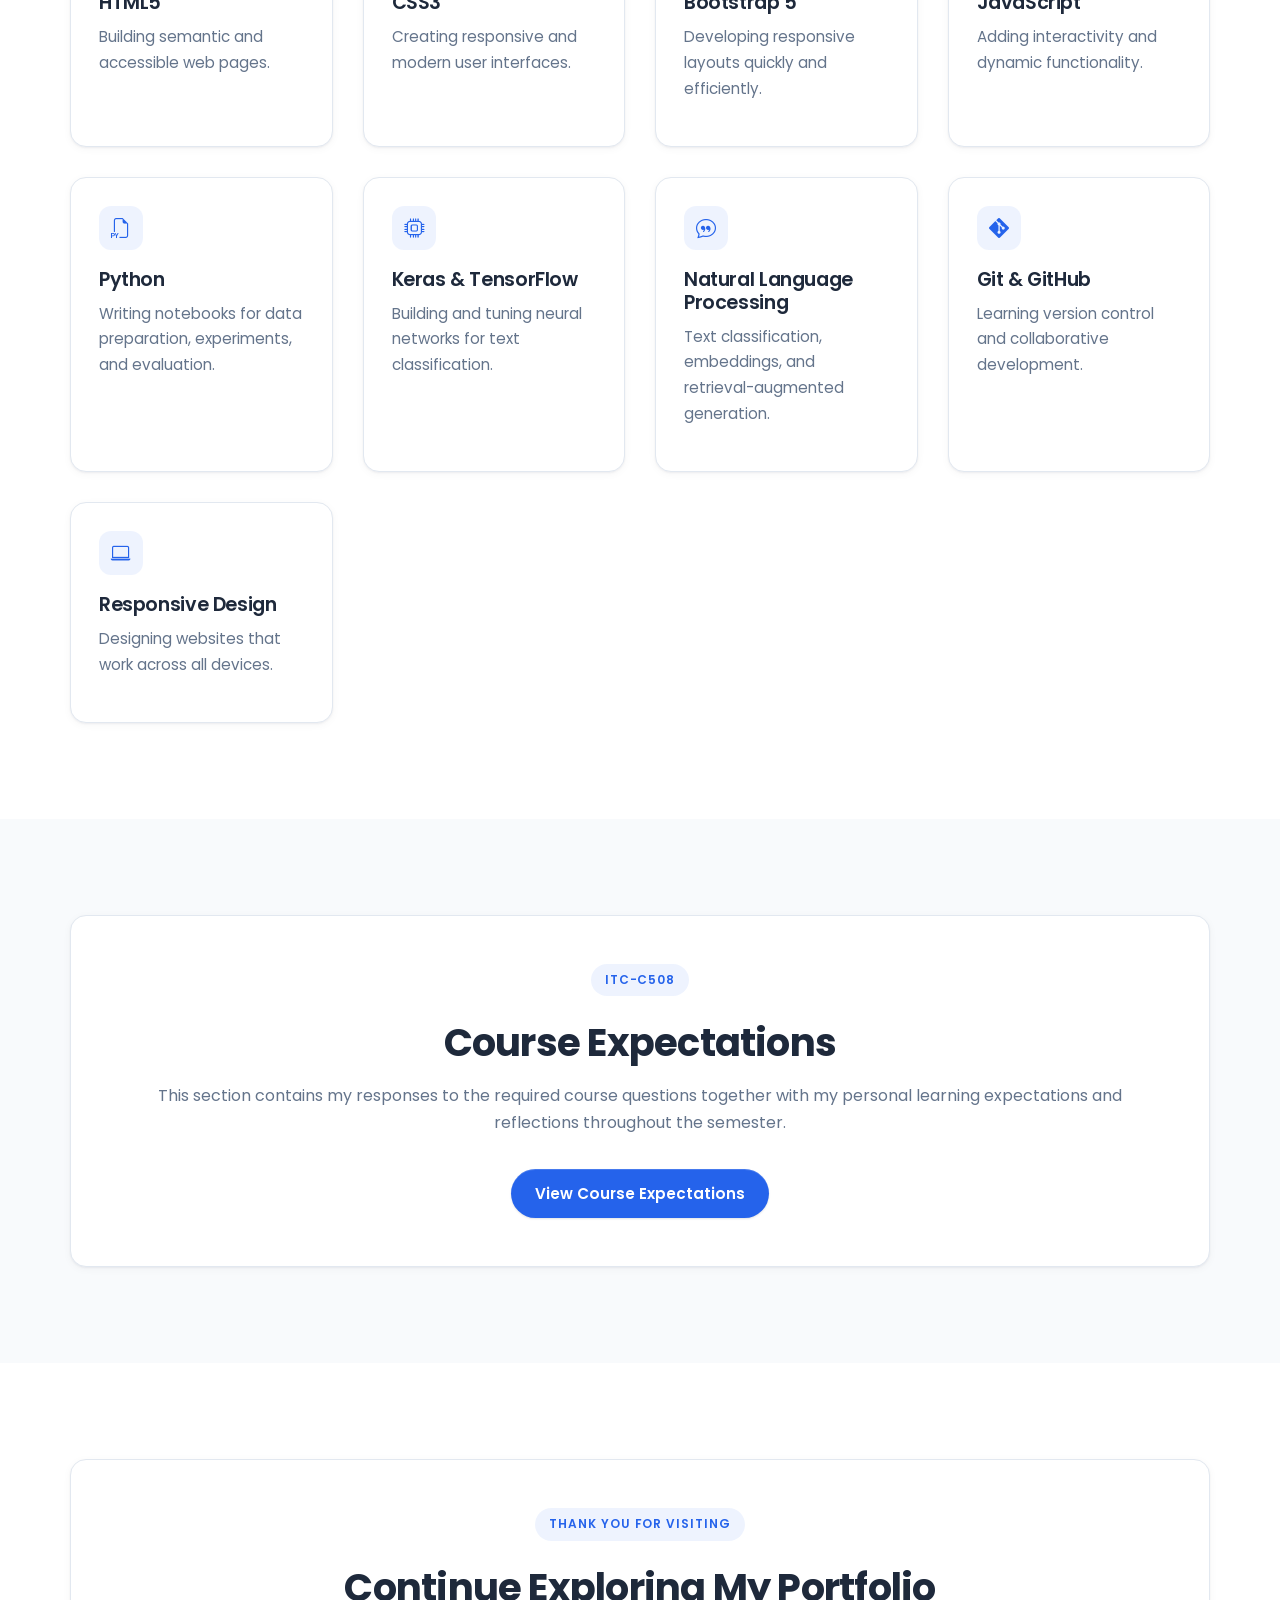
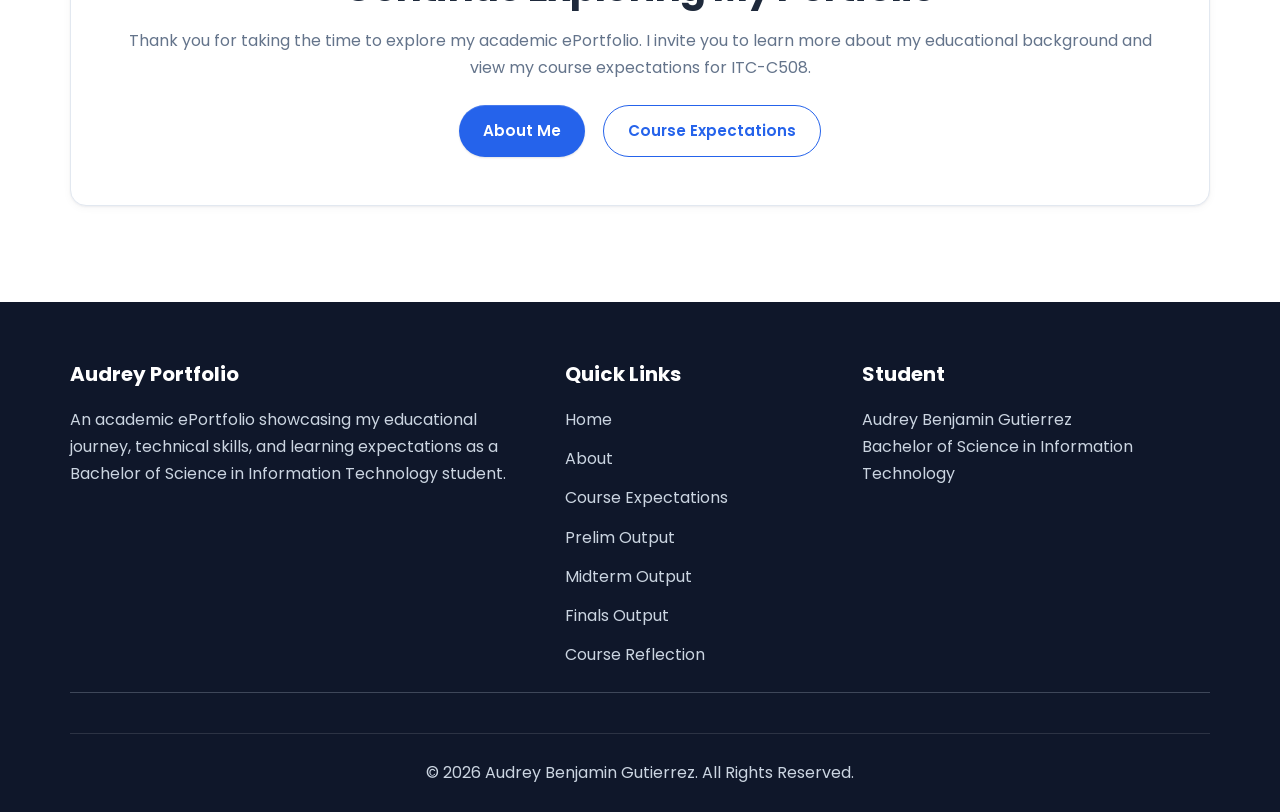
==== commit fd1bc8ba: "Remove student number from published files; drop In Real Life labels Co-Authored-By: Claude Opus 5.5" ====
--- a/index.html
+++ b/index.html
@@ -274,7 +274,7 @@
 
                     <span class="output-period">Reflection</span>
 
-                    <h3>In Real Life</h3>
+                    <h3>Course Reflection</h3>
 
                     <p>What my Prelim, Midterm and Finals work would mean at a support desk, a barangay office, and for a borrower checking a loan app.</p>
 
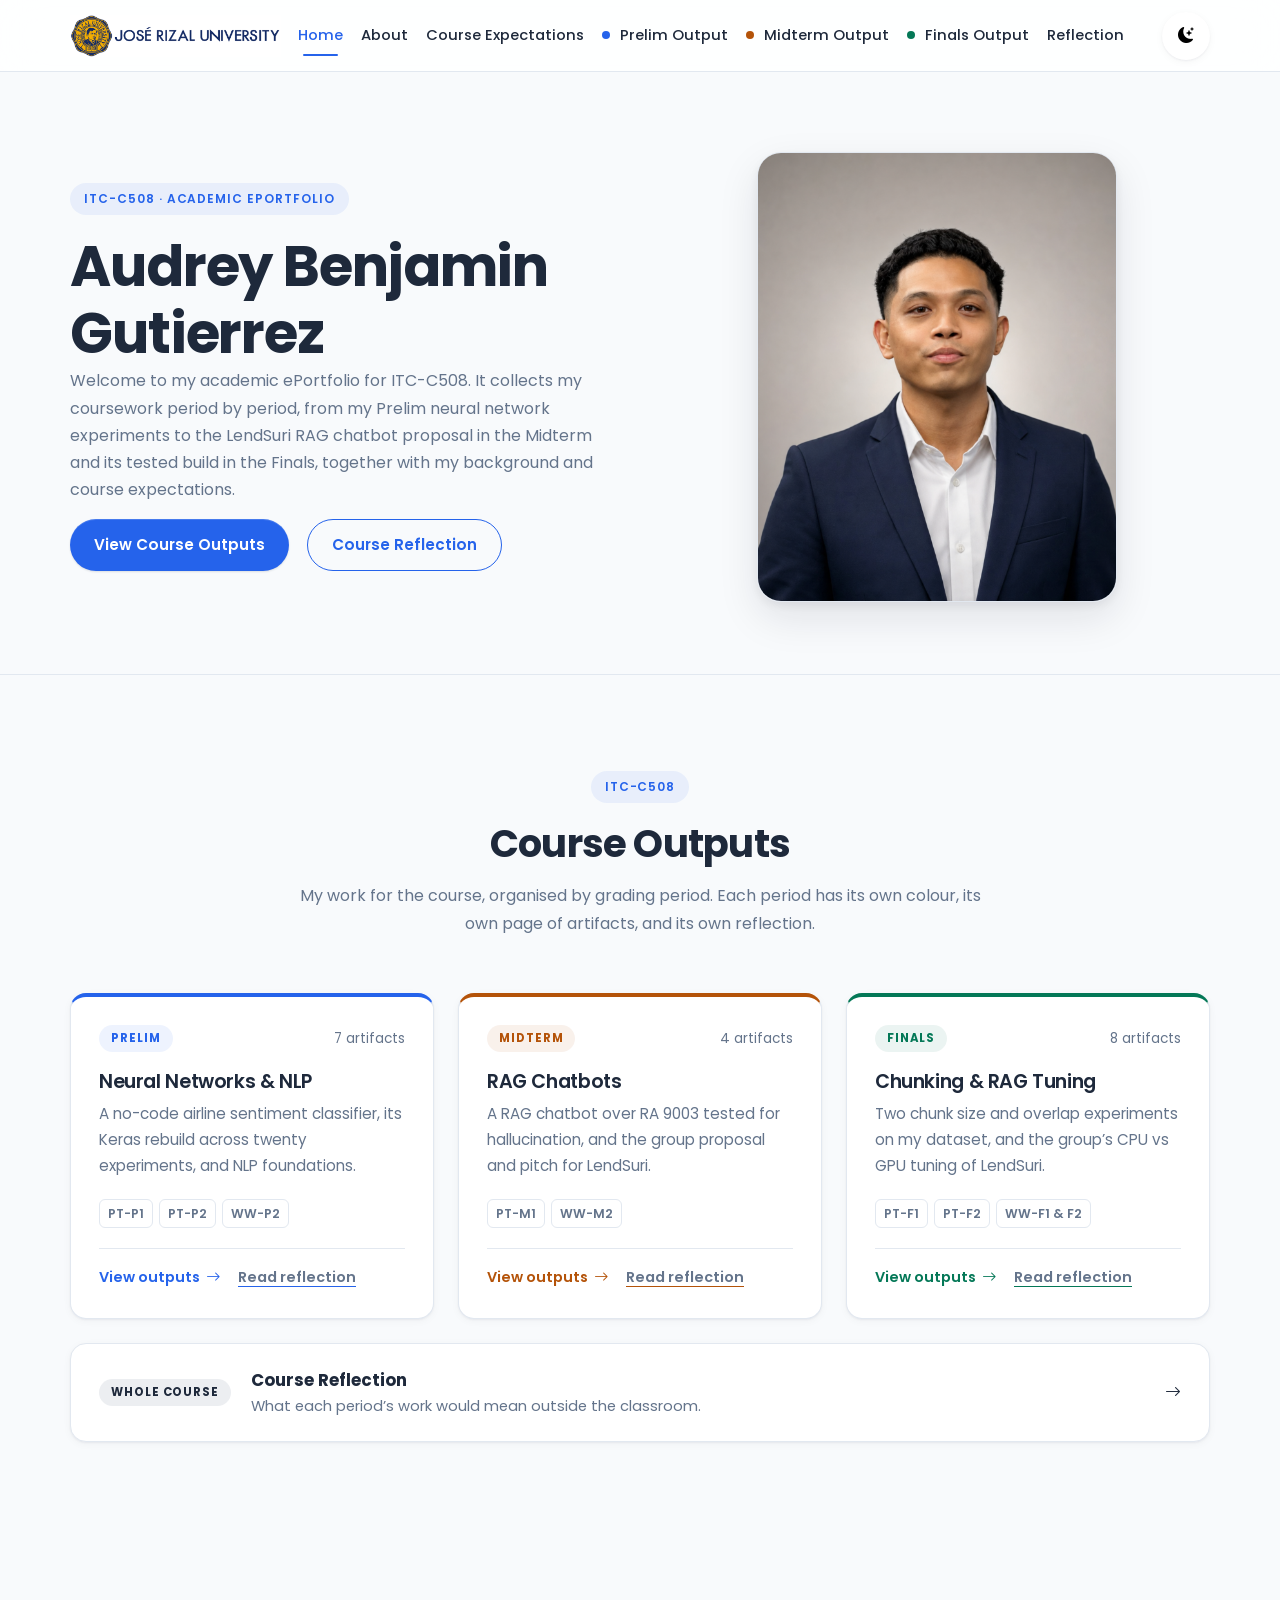
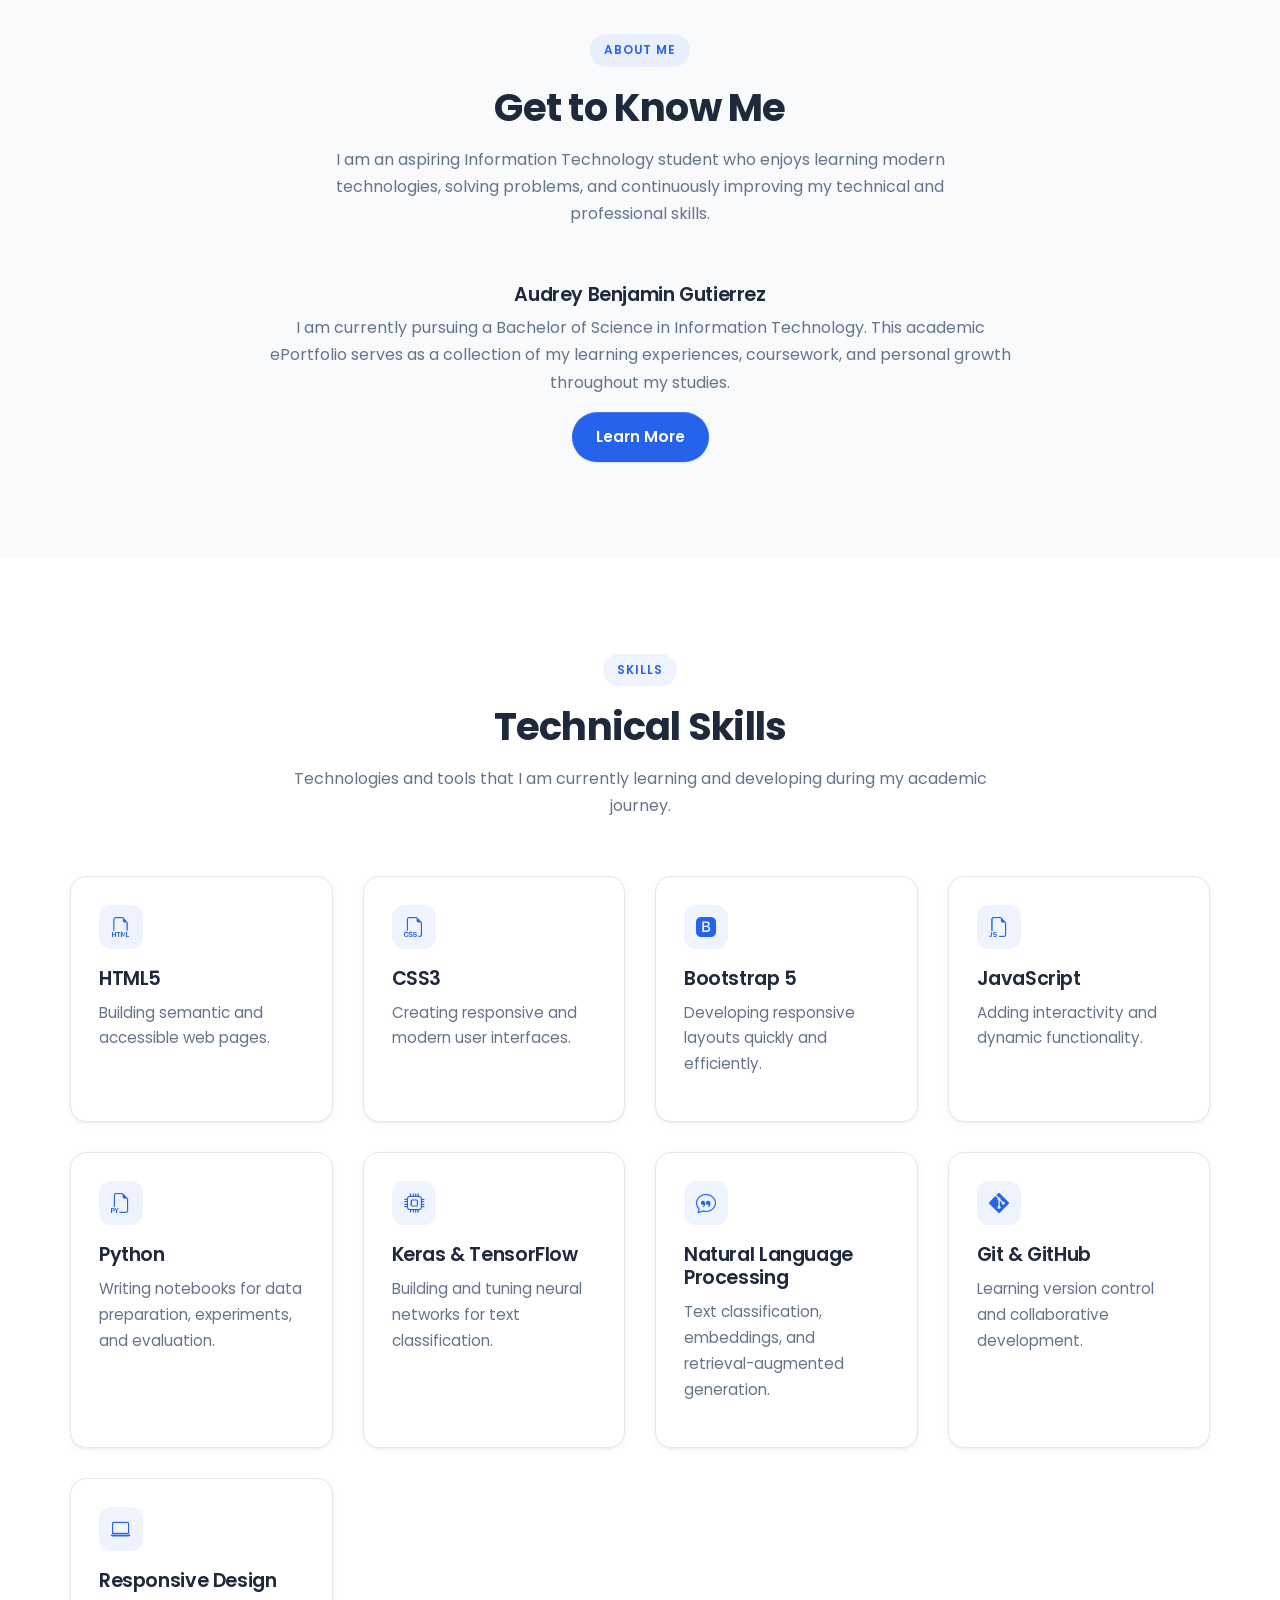
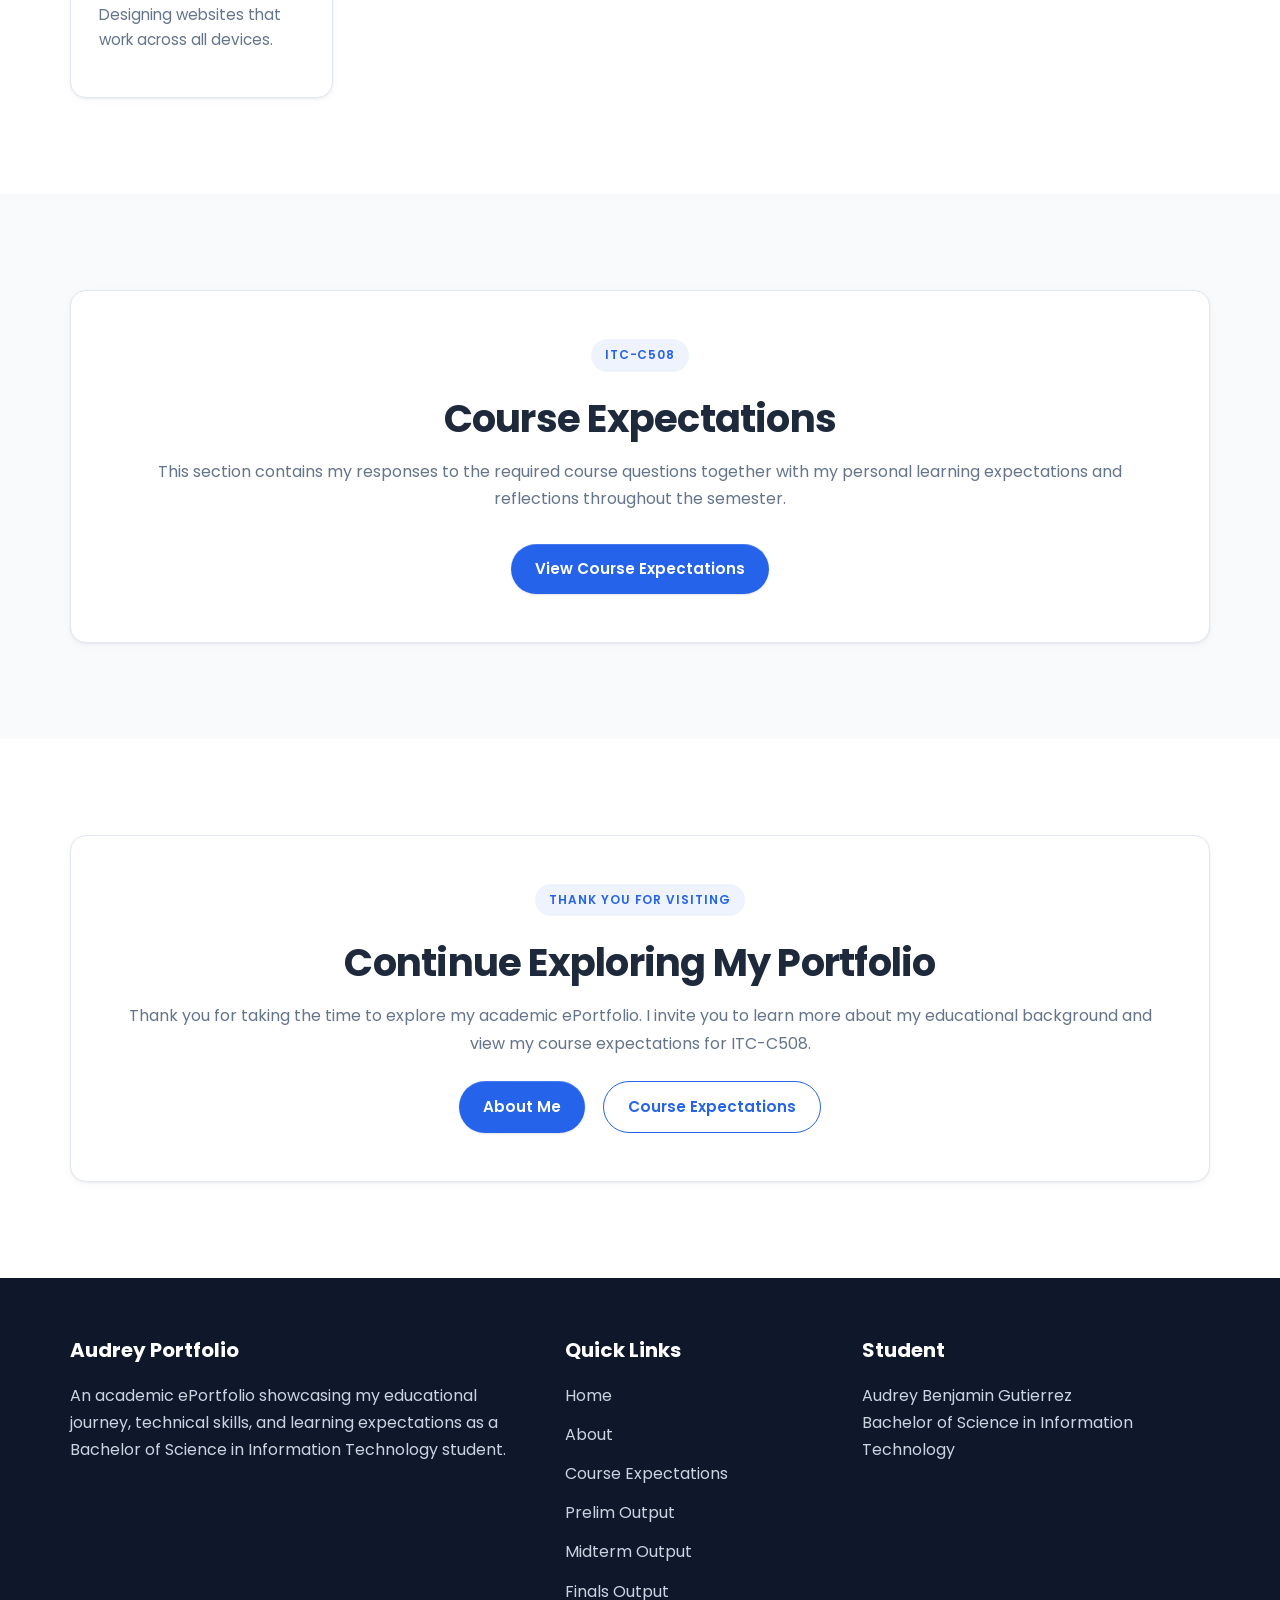
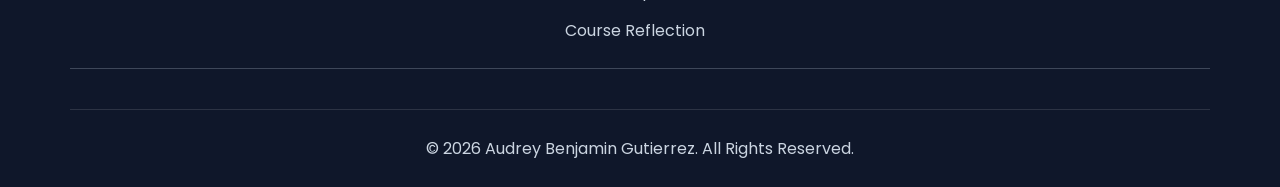
==== commit ea359b67: "Redesign around periods: colours, jump bar, distinct reflections, home cards Co-Authored-By: Claude " ====
--- a/index.html
+++ b/index.html
@@ -155,16 +155,13 @@
 
                     <span class="badge-soft">
 
-                        Academic ePortfolio
+                        ITC-C508 &middot; Academic ePortfolio
 
                     </span>
 
-                    <h1>
-
-                        Hi, I'm
-                        <span class="gradient-text">
-                            Audrey Benjamin Gutierrez
-                        </span>
+                    <h1 class="hero-name">
+
+                        Audrey Benjamin Gutierrez
 
                     </h1>
 
@@ -187,9 +184,9 @@
 
                         </a>
 
-                        <a href="about.html" class="btn-outline-custom">
-
-                            About Me
+                        <a href="reflection.html" class="btn-outline-custom">
+
+                            Course Reflection
 
                         </a>
 
@@ -225,64 +222,110 @@
 
                 <p>
 
-                    My work for the course, organised by grading period. Each page
-                    captions its artifacts and lets you read or download them.
+                    My work for the course, organised by grading period. Each period has its
+                    own colour, its own page of artifacts, and its own reflection.
 
                 </p>
 
             </div>
 
-            <div class="output-grid">
-
-                <a href="prelim.html" class="output-card fade-up">
-
-                    <span class="output-period">Prelim</span>
-
-                    <h3>Neural Networks &amp; NLP</h3>
-
-                    <p>Seven artifacts: a no-code classifier, a Keras rebuild across twenty experiments, and NLP foundations.</p>
-
-                    <span class="output-link">View Prelim Output <i class="bi bi-arrow-right" aria-hidden="true"></i></span>
-
-                </a>
-
-                <a href="midterm.html" class="output-card fade-up">
-
-                    <span class="output-period">Midterm</span>
-
-                    <h3>RAG Chatbots</h3>
+            <div class="period-grid">
+
+                <article class="period-card period-card--prelim fade-up">
+
+                    <div class="period-card-top">
+
+                        <span class="period-tag">Prelim</span>
+
+                        <span class="period-count">7 artifacts</span>
+
+                    </div>
+
+                    <h3><a href="prelim.html">Neural Networks &amp; NLP</a></h3>
+
+                    <p>A no-code airline sentiment classifier, its Keras rebuild across twenty experiments, and NLP foundations.</p>
+
+                    <ul class="period-exercises" aria-label="Prelim exercises"><li>PT-P1</li><li>PT-P2</li><li>WW-P2</li></ul>
+
+                    <div class="period-card-actions">
+
+                        <a href="prelim.html" class="period-link">View outputs <i class="bi bi-arrow-right" aria-hidden="true"></i></a>
+
+                        <a href="prelim.html#reflection" class="period-link period-link--reflection">Read reflection</a>
+
+                    </div>
+
+                </article>
+
+                <article class="period-card period-card--midterm fade-up">
+
+                    <div class="period-card-top">
+
+                        <span class="period-tag">Midterm</span>
+
+                        <span class="period-count">4 artifacts</span>
+
+                    </div>
+
+                    <h3><a href="midterm.html">RAG Chatbots</a></h3>
 
                     <p>A RAG chatbot over RA 9003 tested for hallucination, and the group proposal and pitch for LendSuri.</p>
 
-                    <span class="output-link">View Midterm Output <i class="bi bi-arrow-right" aria-hidden="true"></i></span>
-
-                </a>
-
-                <a href="finals.html" class="output-card fade-up">
-
-                    <span class="output-period">Finals</span>
-
-                    <h3>Chunking &amp; RAG Tuning</h3>
-
-                    <p>Two individual chunk size and overlap experiments, and the group&rsquo;s CPU vs GPU tuning of LendSuri with its conversational chatbot.</p>
-
-                    <span class="output-link">View Finals Output <i class="bi bi-arrow-right" aria-hidden="true"></i></span>
-
-                </a>
-
-                <a href="reflection.html" class="output-card fade-up">
-
-                    <span class="output-period">Reflection</span>
-
-                    <h3>Course Reflection</h3>
-
-                    <p>What my Prelim, Midterm and Finals work would mean at a support desk, a barangay office, and for a borrower checking a loan app.</p>
-
-                    <span class="output-link">Read the Course Reflection <i class="bi bi-arrow-right" aria-hidden="true"></i></span>
-
-                </a>
-
-            </div>
+                    <ul class="period-exercises" aria-label="Midterm exercises"><li>PT-M1</li><li>WW-M2</li></ul>
+
+                    <div class="period-card-actions">
+
+                        <a href="midterm.html" class="period-link">View outputs <i class="bi bi-arrow-right" aria-hidden="true"></i></a>
+
+                        <a href="midterm.html#reflection" class="period-link period-link--reflection">Read reflection</a>
+
+                    </div>
+
+                </article>
+
+                <article class="period-card period-card--finals fade-up">
+
+                    <div class="period-card-top">
+
+                        <span class="period-tag">Finals</span>
+
+                        <span class="period-count">8 artifacts</span>
+
+                    </div>
+
+                    <h3><a href="finals.html">Chunking &amp; RAG Tuning</a></h3>
+
+                    <p>Two chunk size and overlap experiments on my dataset, and the group&rsquo;s CPU vs GPU tuning of LendSuri.</p>
+
+                    <ul class="period-exercises" aria-label="Finals exercises"><li>PT-F1</li><li>PT-F2</li><li>WW-F1 &amp; F2</li></ul>
+
+                    <div class="period-card-actions">
+
+                        <a href="finals.html" class="period-link">View outputs <i class="bi bi-arrow-right" aria-hidden="true"></i></a>
+
+                        <a href="finals.html#reflection" class="period-link period-link--reflection">Read reflection</a>
+
+                    </div>
+
+                </article>
+
+            </div>
+
+            <a href="reflection.html" class="course-reflection-strip fade-up">
+
+                <span class="period-tag period-tag--neutral">Whole course</span>
+
+                <span class="course-reflection-text">
+
+                    <strong>Course Reflection</strong>
+
+                    <span>What each period&rsquo;s work would mean outside the classroom.</span>
+
+                </span>
+
+                <i class="bi bi-arrow-right" aria-hidden="true"></i>
+
+            </a>
 
         </div>
 
@@ -312,15 +355,9 @@
 
             </div>
 
-            <div class="row align-items-center g-5">
-
-                <div class="col-lg-6 fade-up">
-
-                    <img src="images/profile.jpg" alt="Profile Picture" class="img-fluid rounded-4 shadow-soft">
-
-                </div>
-
-                <div class="col-lg-6 fade-up">
+            <div class="row justify-content-center">
+
+                <div class="col-lg-8 text-center fade-up">
 
                     <h3>
 
--- a/css/style.css
+++ b/css/style.css
@@ -2150,3 +2150,465 @@
 .data-table tr.is-best td:first-child {
     box-shadow: inset 3px 0 0 var(--primary);
 }
+
+/* ==========================================================
+   PERIOD SYSTEM (November 2026 redesign)
+   Each grading period has its own colour so a reader can tell
+   Prelim, Midterm and Finals apart at a glance: in the menu,
+   on the home cards, in each page's banner, jump bar and
+   reflection. Period pages set body.period-* and every
+   component that uses --primary picks the colour up.
+========================================================== */
+
+:root {
+    --prelim: #2563EB;
+    --prelim-strong: #1D4ED8;
+    --prelim-soft: rgba(37, 99, 235, .08);
+    --midterm: #B45309;
+    --midterm-strong: #92400E;
+    --midterm-soft: rgba(180, 83, 9, .08);
+    --finals: #047857;
+    --finals-strong: #065F46;
+    --finals-soft: rgba(4, 120, 87, .08);
+}
+
+body.dark-mode {
+    --prelim: #60A5FA;
+    --prelim-strong: #93C5FD;
+    --prelim-soft: rgba(96, 165, 250, .12);
+    --midterm: #FBBF24;
+    --midterm-strong: #FCD34D;
+    --midterm-soft: rgba(251, 191, 36, .12);
+    --finals: #34D399;
+    --finals-strong: #6EE7B7;
+    --finals-soft: rgba(52, 211, 153, .12);
+}
+
+body.period-prelim {
+    --primary: var(--prelim);
+    --secondary: var(--prelim-strong);
+    --primary-soft: var(--prelim-soft);
+}
+
+body.period-midterm {
+    --primary: var(--midterm);
+    --secondary: var(--midterm-strong);
+    --primary-soft: var(--midterm-soft);
+}
+
+body.period-finals {
+    --primary: var(--finals);
+    --secondary: var(--finals-strong);
+    --primary-soft: var(--finals-soft);
+}
+
+html {
+    scroll-padding-top: 140px;
+}
+
+/* ---------- Menu: a colour dot per period ---------- */
+
+.navbar-nav .nav-link[href="prelim.html"]::before,
+.navbar-nav .nav-link[href="midterm.html"]::before,
+.navbar-nav .nav-link[href="finals.html"]::before {
+    content: "";
+    display: inline-block;
+    width: 8px;
+    height: 8px;
+    margin-right: 6px;
+    border-radius: 50%;
+    vertical-align: 1px;
+}
+
+.navbar-nav .nav-link[href="prelim.html"]::before { background: var(--prelim); }
+.navbar-nav .nav-link[href="midterm.html"]::before { background: var(--midterm); }
+.navbar-nav .nav-link[href="finals.html"]::before { background: var(--finals); }
+
+/* ---------- Home hero: plain, no glow or grid ---------- */
+
+.hero {
+    min-height: auto;
+    padding: calc(var(--navbar-height) + 72px) 0 72px;
+    background: var(--background);
+    border-bottom: 1px solid var(--border);
+}
+
+.hero::before {
+    display: none;
+}
+
+.hero-name {
+    margin: 18px 0 0;
+    font-size: clamp(2.4rem, 5vw, 3.5rem);
+}
+
+img.hero-image {
+    max-width: 360px;
+}
+
+/* ---------- Period banner ---------- */
+
+body[class*="period-"] .page-banner {
+    border-top: 4px solid var(--primary);
+    background:
+        linear-gradient(180deg, var(--primary-soft), transparent 75%),
+        var(--background);
+}
+
+.period-meta {
+    display: flex;
+    flex-wrap: wrap;
+    justify-content: center;
+    align-items: center;
+    gap: 8px;
+    margin-top: 28px;
+}
+
+.period-meta-count {
+    margin-right: 6px;
+    color: var(--text);
+    font-size: .9rem;
+    font-weight: 600;
+}
+
+.period-chip {
+    padding: 6px 12px;
+    border: 1px solid var(--border);
+    border-radius: 8px;
+    background: var(--surface);
+    color: var(--text);
+    font-size: .85rem;
+    font-weight: 500;
+    transition: border-color var(--transition), color var(--transition), transform .15s var(--ease-out);
+}
+
+.period-chip:hover {
+    border-color: var(--primary);
+    color: var(--primary);
+}
+
+.period-chip:active {
+    transform: scale(.97);
+}
+
+.period-chip--reflection,
+.period-chip--reflection:hover {
+    border-color: var(--primary);
+    background: var(--primary);
+    color: #FFFFFF;
+}
+
+body.dark-mode .period-chip--reflection {
+    color: #0F172A;
+}
+
+/* ---------- Sticky jump bar on period pages ---------- */
+
+.page-subnav {
+    position: sticky;
+    top: 72px;
+    z-index: 900;
+    background: rgba(255, 255, 255, .94);
+    backdrop-filter: blur(12px);
+    border-bottom: 1px solid var(--border);
+}
+
+body.dark-mode .page-subnav {
+    background: rgba(15, 23, 42, .94);
+}
+
+.page-subnav .container-custom {
+    display: flex;
+    align-items: center;
+    gap: 16px;
+    min-height: 54px;
+}
+
+.page-subnav-label {
+    flex-shrink: 0;
+    padding-right: 16px;
+    border-right: 1px solid var(--border);
+    color: var(--primary);
+    font-size: .72rem;
+    font-weight: 700;
+    letter-spacing: .08em;
+    text-transform: uppercase;
+}
+
+.page-subnav-links {
+    display: flex;
+    flex: 1;
+    gap: 4px;
+    overflow-x: auto;
+    scrollbar-width: none;
+}
+
+.page-subnav-links::-webkit-scrollbar {
+    display: none;
+}
+
+.page-subnav-links a {
+    flex-shrink: 0;
+    padding: 7px 12px;
+    border-radius: 8px;
+    color: var(--text-light);
+    font-size: .86rem;
+    font-weight: 500;
+    white-space: nowrap;
+    transition: background-color var(--transition), color var(--transition);
+}
+
+.page-subnav-links a:hover {
+    background: var(--primary-soft);
+    color: var(--text);
+}
+
+.page-subnav-links a.is-current {
+    background: var(--primary-soft);
+    color: var(--primary);
+    font-weight: 600;
+}
+
+.page-subnav-links .page-subnav-reflection {
+    margin-left: auto;
+    border: 1px solid var(--primary);
+    color: var(--primary);
+    font-weight: 600;
+}
+
+.page-subnav-links .page-subnav-reflection.is-current {
+    background: var(--primary);
+    color: #FFFFFF;
+}
+
+body.dark-mode .page-subnav-links .page-subnav-reflection.is-current {
+    color: #0F172A;
+}
+
+/* ---------- Reflection: its own block on every period page ---------- */
+
+.reflection-section,
+.reflection-section.bg-white {
+    background:
+        linear-gradient(var(--primary-soft), var(--primary-soft)),
+        var(--background) !important;
+    border-top: 1px solid var(--border);
+    border-bottom: 1px solid var(--border);
+}
+
+.reflection-section .section-header span {
+    background: var(--primary);
+    color: #FFFFFF;
+}
+
+body.dark-mode .reflection-section .section-header span {
+    color: #0F172A;
+}
+
+.reflection-body {
+    max-width: 780px;
+    margin: 0 auto;
+    padding: 44px 48px;
+    background: var(--surface);
+    border: 1px solid var(--border);
+    border-left: 4px solid var(--primary);
+    border-radius: var(--radius);
+    box-shadow: var(--shadow-sm);
+}
+
+.reflection-body p {
+    color: var(--text);
+    font-size: 1.02rem;
+    line-height: 1.85;
+}
+
+.reflection-body p + p {
+    margin-top: 1.1rem;
+}
+
+/* ---------- Home: one card per period ---------- */
+
+.period-grid {
+    display: grid;
+    grid-template-columns: repeat(auto-fit, minmax(280px, 1fr));
+    gap: 24px;
+}
+
+.period-card {
+    --pc: var(--prelim);
+    --pc-soft: var(--prelim-soft);
+    display: flex;
+    flex-direction: column;
+    padding: 28px;
+    background: var(--surface);
+    border: 1px solid var(--border);
+    border-top: 4px solid var(--pc);
+    border-radius: var(--radius);
+    box-shadow: var(--shadow-sm);
+    transition: transform var(--transition), box-shadow var(--transition);
+}
+
+.period-card--midterm { --pc: var(--midterm); --pc-soft: var(--midterm-soft); }
+.period-card--finals { --pc: var(--finals); --pc-soft: var(--finals-soft); }
+
+.period-card:hover {
+    transform: translateY(-4px);
+    box-shadow: var(--shadow-md);
+}
+
+.period-card-top {
+    display: flex;
+    align-items: center;
+    justify-content: space-between;
+}
+
+.period-tag {
+    padding: 4px 12px;
+    border-radius: 999px;
+    background: var(--pc-soft);
+    color: var(--pc);
+    font-size: .72rem;
+    font-weight: 700;
+    letter-spacing: .08em;
+    text-transform: uppercase;
+}
+
+.period-tag--neutral {
+    background: rgba(100, 116, 139, .12);
+    color: var(--text);
+}
+
+.period-count {
+    color: var(--text-light);
+    font-size: .85rem;
+}
+
+.period-card h3 {
+    margin: 18px 0 8px;
+}
+
+.period-card h3 a {
+    color: var(--text);
+    transition: color var(--transition);
+}
+
+.period-card h3 a:hover {
+    color: var(--pc);
+}
+
+.period-card > p {
+    flex: 1;
+    font-size: .95rem;
+}
+
+.period-exercises {
+    display: flex;
+    flex-wrap: wrap;
+    gap: 6px;
+    margin: 4px 0 20px;
+    padding: 0;
+}
+
+.period-exercises li {
+    padding: 3px 8px;
+    border: 1px solid var(--border);
+    border-radius: 6px;
+    color: var(--text-light);
+    font-size: .78rem;
+    font-weight: 600;
+}
+
+.period-card-actions {
+    display: flex;
+    flex-wrap: wrap;
+    align-items: center;
+    gap: 18px;
+    padding-top: 16px;
+    border-top: 1px solid var(--border);
+}
+
+.period-link {
+    display: inline-flex;
+    align-items: center;
+    gap: 6px;
+    color: var(--pc);
+    font-size: .9rem;
+    font-weight: 600;
+}
+
+.period-link i {
+    transition: transform var(--transition);
+}
+
+.period-link:hover {
+    color: var(--pc);
+}
+
+.period-link:hover i {
+    transform: translateX(4px);
+}
+
+.period-link--reflection {
+    color: var(--text-light);
+    text-decoration: underline;
+    text-decoration-color: var(--pc);
+    text-underline-offset: 4px;
+}
+
+.course-reflection-strip {
+    display: flex;
+    align-items: center;
+    gap: 20px;
+    margin-top: 24px;
+    padding: 22px 28px;
+    background: var(--surface);
+    border: 1px solid var(--border);
+    border-radius: var(--radius);
+    box-shadow: var(--shadow-sm);
+    color: var(--text);
+    transition: transform var(--transition), box-shadow var(--transition), border-color var(--transition);
+}
+
+.course-reflection-strip:hover {
+    transform: translateY(-2px);
+    border-color: var(--text-light);
+    box-shadow: var(--shadow-md);
+    color: var(--text);
+}
+
+.course-reflection-strip:active {
+    transform: scale(.99);
+}
+
+.course-reflection-text {
+    display: flex;
+    flex: 1;
+    flex-direction: column;
+}
+
+.course-reflection-text strong {
+    font-size: 1.05rem;
+}
+
+.course-reflection-text span {
+    color: var(--text-light);
+    font-size: .92rem;
+}
+
+/* ---------- Course Reflection page: cards in period colours ---------- */
+
+.page-course-reflection #prelim { --primary: var(--prelim); --primary-soft: var(--prelim-soft); }
+.page-course-reflection #midterm { --primary: var(--midterm); --primary-soft: var(--midterm-soft); }
+.page-course-reflection #finals { --primary: var(--finals); --primary-soft: var(--finals-soft); }
+
+.page-course-reflection #prelim .glass,
+.page-course-reflection #midterm .glass,
+.page-course-reflection #finals .glass {
+    border-top: 4px solid var(--primary);
+}
+
+.page-course-reflection #prelim .glass p,
+.page-course-reflection #midterm .glass p,
+.page-course-reflection #finals .glass p {
+    color: var(--text);
+}
--- a/css/responsive.css
+++ b/css/responsive.css
@@ -538,3 +538,39 @@
         padding: 1.75rem !important;
     }
 }
+
+/* ==========================================================
+   PERIOD SYSTEM (November 2026 redesign)
+========================================================== */
+
+@media (max-width: 991.98px) {
+
+    .page-subnav-links .page-subnav-reflection {
+        margin-left: 0;
+    }
+}
+
+@media (max-width: 576px) {
+
+    .page-subnav-label {
+        display: none;
+    }
+
+    .reflection-body {
+        padding: 26px 22px;
+        border-left-width: 3px;
+    }
+
+    .course-reflection-strip {
+        padding: 18px 20px;
+        gap: 14px;
+    }
+
+    .course-reflection-strip .period-tag {
+        display: none;
+    }
+
+    .period-card {
+        padding: 22px;
+    }
+}
